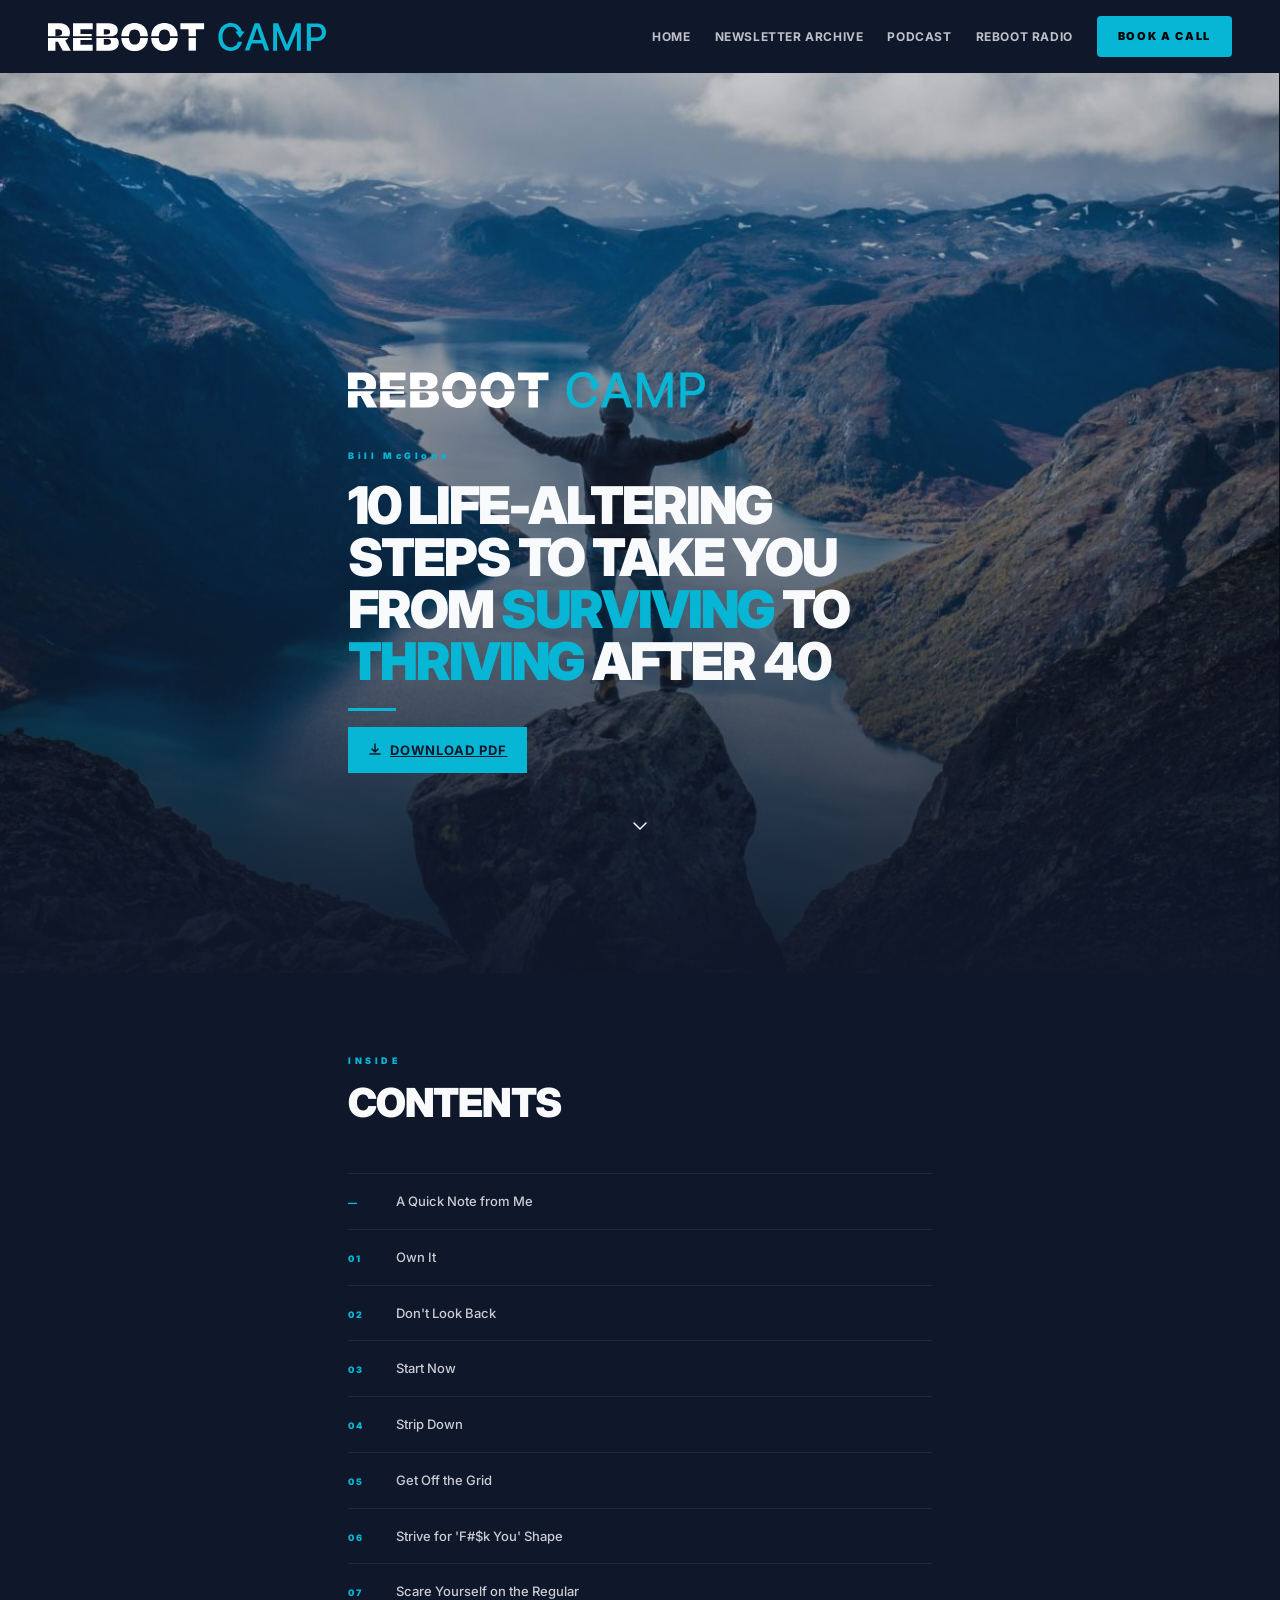
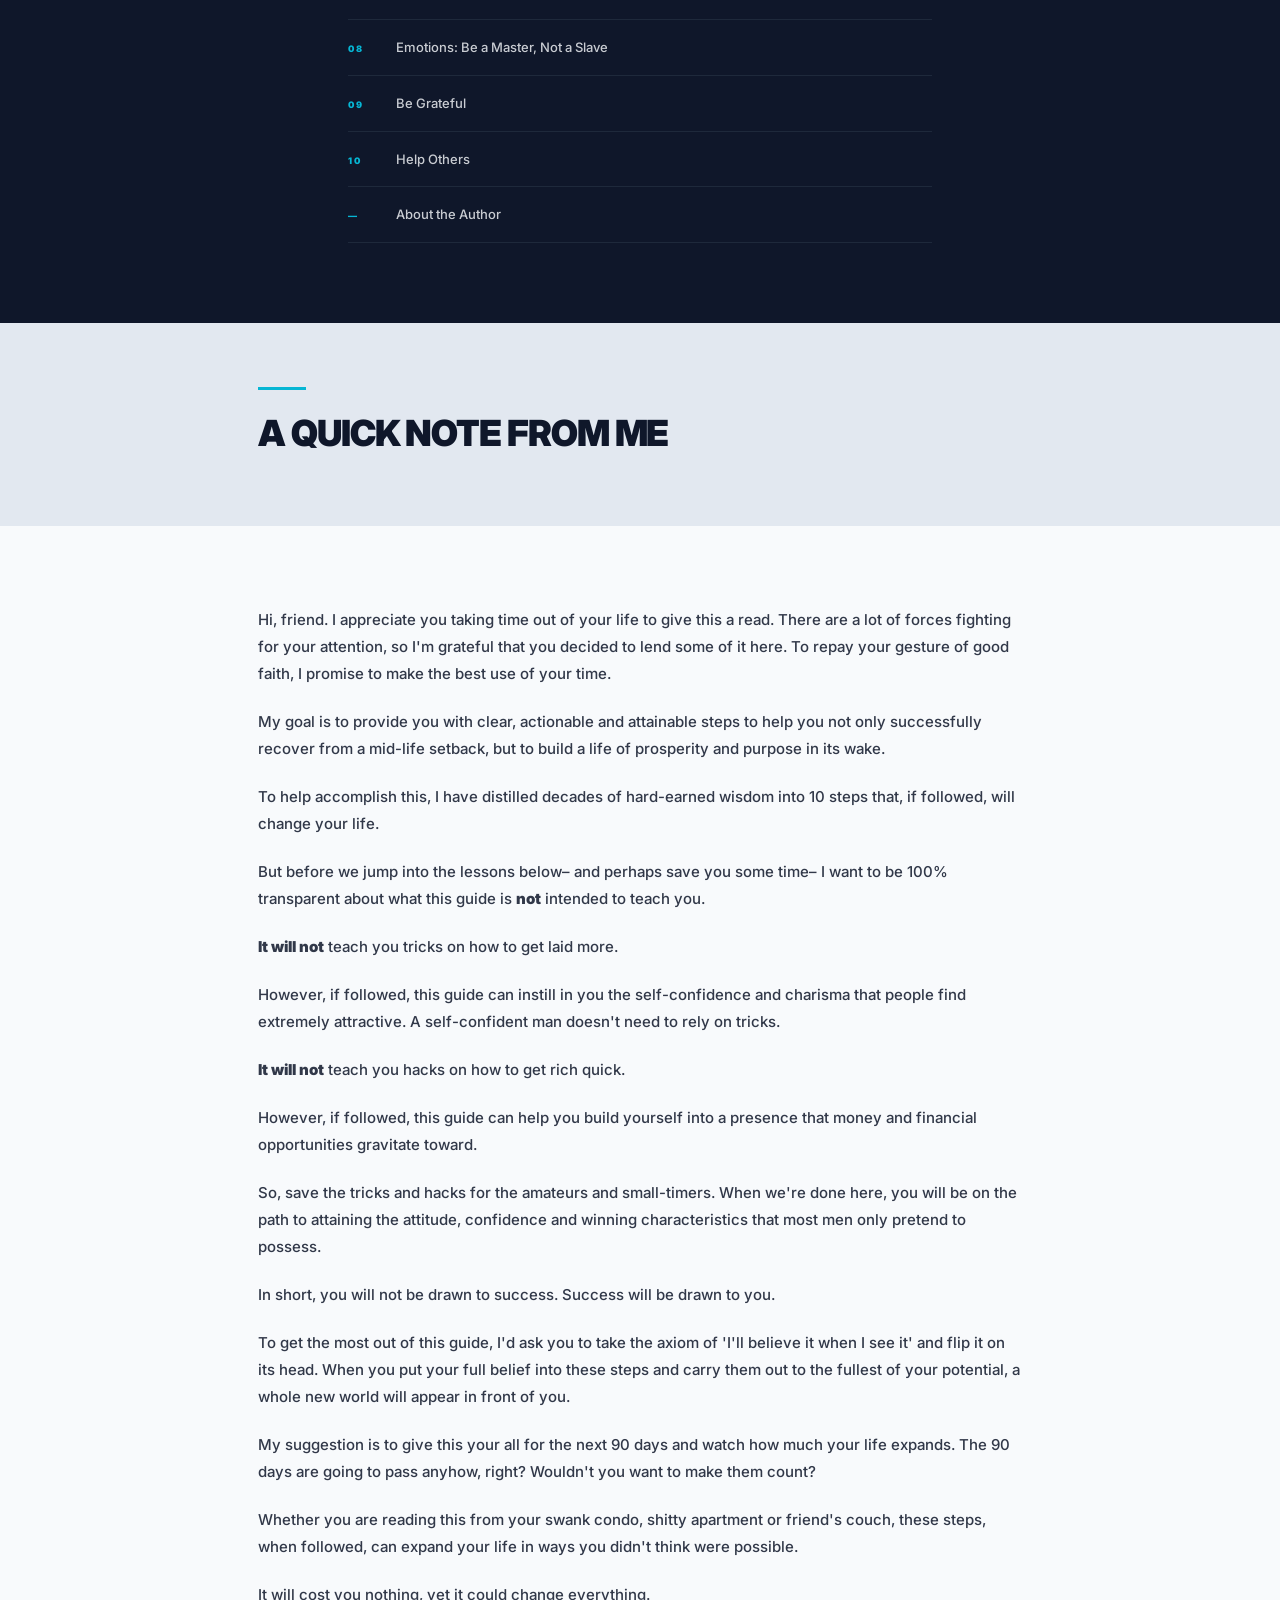
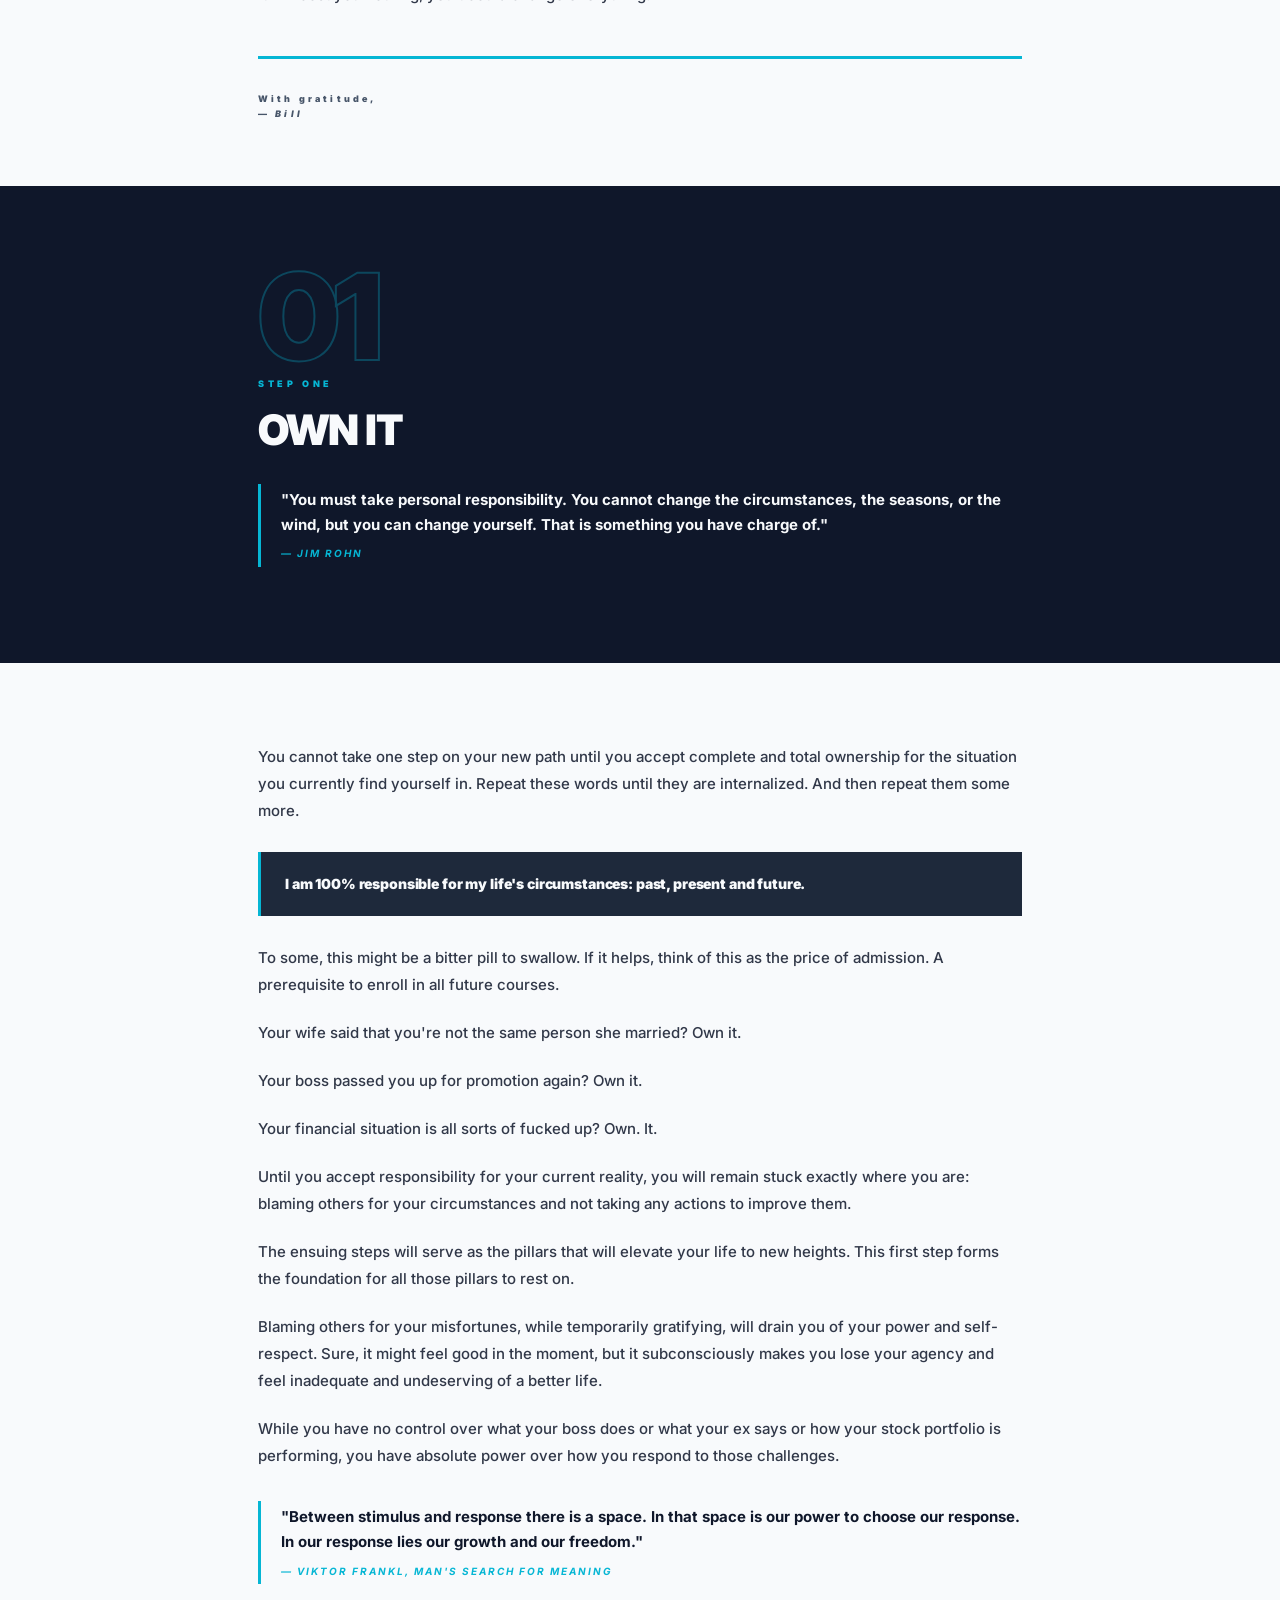
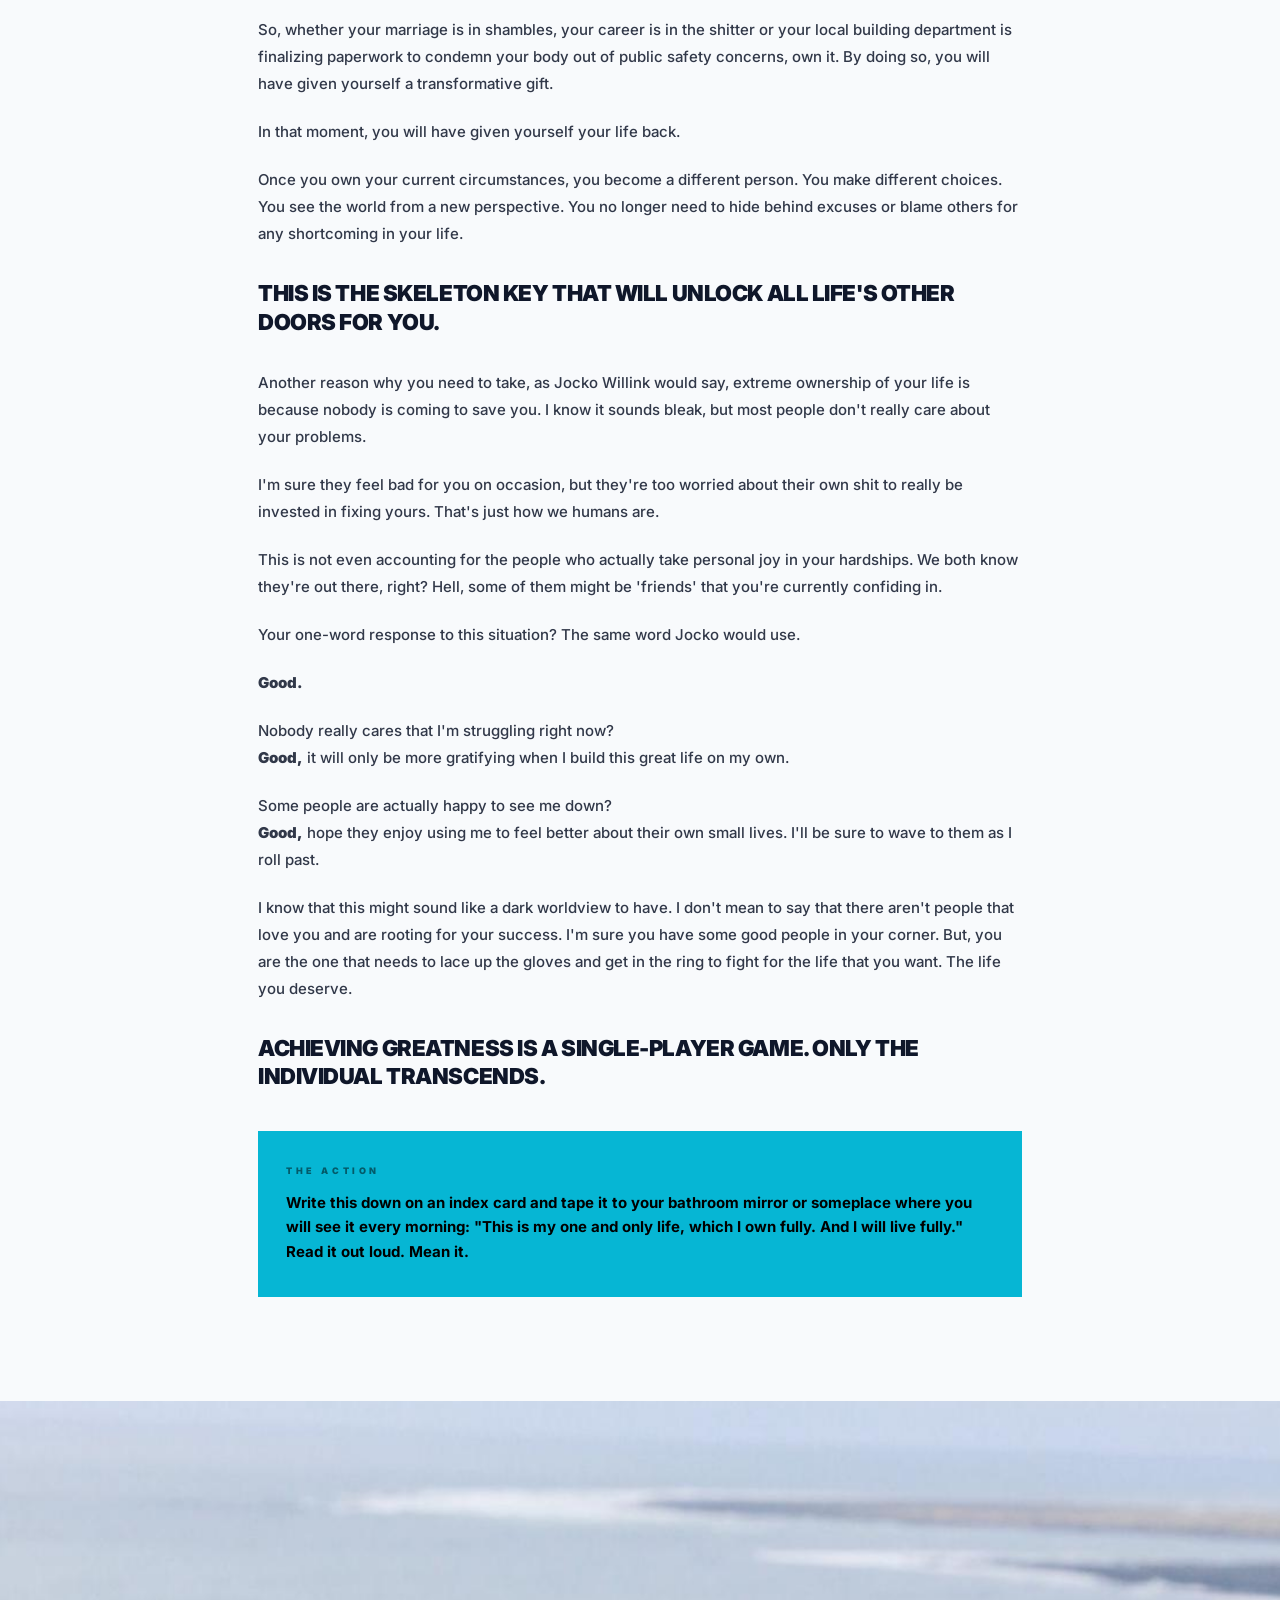
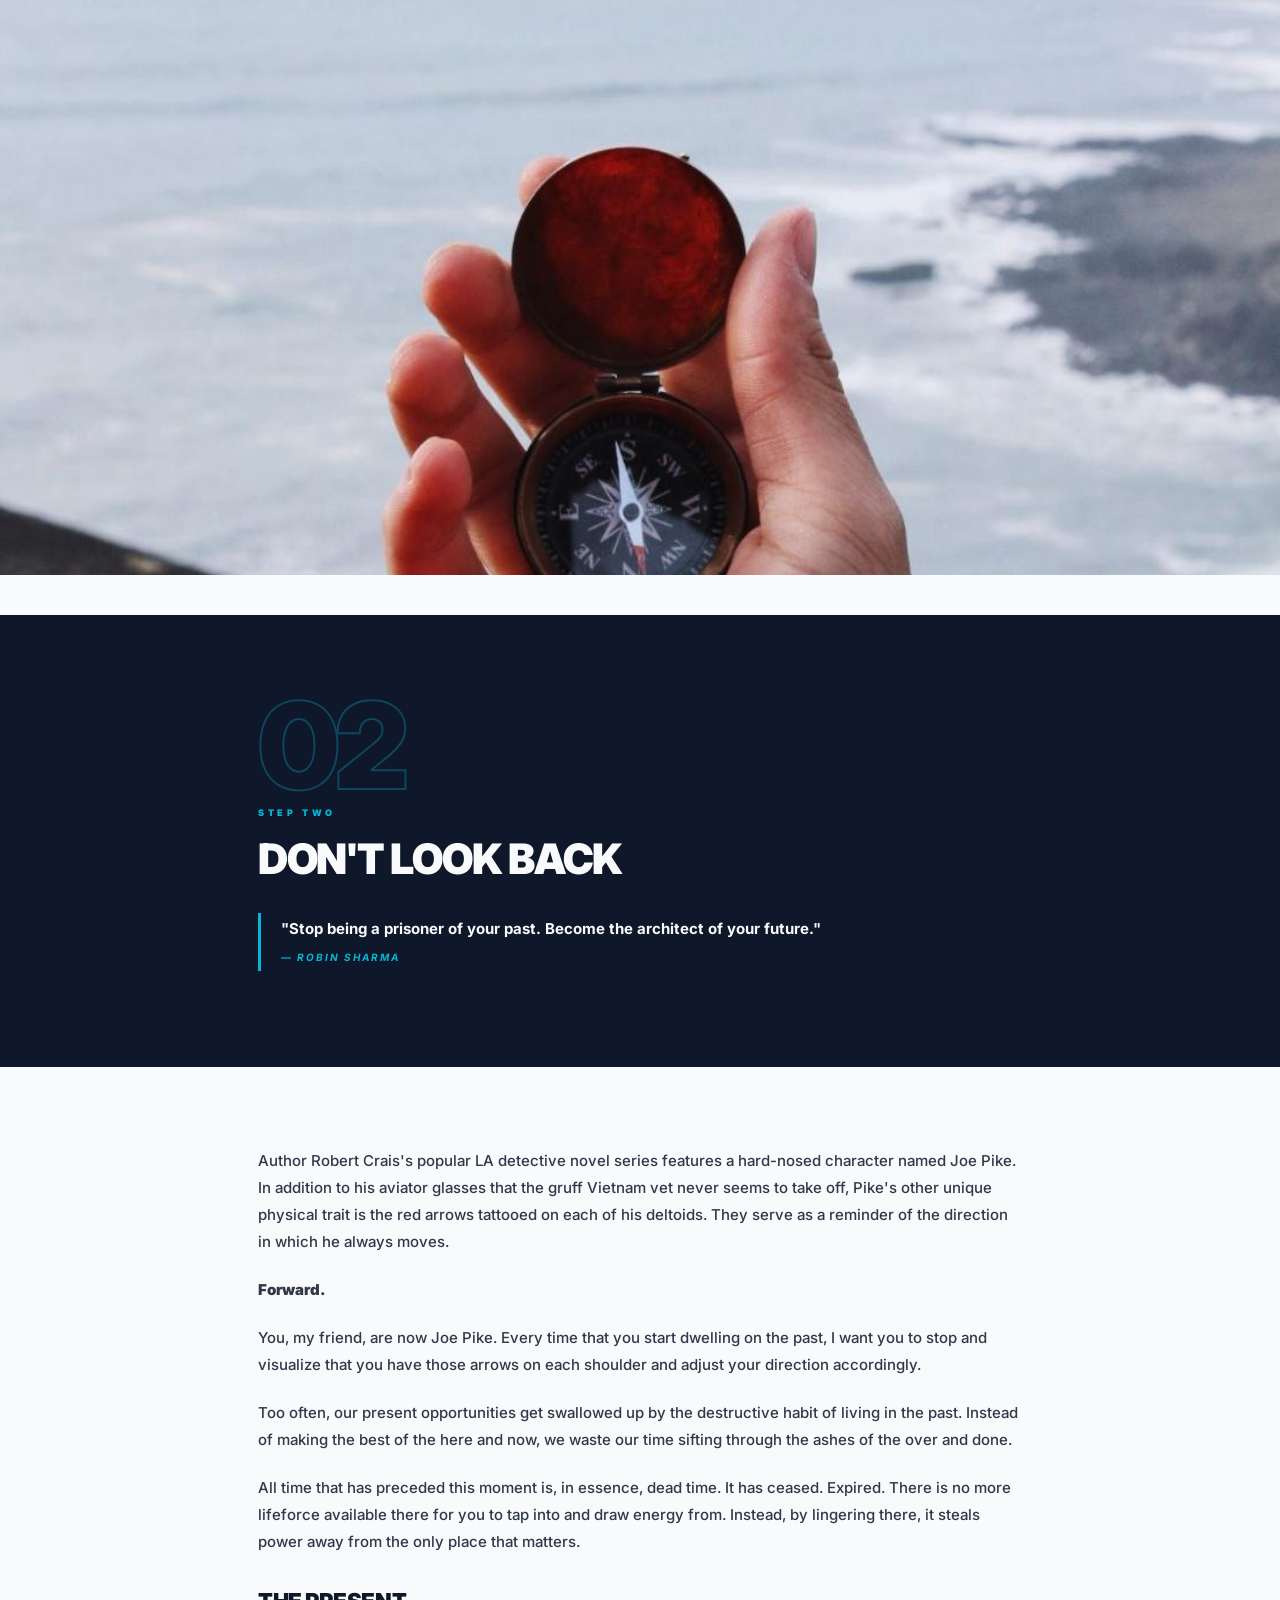
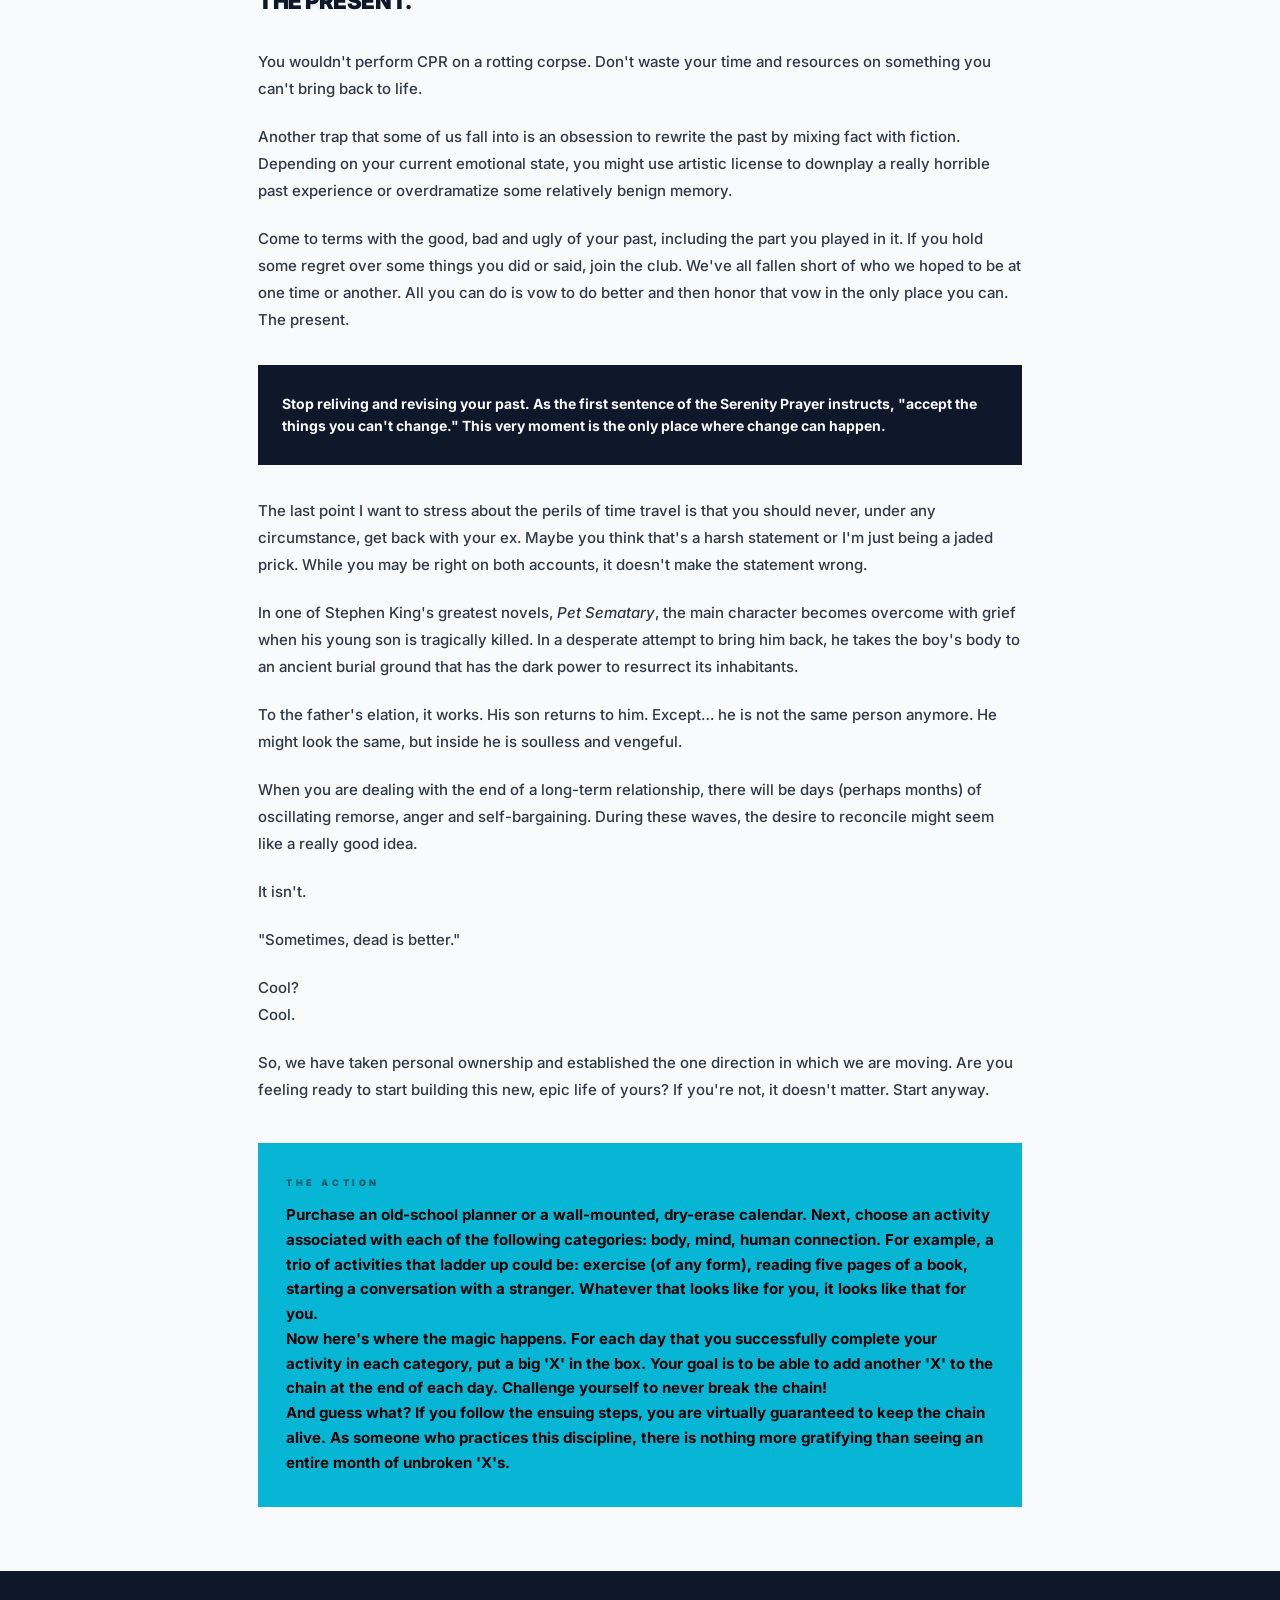
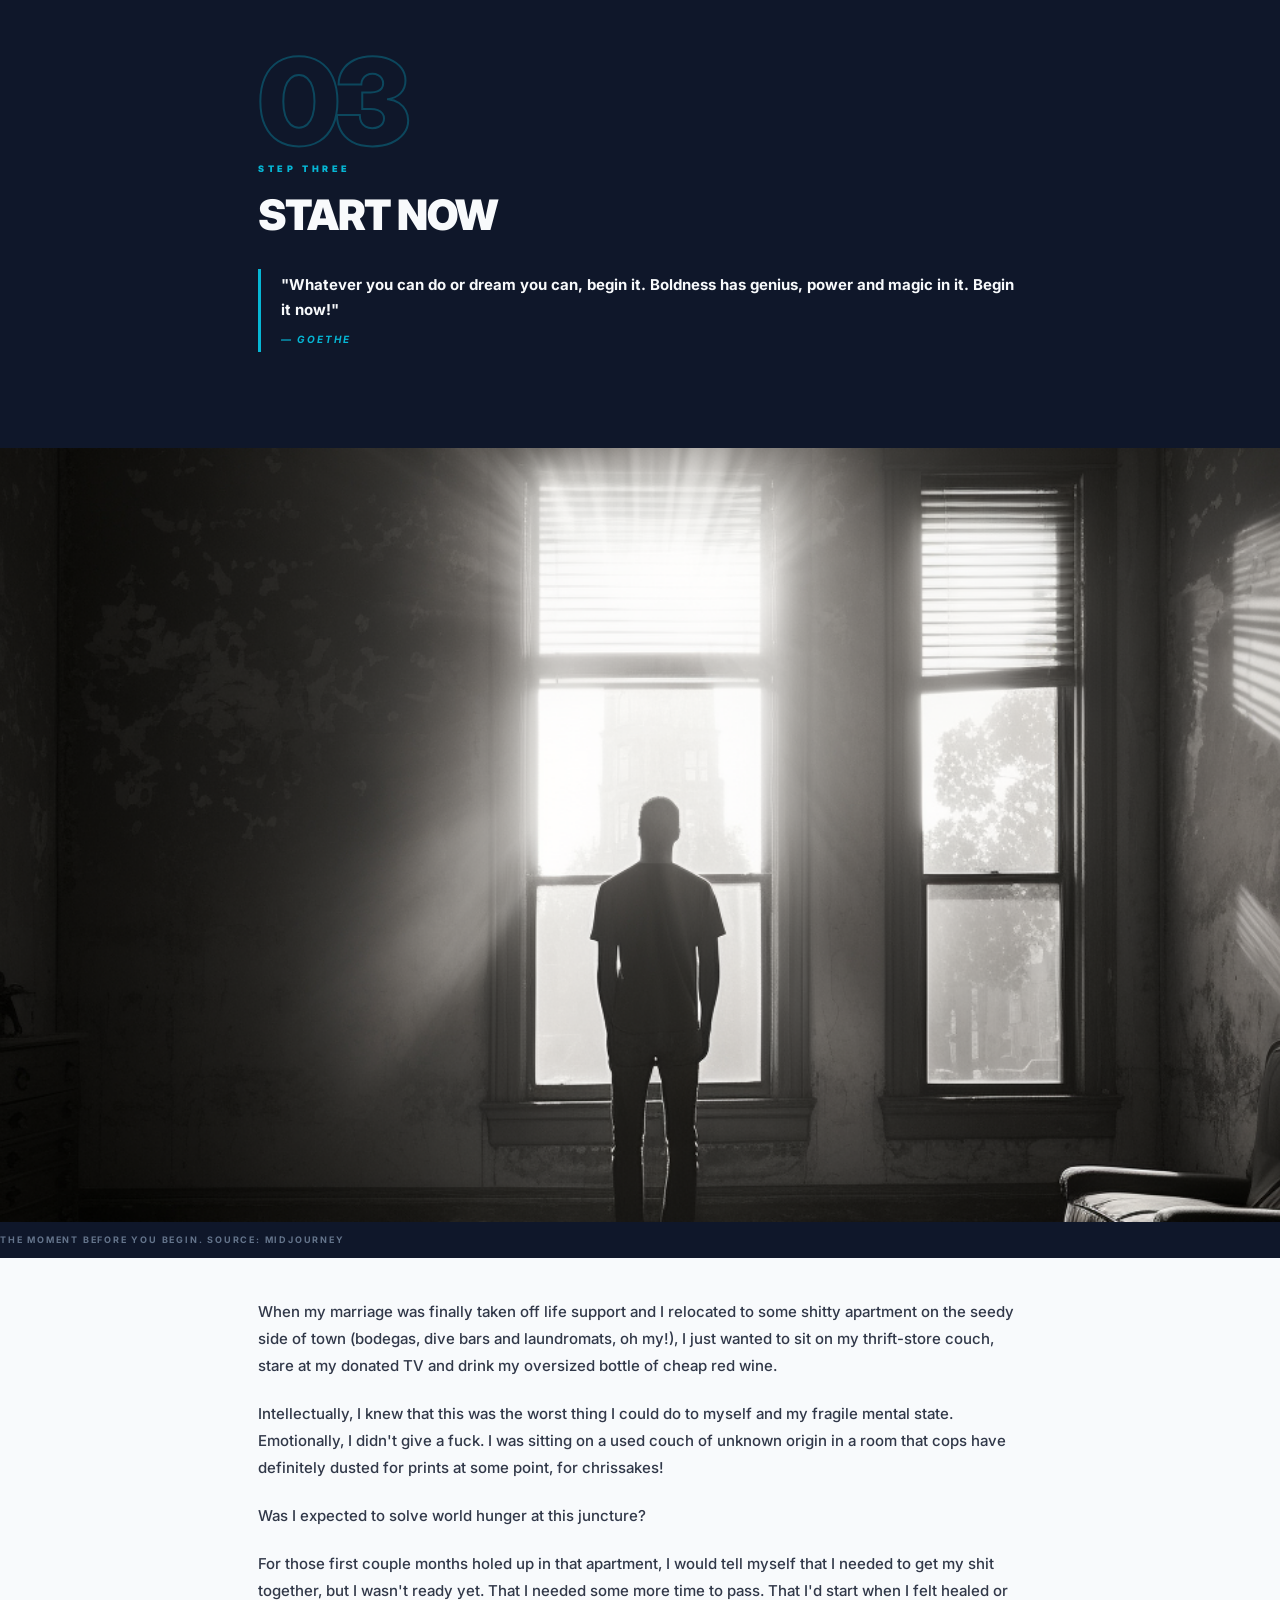
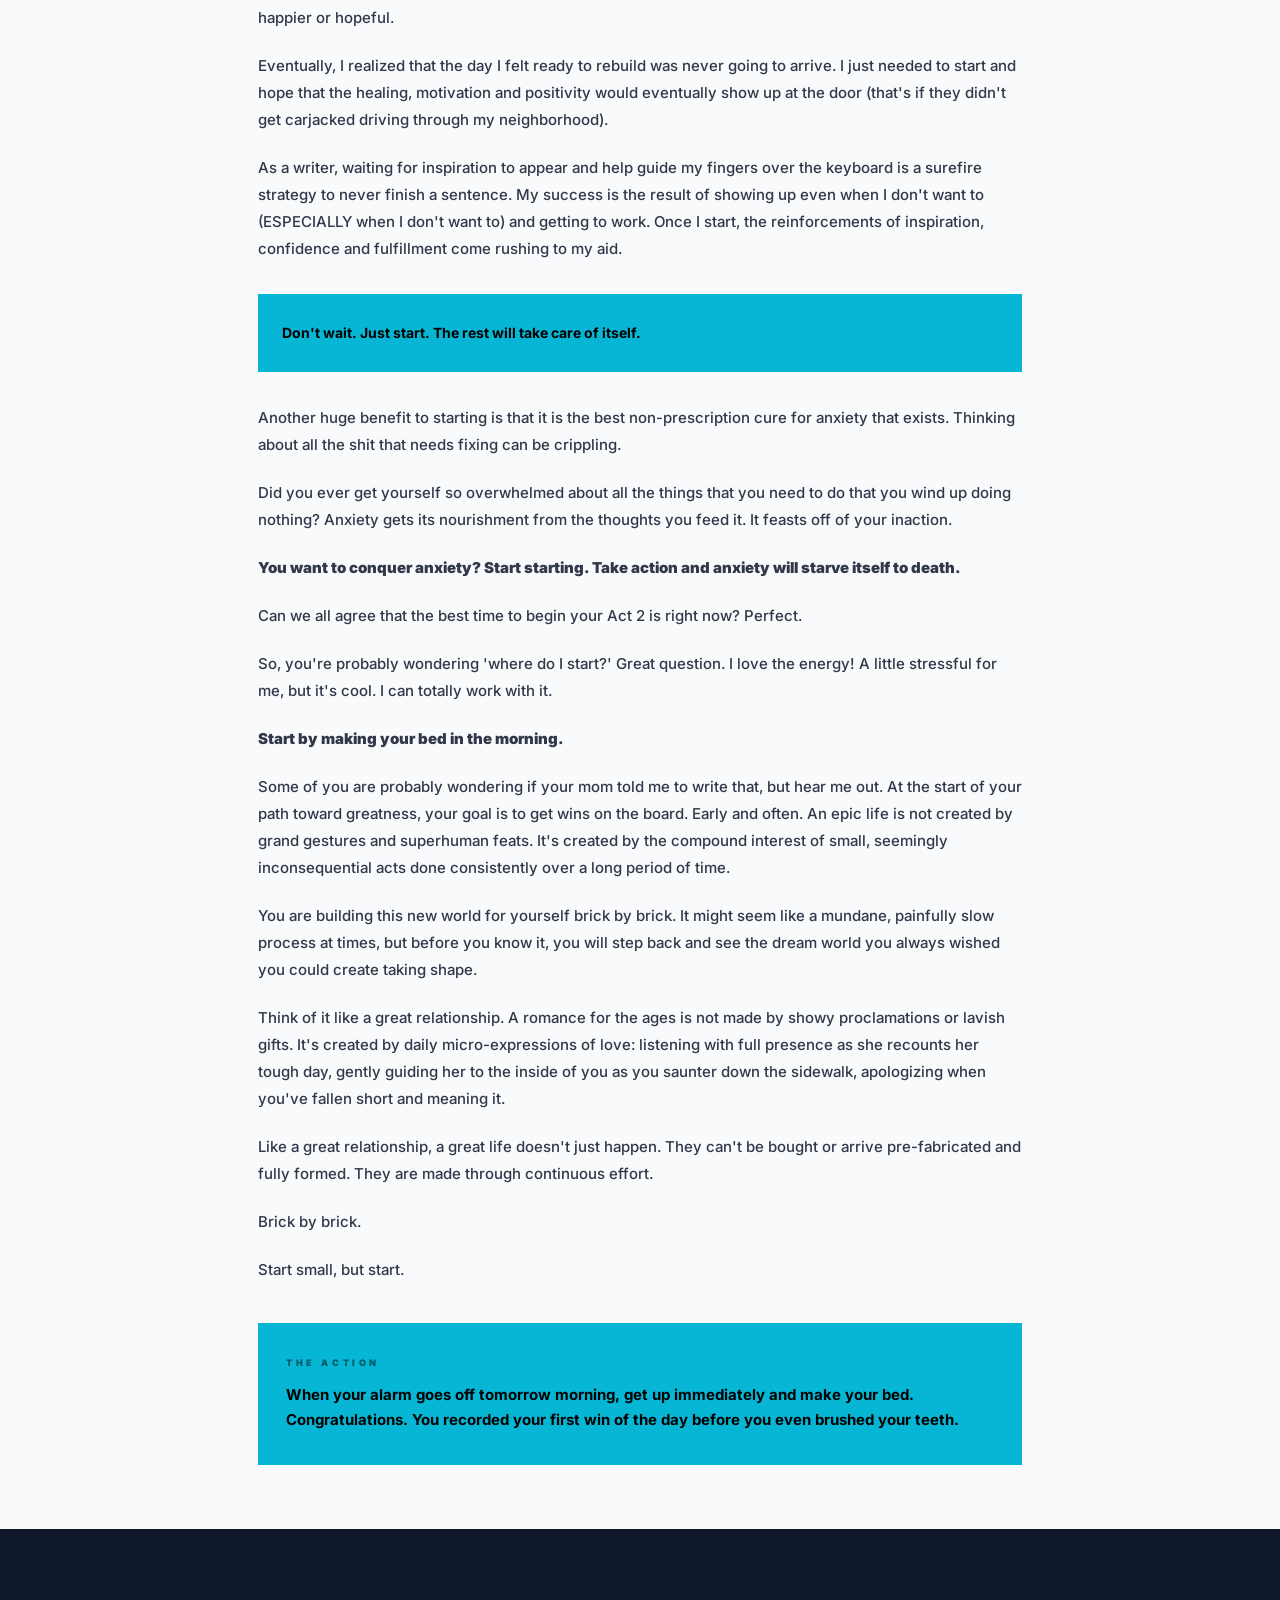
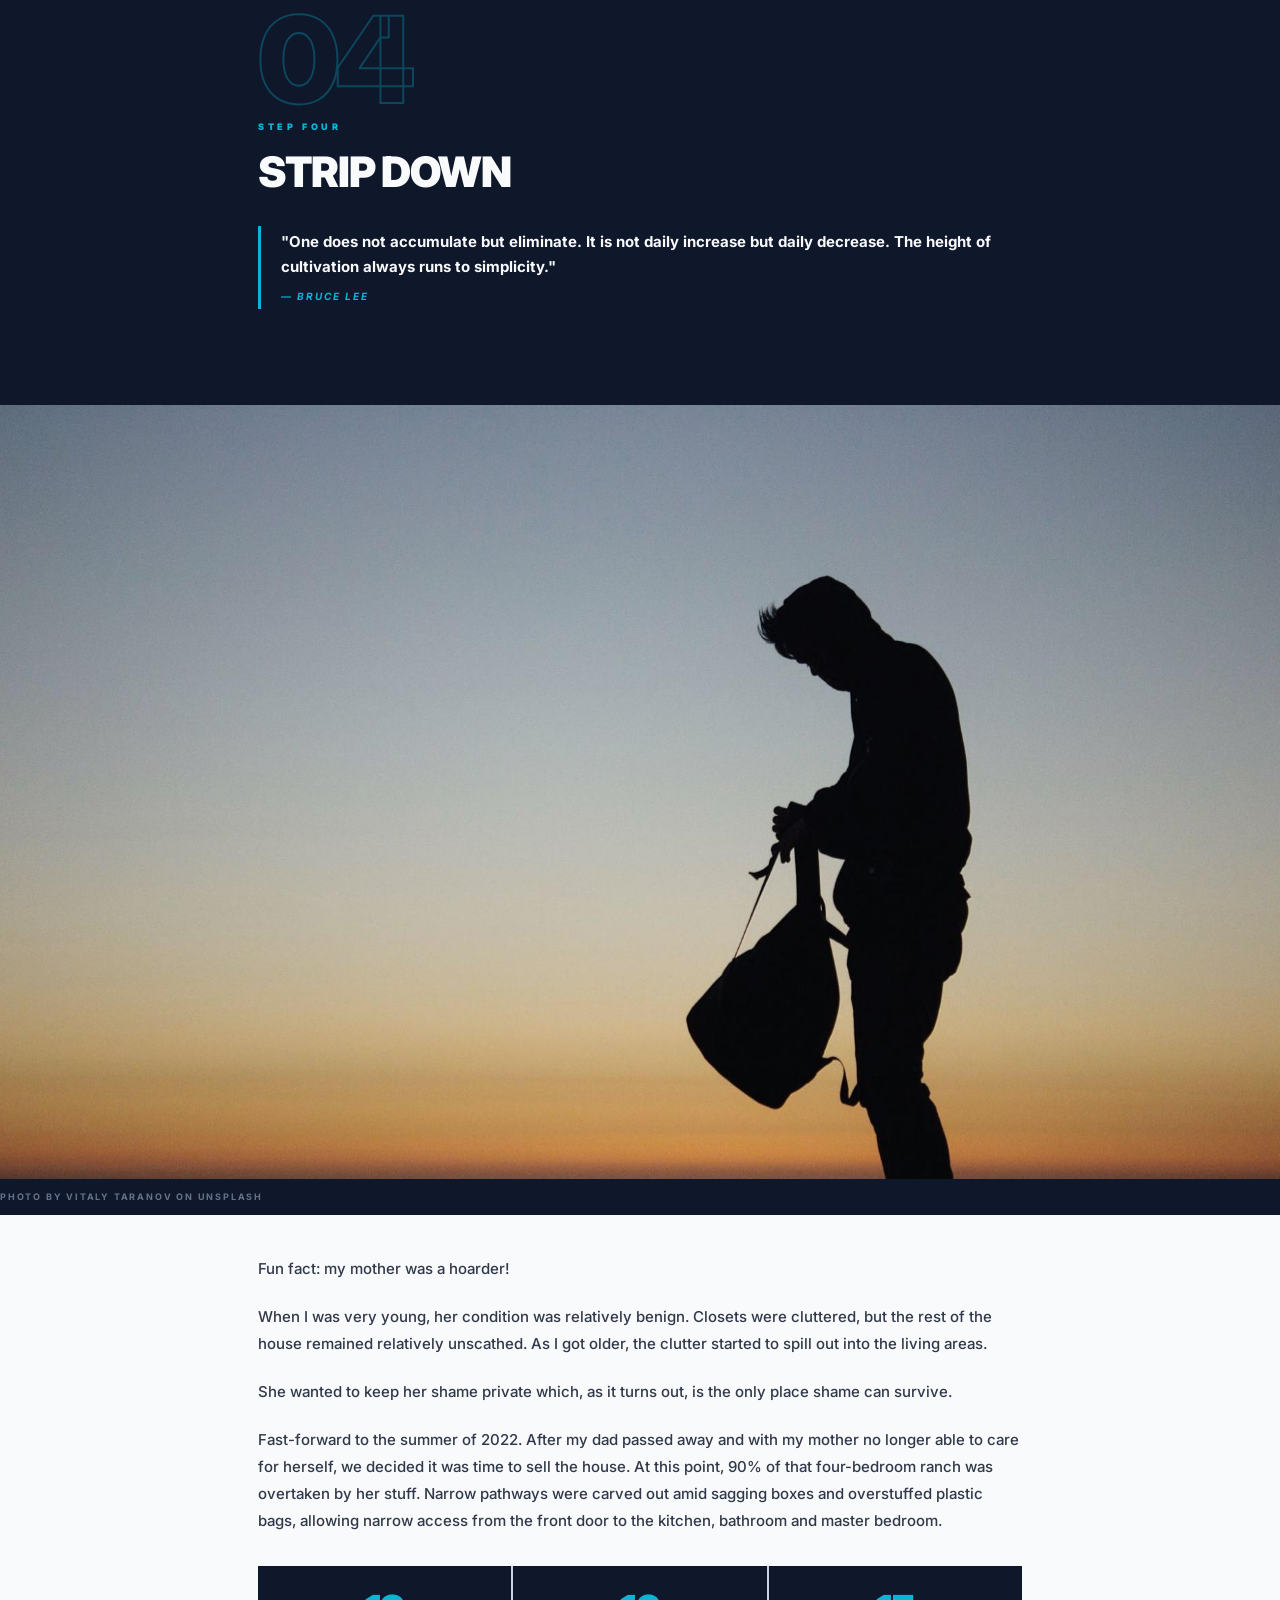
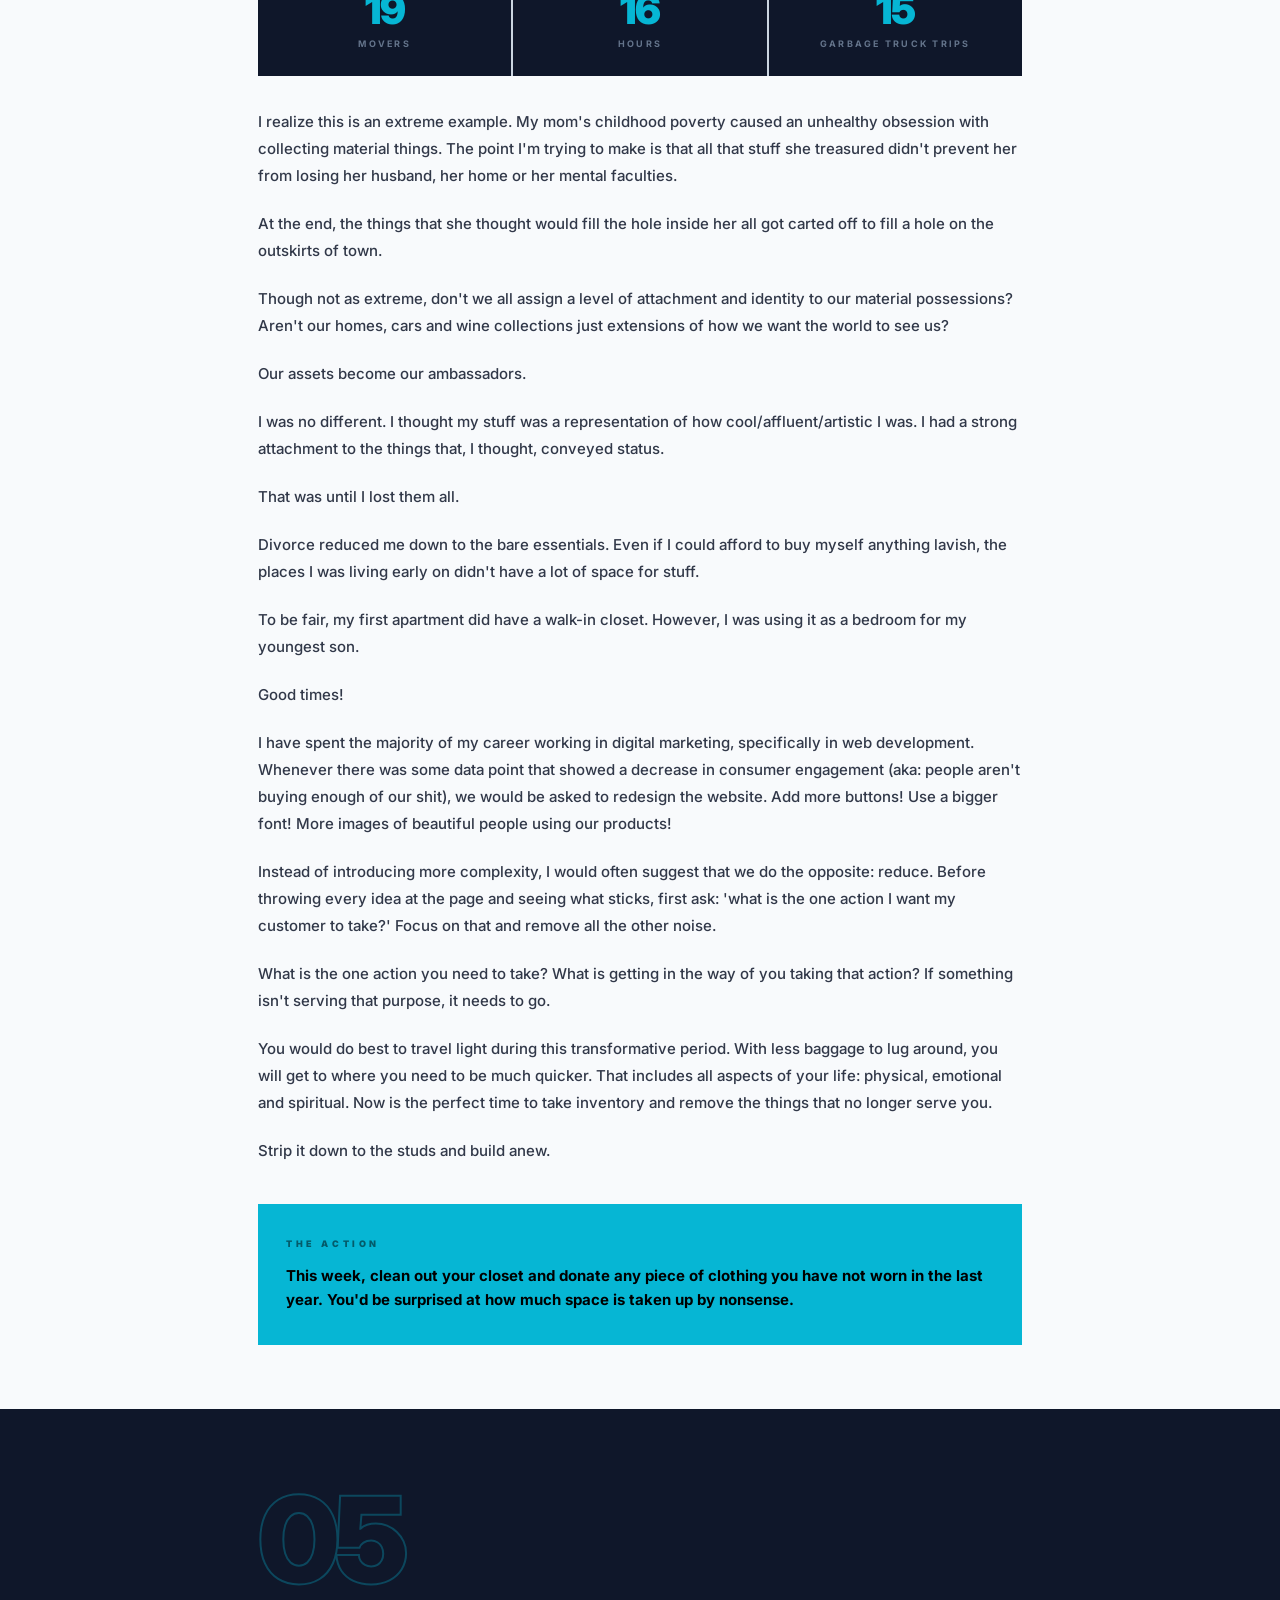
==== book/index.html @ 3f75457a "Restructure into site/ + book/, expand marketing site with newsletter/podcast/Spotify pages Split th" ====
<!DOCTYPE html>
<html lang="en" xmlns:epub="http://www.idpf.org/2007/ops">
<head>
<meta charset="UTF-8">
<meta name="viewport" content="width=device-width, initial-scale=1.0, maximum-scale=1.0">
<meta name="robots" content="noindex, nofollow">
<meta name="description" content="Reboot Camp: 10 Life-Altering Steps to Take You From Surviving to Thriving After 40 — by Bill McGlone">
<meta name="author" content="Bill McGlone">
<title>Reboot Camp — 10 Life-Altering Steps | Bill McGlone</title>
<link rel="canonical" href="https://rebootcampcoaching.com/book/">

<!-- Open Graph / LinkedIn / Facebook -->
<meta property="og:type" content="book">
<meta property="og:url" content="https://rebootcampcoaching.com/book/">
<meta property="og:site_name" content="Reboot Camp Coaching">
<meta property="og:title" content="Reboot Camp: 10 Life-Altering Steps — Bill McGlone">
<meta property="og:description" content="A practical guide for men over 40 who've found success but lost themselves along the way. 10 steps to go from surviving to thriving.">
<meta property="og:image" content="https://rebootcampcoaching.com/images/BookRenderimage.png">
<meta property="og:image:width" content="2816">
<meta property="og:image:height" content="1536">
<meta property="og:image:alt" content="Reboot Camp: 10 Life-Altering Steps — book by Bill McGlone">
<meta property="og:locale" content="en_US">
<meta property="book:author" content="Bill McGlone">

<!-- Twitter Card -->
<meta name="twitter:card" content="summary_large_image">
<meta name="twitter:title" content="Reboot Camp: 10 Life-Altering Steps — Bill McGlone">
<meta name="twitter:description" content="A practical guide for men over 40 who've found success but lost themselves along the way. 10 steps to go from surviving to thriving.">
<meta name="twitter:image" content="https://rebootcampcoaching.com/images/BookRenderimage.png">

<link rel="preconnect" href="https://fonts.googleapis.com">
<link rel="preconnect" href="https://fonts.gstatic.com" crossorigin>
<link href="https://fonts.googleapis.com/css2?family=Inter:wght@300;500;700;900&display=swap" rel="stylesheet">
<link rel="stylesheet" href="../site/style.css">
<link rel="stylesheet" href="../site/landing.css">
<link rel="icon" type="image/png" href="images/Favicon@0.75x.png">
<link rel="icon" type="image/svg+xml" href="images/Favicon.svg">

<script type="application/ld+json">
{
  "@context": "https://schema.org",
  "@type": "Book",
  "name": "Reboot Camp: 10 Life-Altering Steps",
  "description": "A practical guide for men over 40 who've found success but lost themselves along the way. 10 steps to go from surviving to thriving.",
  "url": "https://rebootcampcoaching.com/book/",
  "image": "https://rebootcampcoaching.com/images/BookRenderimage.png",
  "author": {
    "@type": "Person",
    "name": "Bill McGlone",
    "url": "https://rebootcampcoaching.com/"
  },
  "publisher": {
    "@type": "Organization",
    "name": "Reboot Camp Coaching",
    "url": "https://rebootcampcoaching.com/"
  },
  "inLanguage": "en"
}
</script>
</head>
<body>

<!-- Progress Bar (web only) -->
<div id="progress-bar" aria-hidden="true"></div>

<!-- Navigation -->
<nav class="ebook-nav landing-nav" id="landing-nav" aria-label="Primary navigation">
  <a href="../site/" class="logo-wrap" aria-label="Reboot Camp home">
    <img src="images/Reboot-dark.svg" alt="Reboot Camp" class="logo">
  </a>
  <div class="landing-nav-links">
    <a href="../site/index.html" class="landing-nav-link">Home</a>
    <a href="../site/newsletter.html" class="landing-nav-link">Newsletter Archive</a>
    <a href="../site/podcast.html" class="landing-nav-link">Podcast</a>
    <a href="../site/spotify.html" class="landing-nav-link">Reboot Radio</a>
    <a href="https://calendly.com/bill-rebootcampcoaching" class="cta-button cta-button-sm" aria-label="Book a free intro call" target="_blank" rel="noopener">Book a Call</a>
    <button type="button" class="nav-toggle" id="nav-toggle" aria-haspopup="true" aria-expanded="false" aria-controls="nav-menu" aria-label="Menu">
      <span class="nav-toggle-label">Menu</span>
      <span class="nav-hamburger-bars" aria-hidden="true"><span></span><span></span><span></span></span>
      <span class="nav-toggle-chevron" aria-hidden="true">
        <svg width="10" height="6" viewBox="0 0 10 6" fill="none"><path d="M1 1l4 4 4-4" stroke="currentColor" stroke-width="1.5" stroke-linecap="round" stroke-linejoin="round"/></svg>
      </span>
    </button>
  </div>

  <div class="nav-menu" id="nav-menu">
    <div class="nav-menu-head">
      <span class="nav-menu-title">Menu</span>
      <button type="button" class="nav-close" id="nav-close" aria-label="Close menu">
        <svg width="14" height="14" viewBox="0 0 14 14" fill="none"><path d="M1 1l12 12M1 13L13 1" stroke="currentColor" stroke-width="1.5" stroke-linecap="round"/></svg>
      </button>
    </div>
    <ul class="nav-menu-list">
      <li><a href="../site/index.html" class="nav-menu-link">Home</a></li>
      <li><a href="../site/newsletter.html" class="nav-menu-link">Newsletter Archive</a></li>
      <li><a href="../site/podcast.html" class="nav-menu-link">Podcast</a></li>
      <li><a href="../site/spotify.html" class="nav-menu-link">Reboot Radio</a></li>
    </ul>
  </div>
</nav>
<div class="nav-overlay" id="nav-overlay"></div>

<!-- ============================================
     COVER
     ============================================ -->
<section id="cover" class="cover" epub:type="cover" aria-label="Cover">
  <img src="images/image6.jpg" alt="Man standing on mountain peak with arms outstretched" class="cover-image">
  <div class="cover-overlay"></div>
  <div class="cover-content">
    <img src="images/Reboot-dark.svg" alt="Reboot Camp" class="cover-logo">
    <span class="cover-overline">Bill McGlone</span>
    <h1 class="cover-title">10 Life-Altering Steps to Take You From <em>Surviving</em> to <em>Thriving</em> After 40</h1>
    <div class="cover-rule"></div>
    <a href="output/reboot-camp.pdf" download class="download-btn">
      <svg width="14" height="14" viewBox="0 0 14 14" fill="none" aria-hidden="true">
        <path d="M7 1v8M4 6l3 3 3-3M2 11h10" stroke="currentColor" stroke-width="1.5" stroke-linecap="round" stroke-linejoin="round"/>
      </svg>
      Download PDF
    </a>
  </div>
  <div class="scroll-hint" aria-hidden="true">
    <svg width="18" height="18" viewBox="0 0 18 18" fill="none">
      <path d="M3 6l6 6 6-6" stroke="currentColor" stroke-width="1.5" stroke-linecap="round" stroke-linejoin="round"/>
    </svg>
  </div>
</section>

<!-- ============================================
     TABLE OF CONTENTS
     ============================================ -->
<section id="toc" class="toc-section" epub:type="toc" aria-labelledby="toc-heading">
  <div class="toc-inner">
    <span class="toc-overline">Inside</span>
    <h2 class="toc-heading" id="toc-heading">Contents</h2>
    <ul class="toc-list" role="list">
      <li><a href="#note"><span class="toc-num">—</span><span class="toc-title">A Quick Note from Me</span></a></li>
      <li><a href="#step1"><span class="toc-num">01</span><span class="toc-title">Own It</span></a></li>
      <li><a href="#step2"><span class="toc-num">02</span><span class="toc-title">Don't Look Back</span></a></li>
      <li><a href="#step3"><span class="toc-num">03</span><span class="toc-title">Start Now</span></a></li>
      <li><a href="#step4"><span class="toc-num">04</span><span class="toc-title">Strip Down</span></a></li>
      <li><a href="#step5"><span class="toc-num">05</span><span class="toc-title">Get Off the Grid</span></a></li>
      <li><a href="#step6"><span class="toc-num">06</span><span class="toc-title">Strive for 'F#$k You' Shape</span></a></li>
      <li><a href="#step7"><span class="toc-num">07</span><span class="toc-title">Scare Yourself on the Regular</span></a></li>
      <li><a href="#step8"><span class="toc-num">08</span><span class="toc-title">Emotions: Be a Master, Not a Slave</span></a></li>
      <li><a href="#step9"><span class="toc-num">09</span><span class="toc-title">Be Grateful</span></a></li>
      <li><a href="#step10"><span class="toc-num">10</span><span class="toc-title">Help Others</span></a></li>
      <li><a href="#about"><span class="toc-num">—</span><span class="toc-title">About the Author</span></a></li>
    </ul>
  </div>
</section>

<!-- ============================================
     A QUICK NOTE
     ============================================ -->
<section id="note" class="section-opener" epub:type="preface" aria-labelledby="note-title">
  <div class="ebook-body">
    <div class="accent-rule"></div>
    <h2 class="section-title" id="note-title">A Quick Note from Me</h2>
  </div>
</section>
<article class="chapter">
  <div class="ebook-body">
    <div class="body-text">
      <p>Hi, friend. I appreciate you taking time out of your life to give this a read. There are a lot of forces fighting for your attention, so I'm grateful that you decided to lend some of it here. To repay your gesture of good faith, I promise to make the best use of your time.</p>
      <p>My goal is to provide you with clear, actionable and attainable steps to help you not only successfully recover from a mid-life setback, but to build a life of prosperity and purpose in its wake.</p>
      <p>To help accomplish this, I have distilled decades of hard-earned wisdom into 10 steps that, if followed, will change your life.</p>
      <p>But before we jump into the lessons below– and perhaps save you some time–  I want to be 100% transparent about what this guide is <strong>not</strong> intended to teach you.</p>
      <p><strong>It will not</strong> teach you tricks on how to get laid more.</p>
      <p>However, if followed, this guide can instill in you the self-confidence and charisma that people find extremely attractive. A self-confident man doesn't need to rely on tricks.</p>
      <p><strong>It will not</strong> teach you hacks on how to get rich quick.</p>
      <p>However, if followed, this guide can help you build yourself into a presence that money and financial opportunities gravitate toward.</p>
      <p>So, save the tricks and hacks for the amateurs and small-timers. When we're done here, you will be on the path to attaining the attitude, confidence and winning characteristics that most men only pretend to possess.</p>
      <p>In short, you will not be drawn to success. Success will be drawn to you.</p>
      <p>To get the most out of this guide, I'd ask you to take the axiom of 'I'll believe it when I see it' and flip it on its head. When you put your full belief into these steps and carry them out to the fullest of your potential, a whole new world will appear in front of you.</p>
      <p>My suggestion is to give this your all for the next 90 days and watch how much your life expands. The 90 days are going to pass anyhow, right? Wouldn't you want to make them count?</p>
      <p>Whether you are reading this from your swank condo, shitty apartment or friend's couch, these steps, when followed, can expand your life in ways you didn't think were possible.</p>
      <p>It will cost you nothing, yet it could change everything.</p>
    </div>
    <div class="sign-off">
      <p>With gratitude,<br> — <em>Bill</em></p>
    </div>
  </div>
</article>

<!-- ============================================
     STEP 1: OWN IT
     ============================================ -->
<section id="step1" class="chapter-opener" epub:type="chapter" aria-labelledby="step1-title">
  <div class="ebook-body">
    <span class="step-number" aria-hidden="true">01</span>
    <span class="step-label">Step One</span>
    <h2 class="chapter-title" id="step1-title">Own It</h2>
    <blockquote class="pull-quote">
      <p>"You must take personal responsibility. You cannot change the circumstances, the seasons, or the wind, but you can change yourself. That is something you have charge of."</p>
      <cite>— Jim Rohn</cite>
    </blockquote>
  </div>
</section>
<article class="chapter">
  <div class="ebook-body">
    <div class="body-text">
      <p>You cannot take one step on your new path until you accept complete and total ownership for the situation you currently find yourself in. Repeat these words until they are internalized. And then repeat them some more.</p>
    </div>

    <div class="affirmation">
      <p>I am 100% responsible for my life's circumstances: past, present and future.</p>
    </div>

    <div class="body-text">
      <p>To some, this might be a bitter pill to swallow. If it helps, think of this as the price of admission. A prerequisite to enroll in all future courses.</p>
      <p>Your wife said that you're not the same person she married? Own it.</p>
      <p>Your boss passed you up for promotion again? Own it.</p>
      <p>Your financial situation is all sorts of fucked up? Own. It.</p>
      <p>Until you accept responsibility for your current reality, you will remain stuck exactly where you are: blaming others for your circumstances and not taking any actions to improve them.</p>
      <p>The ensuing steps will serve as the pillars that will elevate your life to new heights. This first step forms the foundation for all those pillars to rest on.</p>
      <p>Blaming others for your misfortunes, while temporarily gratifying, will drain you of your power and self-respect. Sure, it might feel good in the moment, but it subconsciously makes you lose your agency and feel inadequate and undeserving of a better life.</p>
      <p>While you have no control over what your boss does or what your ex says or how your stock portfolio is performing, you have absolute power over how you respond to those challenges.</p>
    </div>

    <blockquote class="pull-quote">
      <p>"Between stimulus and response there is a space. In that space is our power to choose our response. In our response lies our growth and our freedom."</p>
      <cite>— Viktor Frankl, Man's Search for Meaning</cite>
    </blockquote>

    <div class="body-text">
      <p>So, whether your marriage is in shambles, your career is in the shitter or your local building department is finalizing paperwork to condemn your body out of public safety concerns, own it. By doing so, you will have given yourself a transformative gift.</p>
      <p>In that moment, you will have given yourself your life back.</p>
      <p>Once you own your current circumstances, you become a different person. You make different choices. You see the world from a new perspective. You no longer need to hide behind excuses or blame others for any shortcoming in your life.</p>
    </div>

    <p class="statement">This is the skeleton key that will unlock all life's other doors for you.</p>

    <div class="body-text">
      <p>Another reason why you need to take, as Jocko Willink would say, extreme ownership of your life is because nobody is coming to save you. I know it sounds bleak, but most people don't really care about your problems.</p>
      <p>I'm sure they feel bad for you on occasion, but they're too worried about their own shit to really be invested in fixing yours. That's just how we humans are.</p>
      <p>This is not even accounting for the people who actually take personal joy in your hardships. We both know they're out there, right? Hell, some of them might be 'friends' that you're currently confiding in.</p>
      <p>Your one-word response to this situation? The same word Jocko would use.</p>
      <p><strong>Good.</strong></p>
      <p>Nobody really cares that I'm struggling right now?<br><strong>Good,</strong> it will only be more gratifying when I build this great life on my own.</p>
      <p>Some people are actually happy to see me down?<br><strong>Good,</strong> hope they enjoy using me to feel better about their own small lives. I'll be sure to wave to them as I roll past.</p>
      <p>I know that this might sound like a dark worldview to have. I don't mean to say that there aren't people that love you and are rooting for your success. I'm sure you have some good people in your corner. But, you are the one that needs to lace up the gloves and get in the ring to fight for the life that you want. The life you deserve.</p>
    </div>

    <p class="statement">Achieving greatness is a single-player game. Only the individual transcends.</p>

    <div class="the-action">
      <span class="action-label">The Action</span>
      <p class="action-text">Write this down on an index card and tape it to your bathroom mirror or someplace where you will see it every morning: "This is my one and only life, which I own fully. And I will live fully." Read it out loud. Mean it.</p>
    </div>
  </div>
</article>

<!-- Image Divider -->
<div class="image-wrap">
  <img src="images/image5.jpg" alt="Silhouette of a man at sunset, standing at the edge of something new" class="chapter-image">
</div>

<!-- ============================================
     STEP 2: DON'T LOOK BACK
     ============================================ -->
<section id="step2" class="chapter-opener" epub:type="chapter" aria-labelledby="step2-title">
  <div class="ebook-body">
    <span class="step-number" aria-hidden="true">02</span>
    <span class="step-label">Step Two</span>
    <h2 class="chapter-title" id="step2-title">Don't Look Back</h2>
    <blockquote class="pull-quote">
      <p>"Stop being a prisoner of your past. Become the architect of your future."</p>
      <cite>— Robin Sharma</cite>
    </blockquote>
  </div>
</section>
<article class="chapter">
  <div class="ebook-body">
    <div class="body-text">
      <p>Author Robert Crais's popular LA detective novel series features a hard-nosed character named Joe Pike. In addition to his aviator glasses that the gruff Vietnam vet never seems to take off, Pike's other unique physical trait is the red arrows tattooed on each of his deltoids. They serve as a reminder of the direction in which he always moves.</p>
      <p><strong>Forward.</strong></p>
      <p>You, my friend, are now Joe Pike. Every time that you start dwelling on the past, I want you to stop and visualize that you have those arrows on each shoulder and adjust your direction accordingly.</p>
      <p>Too often, our present opportunities get swallowed up by the destructive habit of living in the past. Instead of making the best of the here and now, we waste our time sifting through the ashes of the over and done.</p>
      <p>All time that has preceded this moment is, in essence, dead time. It has ceased. Expired. There is no more lifeforce available there for you to tap into and draw energy from. Instead, by lingering there, it steals power away from the only place that matters.</p>
    </div>

    <p class="statement">The Present.</p>

    <div class="body-text">
      <p>You wouldn't perform CPR on a rotting corpse. Don't waste your time and resources on something you can't bring back to life.</p>
      <p>Another trap that some of us fall into is an obsession to rewrite the past by mixing fact with fiction. Depending on your current emotional state, you might use artistic license to downplay a really horrible past experience or overdramatize some relatively benign memory.</p>
      <p>Come to terms with the good, bad and ugly of your past, including the part you played in it. If you hold some regret over some things you did or said, join the club. We've all fallen short of who we hoped to be at one time or another. All you can do is vow to do better and then honor that vow in the only place you can. The present.</p>
    </div>

    <div class="callout">
      <p>Stop reliving and revising your past. As the first sentence of the Serenity Prayer instructs, "accept the things you can't change." This very moment is the only place where change can happen.</p>
    </div>

    <div class="body-text">
      <p>The last point I want to stress about the perils of time travel is that you should never, under any circumstance, get back with your ex. Maybe you think that's a harsh statement or I'm just being a jaded prick. While you may be right on both accounts, it doesn't make the statement wrong.</p>
      <p>In one of Stephen King's greatest novels, <em>Pet Sematary</em>, the main character becomes overcome with grief when his young son is tragically killed. In a desperate attempt to bring him back, he takes the boy's body to an ancient burial ground that has the dark power to resurrect its inhabitants.</p>
      <p>To the father's elation, it works. His son returns to him. Except… he is not the same person anymore. He might look the same, but inside he is soulless and vengeful.</p>
      <p>When you are dealing with the end of a long-term relationship, there will be days (perhaps months) of oscillating remorse, anger and self-bargaining. During these waves, the desire to reconcile might seem like a really good idea.</p>
      <p>It isn't.</p>
      <p>"Sometimes, dead is better."</p>
      <p>Cool?<br>Cool.</p>
      <p>So, we have taken personal ownership and established the one direction in which we are moving. Are you feeling ready to start building this new, epic life of yours? If you're not, it doesn't matter. Start anyway.</p>
    </div>

    <div class="the-action">
      <span class="action-label">The Action</span>
      <p class="action-text">Purchase an old-school planner or a wall-mounted, dry-erase calendar. Next, choose an activity associated with each of the following categories: body, mind, human connection. For example, a trio of activities that ladder up could be: exercise (of any form), reading five pages of a book, starting a conversation with a stranger. Whatever that looks like for you, it looks like that for you.</p>
      <p class="action-text">Now here's where the magic happens. For each day that you successfully complete your activity in each category, put a big 'X' in the box. Your goal is to be able to add another 'X' to the chain at the end of each day. Challenge yourself to never break the chain!</p>
      <p class="action-text">And guess what? If you follow the ensuing steps, you are virtually guaranteed to keep the chain alive. As someone who practices this discipline, there is nothing more gratifying than seeing an entire month of unbroken 'X's.</p>
    </div>
  </div>
</article>

<!-- ============================================
     STEP 3: START NOW
     ============================================ -->
<section id="step3" class="chapter-opener" epub:type="chapter" aria-labelledby="step3-title">
  <div class="ebook-body">
    <span class="step-number" aria-hidden="true">03</span>
    <span class="step-label">Step Three</span>
    <h2 class="chapter-title" id="step3-title">Start Now</h2>
    <blockquote class="pull-quote">
      <p>"Whatever you can do or dream you can, begin it. Boldness has genius, power and magic in it. Begin it now!"</p>
      <cite>— Goethe</cite>
    </blockquote>
  </div>
</section>
<article class="chapter">
  <div class="image-wrap" style="margin-bottom:40px;">
    <img src="images/image4.png" alt="Man standing alone in an empty room, light streaming through the windows" class="chapter-image">
    <p class="image-caption">The moment before you begin. Source: Midjourney</p>
  </div>
  <div class="ebook-body">
    <div class="body-text">
      <p>When my marriage was finally taken off life support and I relocated to some shitty apartment on the seedy side of town (bodegas, dive bars and laundromats, oh my!), I just wanted to sit on my thrift-store couch, stare at my donated TV and drink my oversized bottle of cheap red wine.</p>
      <p>Intellectually, I knew that this was the worst thing I could do to myself and my fragile mental state. Emotionally, I didn't give a fuck.  I was sitting on a used couch of unknown origin in a room that cops have definitely dusted for prints at some point, for chrissakes!</p>
      <p>Was I expected to solve world hunger at this juncture?</p>
      <p>For those first couple months holed up in that apartment, I would tell myself that I needed to get my shit together, but I wasn't ready yet. That I needed some more time to pass. That I'd start when I felt healed or happier or hopeful.</p>
      <p>Eventually, I realized that the day I felt ready to rebuild was never going to arrive. I just needed to start and hope that the healing, motivation and positivity would eventually show up at the door (that's if they didn't get carjacked driving through my neighborhood).</p>
      <p>As a writer, waiting for inspiration to appear and help guide my fingers over the keyboard is a surefire strategy to never finish a sentence. My success is the result of showing up even when I don't want to (ESPECIALLY when I don't want to) and getting to work. Once I start, the reinforcements of inspiration, confidence and fulfillment come rushing to my aid.</p>
    </div>

    <div class="callout cyan">
      <p>Don't wait. Just start. The rest will take care of itself.</p>
    </div>

    <div class="body-text">
      <p>Another huge benefit to starting is that it is the best non-prescription cure for anxiety that exists. Thinking about all the shit that needs fixing can be crippling.</p>
      <p>Did you ever get yourself so overwhelmed about all the things that you need to do that you wind up doing nothing? Anxiety gets its nourishment from the thoughts you feed it. It feasts off of your inaction.</p>
      <p><strong>You want to conquer anxiety? Start starting. Take action and anxiety will starve itself to death.</strong></p>
      <p>Can we all agree that the best time to begin your Act 2 is right now? Perfect.</p>
      <p>So, you're probably wondering 'where do I start?' Great question. I love the energy!  A little stressful for me, but it's cool. I can totally work with it.</p>
      <p><strong>Start by making your bed in the morning.</strong></p>
      <p>Some of you are probably wondering if your mom told me to write that, but hear me out. At the start of your path toward greatness, your goal is to get wins on the board. Early and often. An epic life is not created by grand gestures and superhuman feats. It's created by the compound interest of small, seemingly inconsequential acts done consistently over a long period of time.</p>
      <p>You are building this new world for yourself brick by brick. It might seem like a mundane, painfully slow process at times, but before you know it, you will step back and see the dream world you always wished you could create taking shape.</p>
      <p>Think of it like a great relationship. A romance for the ages is not made by showy proclamations or lavish gifts. It's created by daily micro-expressions of love: listening with full presence as she recounts her tough day, gently guiding her to the inside of you as you saunter down the sidewalk, apologizing when you've fallen short and meaning it.</p>
      <p>Like a great relationship, a great life doesn't just happen. They can't be bought or arrive pre-fabricated and fully formed. They are made through continuous effort.</p>
      <p>Brick by brick.</p>
      <p>Start small, but start.</p>
    </div>

    <div class="the-action">
      <span class="action-label">The Action</span>
      <p class="action-text">When your alarm goes off tomorrow morning, get up immediately and make your bed. Congratulations. You recorded your first win of the day before you even brushed your teeth.</p>
    </div>
  </div>
</article>

<!-- ============================================
     STEP 4: STRIP DOWN
     ============================================ -->
<section id="step4" class="chapter-opener" epub:type="chapter" aria-labelledby="step4-title">
  <div class="ebook-body">
    <span class="step-number" aria-hidden="true">04</span>
    <span class="step-label">Step Four</span>
    <h2 class="chapter-title" id="step4-title">Strip Down</h2>
    <blockquote class="pull-quote">
      <p>"One does not accumulate but eliminate. It is not daily increase but daily decrease. The height of cultivation always runs to simplicity."</p>
      <cite>— Bruce Lee</cite>
    </blockquote>
  </div>
</section>
<article class="chapter">
  <div class="image-wrap" style="margin-bottom:40px;">
    <img src="images/image2.jpg" alt="Two hands reaching toward each other — raw, stripped back, reaching for something real" class="chapter-image">
    <p class="image-caption">Photo by Vitaly Taranov on Unsplash</p>
  </div>
  <div class="ebook-body">
    <div class="body-text">
      <p>Fun fact: my mother was a hoarder!</p>
      <p>When I was very young, her condition was relatively benign. Closets were cluttered, but the rest of the house remained relatively unscathed. As I got older, the clutter started to spill out into the living areas.</p>
      <p>She wanted to keep her shame private which, as it turns out, is the only place shame can survive.</p>
      <p>Fast-forward to the summer of 2022. After my dad passed away and with my mother no longer able to care for herself, we decided it was time to sell the house. At this point, 90% of that four-bedroom ranch was overtaken by her stuff. Narrow pathways were carved out amid sagging boxes and overstuffed plastic bags, allowing narrow access from the front door to the kitchen, bathroom and master bedroom.</p>
    </div>

    <div class="stat-block" aria-label="Moving stats">
      <div class="stat-item">
        <span class="stat-number">19</span>
        <span class="stat-label">Movers</span>
      </div>
      <div class="stat-item">
        <span class="stat-number">16</span>
        <span class="stat-label">Hours</span>
      </div>
      <div class="stat-item">
        <span class="stat-number">15</span>
        <span class="stat-label">Garbage truck trips</span>
      </div>
    </div>

    <div class="body-text">
      <p>I realize this is an extreme example. My mom's childhood poverty caused an unhealthy obsession with collecting material things. The point I'm trying to make is that all that stuff she treasured didn't prevent her from losing her husband, her home or her mental faculties.</p>
      <p>At the end, the things that she thought would fill the hole inside her all got carted off to fill a hole on the outskirts of town.</p>
      <p>Though not as extreme, don't we all assign a level of attachment and identity to our material possessions? Aren't our homes, cars and wine collections just extensions of how we want the world to see us?</p>
      <p>Our assets become our ambassadors.</p>
      <p>I was no different. I thought my stuff was a representation of how cool/affluent/artistic I was. I had a strong attachment to the things that, I thought, conveyed status.</p>
      <p>That was until I lost them all.</p>
      <p>Divorce reduced me down to the bare essentials. Even if I could afford to buy myself anything lavish, the places I was living early on didn't have a lot of space for stuff.</p>
      <p>To be fair, my first apartment did have a walk-in closet. However, I was using it as a bedroom for my youngest son.</p>
      <p>Good times!</p>
      <p>I have spent the majority of my career working in digital marketing, specifically in web development. Whenever there was some data point that showed a decrease in consumer engagement (aka: people aren't buying enough of our shit), we would be asked to redesign the website. Add more buttons! Use a bigger font! More images of beautiful people using our products!</p>
      <p>Instead of introducing more complexity, I would often suggest that we do the opposite: reduce. Before throwing every idea at the page and seeing what sticks, first ask: 'what is the one action I want my customer to take?' Focus on that and remove all the other noise.</p>
      <p>What is the one action you need to take? What is getting in the way of you taking that action? If something isn't serving that purpose, it needs to go.</p>
      <p>You would do best to travel light during this transformative period. With less baggage to lug around, you will get to where you need to be much quicker. That includes all aspects of your life: physical, emotional and spiritual. Now is the perfect time to take inventory and remove the things that no longer serve you.</p>
      <p>Strip it down to the studs and build anew.</p>
    </div>

    <div class="the-action">
      <span class="action-label">The Action</span>
      <p class="action-text">This week, clean out your closet and donate any piece of clothing you have not worn in the last year. You'd be surprised at how much space is taken up by nonsense.</p>
    </div>
  </div>
</article>

<!-- ============================================
     STEP 5: GET OFF THE GRID
     ============================================ -->
<section id="step5" class="chapter-opener" epub:type="chapter" aria-labelledby="step5-title">
  <div class="ebook-body">
    <span class="step-number" aria-hidden="true">05</span>
    <span class="step-label">Step Five</span>
    <h2 class="chapter-title" id="step5-title">Get Off the Grid</h2>
    <blockquote class="pull-quote">
      <p>"Our society is much more interested in information than wonder, in noise rather than silence. And I feel that we need a lot more wonder and a lot more silence in our lives."</p>
      <cite>— Fred Rogers</cite>
    </blockquote>
  </div>
</section>
<article class="chapter">
  <div class="ebook-body">
    <div class="body-text">
      <p>It's time to make yourself scarce. Building something as truly inspired as a great life takes deep, focused work. Like sunlight through a magnifying glass, you must harness all your energy and direct it toward the advancement of your goal.</p>
      <p>It's been estimated that the average human is bombarded with more stimuli in one week than our 16th century ancestors were exposed to in their entire lifetime. Tweets, posts, texts, screens of all sizes — we live in a society overfed with information, yet starved of any true meaning.</p>
      <p>This is the fate of the average human. Luckily for you, my friend, there is nothing average about you.</p>
      <p>There is no longer room in your life for excess social media, gaming, porn or toxic people.</p>
      <p>I recall sitting in my crappy apartment (I eventually moved from the petri dish couch to the kitchen table I got from my parents garage) scrolling through Facebook and feeling like utter shit.</p>
      <p>Looking at all the happy families with their matching outfits on their fancy tropical vacations while I just watched a homeless dude take a dump in the empty lot next door was a jarring juxtaposition.</p>
      <p>There is no upside to consuming someone else's greatest hits album, especially when you are just starting to pen your new lyrics. That's all that stuff is: someone trying desperately to show the world, and themselves, that they matter. They are a self-imprisoned hostage holding up today's newspaper and a camera to confirm proof of life.</p>
    </div>

    <div class="callout cyan">
      <p>Don't take the clickbait. You are all about creating a life worth documenting. Let them post. You just do.</p>
    </div>

    <div class="body-text">
      <p>In addition to virtual distraction, this is also the time for you to be ruthless in weeding out the relationships in your life that no longer serve you. The net negatives.</p>
      <p>As Jim Rohn warned: "You are the average of the five people you spend the most time with." You need to choose wisely, especially during this stage of massive change.</p>
      <p>Sometimes, it's intoxicating to trade sob stories with another 'victim.' To rail on about your heartless ex or prick boss. It feels good when your buddy nods his head in agreement and tells you how none of it is your fault. Remember Step 1. Your life is your life, not a timeshare. Own it in full.</p>
      <p>Sometimes, we outgrow some of our friends. And that's not just okay — it's normal. You have friends for a reason, a season or a lifetime. Now is a good time to evaluate which of those buckets yours fit in. And why.</p>
      <p>Spend your social time with people that fire you up, not wear you down. The optimistic, hopeful seekers who are excited for what tomorrow brings. Not the hapless naysayers who want to relive yesterday over and over again (see Step 2).</p>
      <p>This is your time to go after greatness and make it yours. Don't let the siren song of push notifications or pity parties send you crashing into the rocks.</p>
    </div>

    <div class="the-action">
      <span class="action-label">The Action</span>
      <p class="action-text">Starting this Sunday, embark on a 30-day social media cleanse. Delete all apps from your phone. No posting, liking or doomscrolling for a month. Replace that time with reading or journaling or walking in nature.</p>
      <p class="action-text">Note: This would definitely merit an 'X' for the mind category (see Step 2).</p>
    </div>
  </div>
</article>

<!-- ============================================
     STEP 6: F#$K YOU SHAPE
     ============================================ -->
<section id="step6" class="chapter-opener" epub:type="chapter" aria-labelledby="step6-title">
  <div class="ebook-body">
    <span class="step-number" aria-hidden="true">06</span>
    <span class="step-label">Step Six</span>
    <h2 class="chapter-title" id="step6-title">Strive for 'F#$k You' Shape</h2>
    <blockquote class="pull-quote">
      <p>"If you want something you've never had, you must be willing to do something you've never done."</p>
      <cite>— Thomas Jefferson</cite>
    </blockquote>
  </div>
</section>
<article class="chapter">
  <div class="image-wrap" style="margin-bottom:40px;">
    <img src="images/image3.png" alt="Confident man at a bar — presence, composure, self-assurance" class="chapter-image">
    <p class="image-caption">Source: Midjourney</p>
  </div>
  <div class="ebook-body">
    <div class="body-text">
      <p>We all would love to one day attain 'f#$k you' money — that level of wealth where you no longer have to take shit from anyone. Where you get to decide how you spend your time and with whom you spend it.</p>
      <p>While we all strive for financial prosperity and romantic bliss, there is another goal that is just as impactful to our quality of life.</p>
      <p>That goal is getting in 'f#$k you' shape.</p>
      <p>I have no idea what kind of physical condition you currently find yourself in. But if you are anything like me when I first became single, you might be carrying around a few extra LBs.</p>
      <p>Who am I kidding?!? I looked like a loaf of white bread that was left out in the rain, all swollen and pasty.</p>
      <p>I think we can agree that everyone can benefit from improving their physical condition. While this might seem like a step taken to inflate your ego (it will) or get you laid more (it will), there are several other huge benefits:</p>
      <ul>
        <li>It will greatly increase your self-confidence, which is, perhaps, the most attractive quality you can possess.</li>
        <li>It will not only make you look younger, but you'll feel younger and more virile.</li>
        <li>It will signal to the world that you are a disciplined, high-value person, which will draw other high-value people into your orbit.</li>
        <li>Your energy and motivation will skyrocket.</li>
      </ul>
      <p>So why do I call this 'f#$k you' shape? Because when I was grinding it out to get in the best shape of my life and needed a little extra motivation, my self-talk went something like this:</p>
      <p><em>Think I'm too old to get ripped? F#$k you. Think I'm destined to always be average? F#$k you.</em></p>
      <p>I was turning perceived slights into fuel. I was on a mission to prove everyone wrong, especially the former version of me that used every excuse under the sun to stay fat and lazy.</p>
      <p>Among the goals that you can choose to pursue, getting in shape will give you the highest return on investment across every aspect of your life.</p>
    </div>

    <hr class="chapter-divider">

    <p class="statement">So — how do you get there?</p>

    <div class="body-text">
      <p><strong>Your diet is everything.</strong> As the saying goes, abs are made in the kitchen. Good nutrition is not half the battle. It IS the battle. If you are overweight, you need to be in a caloric deficit to shed fat. Full stop. You can't outtrain a bad diet. Pick a nutrition protocol — keto, intermittent fasting, Whole30 — and go all in.</p>
      <p><strong>Consistency is king.</strong> To achieve your fitness goals, you need to eat healthy and train with the consistency of a metronome. Greatness will not show up unless you do.</p>
    </div>

    <div class="formula" aria-label="Formula for greatness">
      A Burning Desire + Consistency × Time = Greatness
    </div>

    <div class="body-text">
      <p><strong>Lift heavy things.</strong> If you want to make a demonstrable impact on your physique, you need to prioritize weight training. A few dumbbells, a pull-up bar and some bodyweight exercises can yield massive results.</p>
      <p><strong>Walk every day.</strong> A 45 minute walk each day is the secret, no-cost weapon to help build the body you dream about. It burns a few hundred extra calories per day without taxing your central nervous system. It also helps you sort through all that mental clutter swirling in your head. Do it every day.</p>
      <p>There are a bunch of things going on in your world right now that you have no control over. However, getting in the best shape of your life? That is 100% in your control. And it is 100% attainable.</p>
    </div>

    <div class="the-action">
      <span class="action-label">The Action</span>
      <p class="action-text">Go for a 30-minute walk today. No phone calls. No podcasts. Just walk and think. Do it again tomorrow. Then the day after. Over time, you should incorporate some type of resistance training. But this is where it starts.</p>
    </div>
  </div>
</article>

<!-- ============================================
     STEP 7: SCARE YOURSELF
     ============================================ -->
<section id="step7" class="chapter-opener" epub:type="chapter" aria-labelledby="step7-title">
  <div class="ebook-body">
    <span class="step-number" aria-hidden="true">07</span>
    <span class="step-label">Step Seven</span>
    <h2 class="chapter-title" id="step7-title">Scare Yourself on the Regular</h2>
    <blockquote class="pull-quote">
      <p>"Life shrinks or expands in proportion to one's courage."</p>
      <cite>— Anaïs Nin</cite>
    </blockquote>
  </div>
</section>
<article class="chapter">
  <div class="ebook-body">
    <div class="body-text">
      <p>We humans are hardwired to be risk averse. The fear of losing something has more emotional potency than its comparable gain. Just take a look at the stock market — it experiences a downturn and thousands of people pull their money out, even though, historically, a boon always follows a bust.</p>
      <p>A few all-too-common examples:</p>
      <ul>
        <li>As we dream about starting that business or pursuing our creative aspirations, we stand pat at our safe, uninspired jobs. Until they fire us. Or we die.</li>
        <li>We so badly want to go talk to that beautiful woman sitting alone at the bar but if she rejects us, we'll feel like a loser.</li>
        <li>We sense a rift with a person we really care about, but we're too afraid to have an uncomfortable ten-minute conversation to address it. Instead, we stay quiet and the relationship withers away.</li>
      </ul>
      <p>Do any of these examples resonate with you? They certainly do with me.</p>
      <p>In my younger days, I was all about playing it safe. I cared more about not looking stupid than I did about feeling fulfilled. As a result, I lived a very uninspired existence.</p>
    </div>

    <p class="statement">Mediocrity is fear dressed in sweatpants.</p>

    <div class="body-text">
      <p>As often said (but rarely acted upon), your best life exists just outside of your comfort zone. Take a little inventory of your life's biggest accomplishments and I can guarantee that an uncomfortable leap into the unknown preceded it.</p>
      <p>That sports glory you still relive all these years later wouldn't have happened if you weren't brave enough to suck at it at first.</p>
      <p>That one romance that you use to measure all future romances wouldn't have happened if you didn't have the balls to go talk to her.</p>
      <p>That weird, chubby kid that you always stuck up for in grade school would have gotten his ass kicked if you were too worried about being ostracized. By the way, thanks again for looking out for me.</p>
      <p>Playing it safe is a habit. And the older, and more set in our ways we get, the harder it can be to break.</p>
      <p>Instead of trying to remove it from our operating system, the best way to break a bad habit is to form a positive one to overwrite it. When I quit smoking fifteen years ago, I became a much more serious runner. I set distance goals for myself: first a 5K, then a 10K and finally, a half-marathon. Soon, I self-identified as a runner, not a smoker. And I never looked back.</p>
      <p>You need to make living outside your comfort zone your new normal. You need to scare yourself daily.</p>
      <p>When I came to terms with the fact that my life choices were not going to get me where I wanted to go, I decided to get uncomfortable. In what way?</p>
      <ul>
        <li>I pushed myself to start one conversation with a stranger every day.</li>
        <li>I took dancing lessons.</li>
        <li>I applied to, and won, a job that I felt I was underqualified for.</li>
        <li>I went to bars, parties and weddings by myself.</li>
        <li>I wrote and shared things publicly about my personal challenges that I would, in a former life, never feel comfortable sharing.</li>
      </ul>
      <p>These were not reckless, over-the-top activities. That said, for an introvert whose default mode is to stay home, close the blinds and read, some of these challenges were downright terrifying.</p>
      <p>But I summoned the courage. I felt the fear and did it anyway. And that, my friend, has made all the difference in the world.</p>
      <p>Not only did putting myself out there open up a whole world of opportunity, it rewired my entire self-image. No longer did I identify as the guy that stays inside and plays it safe. I was now the guy that walks through any door and knows that he can handle whatever is on the other side of it.</p>
    </div>

    <div class="callout cyan">
      <p>There is real power in that. Get comfortable with discomfort. It will change your life.</p>
    </div>

    <div class="the-action">
      <span class="action-label">The Action</span>
      <p class="action-text">This week, do one thing that makes you uncomfortable. Start one conversation. Go somewhere alone. Apply for the thing you think you're underqualified for. Feel the fear. Do it anyway.</p>
    </div>
  </div>
</article>

<!-- ============================================
     STEP 8: EMOTIONS
     ============================================ -->
<section id="step8" class="chapter-opener" epub:type="chapter" aria-labelledby="step8-title">
  <div class="ebook-body">
    <span class="step-number" aria-hidden="true">08</span>
    <span class="step-label">Step Eight</span>
    <h2 class="chapter-title" id="step8-title">Emotions: Be a Master, Not a Slave</h2>
    <blockquote class="pull-quote">
      <p>"Holding on to anger is like grasping a hot coal with the intent of throwing it at someone else; you are the one who gets burned."</p>
      <cite>— Buddha</cite>
    </blockquote>
  </div>
</section>
<article class="chapter">
  <div class="ebook-body">
    <div class="body-text">
      <p>When I went through my divorce, I was angry all the time. Actually, that's not entirely true. I also set aside some time to be sad, scared, jealous and judgmental. Of course, having to accommodate all of these emotions was beyond a full-time job.</p>
      <p>So, to give all of my negative feelings ample airtime, I kind of gave up sleeping. This, of course, would cause me to be even more emotional. On and on the cycle went.</p>
      <p>Let me tell you, I was a real fucking life of the party back then.</p>
      <p>We all know people that have held onto some emotional baggage for so long that it winds up defining them. They are small, bitter dudes that nobody wants to be around. You might not see them for years and then, within five minutes of catching up, he'll yet again bring up the bitch ex-wife that cleaned him out or the asshole boss that fired him or the telephone pole that made him spill beer all over his front seat.</p>
      <p>I was slowly becoming that guy. I was bitter and spiteful toward my ex. I was short-tempered with my kids. I was always complaining to my friends. Fortunately, I came to the realization that my unchecked emotions were leading to my undoing before there was any irreparable damage.</p>
      <p>At some point, whether we feel it justified or not, we have to let that shit go. Until then, we are attached to our past perceived injustices like an anchor, unable to ever move on.</p>
      <p>Beyond its corrosive effect on existing relationships, anger is extremely unattractive. Nobody wants to be involved with someone who is negative, bitter and combative all the time.</p>
      <p>If you want to spend your life pissed off all the time, be prepared to spend it alone.</p>
    </div>

    <p class="statement">Anger isn't manly. It certainly isn't 'alpha,' whatever that is.</p>

    <p class="statement">Anger is fear dressed in combat gear.</p>

    <div class="body-text">
      <p>The German philosopher Friedrich Nietzsche coined the term 'amor fati' to describe a key to a great life. Its translation: a love of fate. To achieve greatness, you shouldn't just try to endure the not-so-great aspects of your life. You should love them.</p>
      <blockquote class="pull-quote">
        <p>That one wants nothing to be different, not forward, not backwards, not in all eternity. Not merely bear what is necessary, still less conceal it…but love it.</p>
      </blockquote>
      <p>You might be asking yourself, 'why is this dude wasting my time quoting some long-dead, boring German philosophizer? I liked him better when he was making fun of himself.'</p>
      <p>First off, I hear you, and I promise no more German philosophy from this point on.</p>
      <p>Secondly, if you were paying attention, <strong>YOU SHOULD LOVE THIS PART, TOO.</strong></p>
      <p>If asked to distill the best approach to a successful life into one sentence, it would simply be this: <strong>Don't complain, don't explain.</strong></p>
      <p>A man who is properly handling his business, does just that. He doesn't bitch about all the bad stuff that happened to him. And he doesn't feel the need to justify or rehash why he did what he did. He decides. He acts.</p>
      <p>He handles his shit.</p>
    </div>

    <div class="affirmation">
      <p>Don't complain, don't explain. He decides. He acts. He handles his shit.</p>
    </div>

    <div class="body-text">
      <p>If you are currently letting your emotions get the better of you, here are some tools that helped me:</p>
      <ul>
        <li>Daily exercise</li>
        <li>Getting outside for a walk</li>
        <li>Reading something mind-expanding</li>
        <li>Meditation</li>
        <li>Journaling</li>
        <li>Prioritizing sleep</li>
      </ul>
    </div>

    <div class="the-action">
      <span class="action-label">The Action</span>
      <p class="action-text">Fix your sleep! For the next 30 days, aim for at least seven hours of quality sleep at night. Here are a few tips to help you accomplish this:</p>
      <ul>
        <li>Be consistent with your bedtime</li>
        <li>No food for at least two hours before bed</li>
        <li>No screens for at least one hour before bed</li>
        <li>Don't use alcohol to 'drink yourself to sleep'</li>
      </ul>
    </div>
  </div>
</article>

<!-- ============================================
     STEP 9: BE GRATEFUL
     ============================================ -->
<section id="step9" class="chapter-opener" epub:type="chapter" aria-labelledby="step9-title">
  <div class="ebook-body">
    <span class="step-number" aria-hidden="true">09</span>
    <span class="step-label">Step Nine</span>
    <h2 class="chapter-title" id="step9-title">Be Grateful</h2>
    <blockquote class="pull-quote">
      <p>"Reflect upon your present blessings, of which every man has plenty; not on your past misfortunes, of which all men have some."</p>
      <cite>— Charles Dickens</cite>
    </blockquote>
  </div>
</section>
<article class="chapter">
  <div class="image-wrap" style="margin-bottom:40px;">
    <img src="images/image1.png" alt="Hand holding a compass against a vast open horizon — finding direction" class="chapter-image">
    <p class="image-caption">Source: Midjourney</p>
  </div>
  <div class="ebook-body">
    <div class="body-text">
      <p>Considering how difficult your life might feel right now, it might seem unfathomable to be grateful for anything. I thought that, too.</p>
      <p>Until I took a closer look.</p>
      <p>When I was at my low point, a 40-year old man having to move back with his parents and sleep in his sister's old bedroom, I felt like the most beaten down, unfortunate person on the planet.</p>
      <p>Since I had no money to do anything and a whole bunch of time to myself, I began a daily journal practice. My goal was to find three things to be grateful for and write them down. Many days, I was challenged to come up with three, so I would reduce it to one. As I pushed myself to see past my material shortcomings and take personal inventory of my life, I found much to be grateful for.</p>
    </div>

    <div class="callout">
      <p>I was healthy. I had a roof over my head. I had kids that loved me. I had a family that supported me. I never went to bed cold or hungry. I could read and write.</p>
    </div>

    <div class="body-text">
      <p>Hell, on those days that I couldn't muster the energy to find something to be grateful for, I would simply write 'I am alive' over and over, until the page filled up.</p>
      <p>I took these blessings for granted. I bet most of us do. But once I brought them out from the shadows and onto the page, I felt something shift. Instead of misfortune, I felt love. Instead of dread, I felt hope.</p>
      <p>Since then, I have kept a daily practice of journaling about the things for which I am grateful. It sets me up for a successful day because it flips the switch in my mind from entitlement to appreciation.</p>
      <p>That mental shift in perspective is like stepping out of the drab, flat, black and white surroundings of Kansas into the vibrant, boundless, technicolor world of Oz.</p>
      <p>This might sound hard to believe, but one day — and sooner than you think — you will be grateful for the challenges you are currently facing (remember amor fati!). If we never experience true adversity in this life, we tend to take it all for granted. When life feels cruel and unrelenting, gratitude is our salvation.</p>
    </div>

    <div class="the-action">
      <span class="action-label">The Action</span>
      <p class="action-text">For the next 30 days, before you sleep, write down three things you're grateful for. If you can't find three, write one. If you can't find one, write "I am alive" until the page is full.</p>
    </div>
  </div>
</article>

<!-- ============================================
     STEP 10: HELP OTHERS
     ============================================ -->
<section id="step10" class="chapter-opener" epub:type="chapter" aria-labelledby="step10-title">
  <div class="ebook-body">
    <span class="step-number" aria-hidden="true">10</span>
    <span class="step-label">Step Ten</span>
    <h2 class="chapter-title" id="step10-title">Help Others</h2>
    <blockquote class="pull-quote">
      <p>"The best way to find yourself is to lose yourself in the service of others."</p>
      <cite>— Gandhi</cite>
    </blockquote>
  </div>
</section>
<article class="chapter">
  <div class="ebook-body">
    <div class="body-text">
      <p>While this may sound counterintuitive, one of the best ways I dealt with my hardships was by helping other people with theirs. Like much of the other advice in this book, it sounds like the last thing you can imagine doing right now.</p>
      <p>To achieve a life so successful that it defies logic, you must be willing to sometimes embrace the illogical.</p>
      <p>If you look a little closer at it, the concept of helping others during a personal low point makes sense. For one thing, it takes you out of your own head. Instead of spending hours thinking about all of your issues, you are shifting focus to helping other people with their problems.</p>
      <p><strong>Think about it: it's really hard to help others and worry about your own shit at the same time.</strong></p>
      <p>Helping others feels good. Studies show that we feel more joy in helping others than we do by being on the receiving end of it. When we are able to provide even temporary comfort or happiness to another person, we, in turn, feel joy.</p>
      <p>In addition, volunteering your time to a cause gives you an opportunity to meet other well-intentioned people. When I was going through my stuff, I decided to volunteer at a local ambulance squad. I learned new skills, made new friends and added purpose at a time in my life when I needed as much of it as I could get.</p>
      <p>Riding in the back of the ambulance with terrified parents trying to console their sick child, or the weary children of an elderly parent who might be taking their last ride together, fundamentally changed me. It made me more empathetic.</p>
      <p>It reminded me that everything can fall apart in an instant. And reinforced that delaying work on the things that I knew needed fixing was the worst strategy to have.</p>
      <p>Instead of sitting at a bar and lamenting all of my life's hardships, I was actively helping others get through theirs.</p>
      <p>Volunteer at your local ambulance squad or firehouse or hospice. Join the Special Olympics as a coach. Work at a food pantry. Spearhead a community clothing drive.</p>
      <p>The good that you put out into the world will often come back to you tenfold. There really is no downside here.</p>
    </div>

    <div class="the-action">
      <span class="action-label">The Action</span>
      <p class="action-text">Find one thing you can do this week to help someone else. It doesn't have to be big. Call or text someone who's going through a tough time. Bring your elderly neighbor's garbage cans in for them. Take note of how good and unburdened you feel.</p>
    </div>
  </div>
</article>

<!-- ============================================
     CLOSING
     ============================================ -->
<section class="chapter-opener" epub:type="conclusion" aria-label="Closing">
  <div class="ebook-body">
    <div class="accent-rule"></div>
    <div class="body-text" style="color: rgba(248,250,252,0.85);">
      <p>So, there you have it, my friend. The ten steps that will lead you down the path toward your life's best years. Follow them and there will be no stopping you.</p>
      <p>Give it your all over the next 90 days and watch how much your life expands. The 90 days are going to pass anyhow.</p>
      <p>Make them count.</p>
      <p>Over that time, there will be uncomfortable moments when you'll want to retreat to your old, safe way of living. Resist it. Sit with the discomfort and you will soon feel it pass through you.</p>
      <p>Your whole new life awaits you on the other side of these steps. I can't wait to see you there.</p>
      <p>Life passes by in an instant, especially when we let it. Act accordingly.</p>
    </div>
    <div class="sign-off" style="border-top-color: var(--cyan); margin-top: 48px;">
      <p style="color: var(--fog);">— Bill</p>
    </div>
  </div>
</section>

<!-- ============================================
     ABOUT THE AUTHOR
     ============================================ -->
<section id="about" class="about-section" epub:type="biography" aria-labelledby="about-title">
  <div class="about-inner">
    <div class="author-2col">
      <img src="images/bill-author-photo.jpg" alt="Bill McGlone" class="author-photo"/>
      <div class="author-2col-content">
        <span class="toc-overline">About</span>
        <h2 class="author-name" id="about-title">Bill McGlone</h2>
        <span class="author-role">Head Coach &amp; Founder · Reboot Camp</span>
        <div class="about-text">
          <p>I am a writer, coach and digital marketer who helps men over 40 reclaim their vitality and forge a path to the best years of their lives.</p>
          <p>Through personal experiences, hard-earned wisdom and actionable advice collected over several years of experimentation — a fancy way of saying that I made a ton of mistakes to find out what works — I provide tools to help men find their own path to greatness in a fraction of the time it took me.</p>
          <p>As a coach and mentor, I partner with men to help them unlock levels of joy, fulfillment and success they once believed they no longer had the time or internal fire to attain.</p>
          <p>I live on Long Island with my wife, two golden retrievers and a revolving door of our five children who occasionally grace us with their presence at our dinner table.</p>
        </div>
      </div>
    </div>
    <a href="https://calendly.com/bill-rebootcampcoaching" class="cta-button" aria-label="Book a free intro session at Reboot Camp" target="_blank" rel="noopener">Book a Free Intro Session</a>
  </div>
</section>

<!-- ============================================
     FOOTER
     ============================================ -->
<footer class="ebook-footer" role="contentinfo">
  <a href="https://rebootcampcoaching.com/" aria-label="Back to Reboot Camp home">
    <img src="images/Reboot-dark.svg" alt="Reboot Camp" class="footer-logo">
  </a>
  <p class="footer-signoff">Your legend is forged in the second half.</p>
  <p class="footer-legal">© 2026 Reboot Camp · Bill McGlone · rebootcampcoaching.com<br>All rights reserved.</p>
  <div class="footer-producer">
    <span class="dn-produced">Produced by</span>
    <a href="https://dncreative.studio" class="dn-credit" target="_blank" rel="noopener noreferrer" aria-label="DN Creative">
      <img src="images/DN-Creative-logo.svg" class="dn-icon" alt="" aria-hidden="true">
      <span class="dn-name">DN Creative</span>
    </a>
  </div>
</footer>

<script>
(function() {
  /* Progress bar */
  var bar = document.getElementById('progress-bar');
  if (bar) {
    function updateProgress() {
      var scrollTop = window.scrollY || document.documentElement.scrollTop;
      var docHeight = document.documentElement.scrollHeight - document.documentElement.clientHeight;
      var pct = docHeight > 0 ? (scrollTop / docHeight) * 100 : 0;
      bar.style.width = pct.toFixed(1) + '%';
    }
    window.addEventListener('scroll', updateProgress, { passive: true });
    updateProgress();
  }

})();
</script>

<script src="../site/nav.js" defer></script>
</body>
</html>
---- site/style.css ----
/* ============================================
   REBOOT CAMP EBOOK — BLUEPRINT PALETTE v1.3
   DN Creative LLC · June 2026
   ============================================ */

:root {
  --bg:          #F8FAFC;
  --midnight:    #0F172A;
  --cyan:        #06B6D4;
  --cyan-deep:   #0891B2;
  --bone:        #E2E8F0;
  --slate:       #475569;
  --gunmetal:    #1E293B;
  --silver:      #CBD5E1;
  --pewter:      #94A3B8;
  --fog:         #64748B;
  --max-width:   680px;
  --reading-pad: clamp(20px, 5vw, 48px);
}

*, *::before, *::after {
  box-sizing: border-box;
  margin: 0;
  padding: 0;
}

html {
  font-size: 16px;
  scroll-behavior: smooth;
}

body {
  background-color: var(--bg);
  color: var(--midnight);
  font-family: 'Inter', system-ui, -apple-system, sans-serif;
  font-weight: 500;
  line-height: 1.75;
  -webkit-font-smoothing: antialiased;
  -moz-osx-font-smoothing: grayscale;
  display: flex;
  flex-direction: column;
  min-height: 100vh;
}

/* PROGRESS BAR — web only */
#progress-bar {
  position: fixed;
  top: 0;
  left: 0;
  height: 3px;
  background: var(--cyan);
  width: 0%;
  z-index: 1000;
  transition: width 0.1s linear;
}

/* NAV */
.ebook-nav {
  position: sticky;
  top: 0;
  background: var(--midnight);
  z-index: 100;
  padding: 16px var(--reading-pad);
  display: flex;
  align-items: center;
  justify-content: space-between;
  gap: 16px;
}

.ebook-nav .logo-wrap {
  display: flex;
  align-items: center;
  text-decoration: none;
}

.ebook-nav img.logo {
  height: 28px;
  width: auto;
}

/* Text logo (used when SVG is unavailable) */
.logo-text {
  font-family: 'Inter', system-ui, sans-serif;
  font-size: 14px;
  font-weight: 900;
  letter-spacing: 0.15em;
  text-transform: uppercase;
  color: #F8FAFC;
  line-height: 1;
}

.logo-weight-light {
  font-weight: 200;
  opacity: 0.55;
}


/* WRAPPER */
.ebook-body {
  max-width: var(--max-width);
  margin: 0 auto;
  padding: 0 var(--reading-pad);
}

/* ============================================
   COVER
   ============================================ */
.cover {
  position: relative;
  min-height: 100svh;
  display: flex;
  flex-direction: column;
  justify-content: flex-end;
  overflow: hidden;
  page-break-after: always;
  break-after: page;
}

.cover-image {
  position: absolute;
  inset: 0;
  width: 100%;
  height: 100%;
  object-fit: cover;
  object-position: center bottom;
}

.cover-overlay {
  position: absolute;
  inset: 0;
  background: linear-gradient(
    to bottom,
    rgba(15,23,42,0.2) 0%,
    rgba(15,23,42,0.5) 50%,
    rgba(15,23,42,0.95) 100%
  );
}

.cover-content {
  position: relative;
  z-index: 2;
  padding: 60px var(--reading-pad) 200px;
  max-width: var(--max-width);
  margin: 0 auto;
  width: 100%;
}

.cover-logo {
  height: 36px;
  width: auto;
  margin-bottom: 40px;
  display: block;
}

/* Text logo variant for cover */
.cover-logo-brand {
  display: block;
  font-family: 'Inter', system-ui, sans-serif;
  font-size: 18px;
  font-weight: 900;
  letter-spacing: 0.18em;
  text-transform: uppercase;
  color: #F8FAFC;
  line-height: 1;
  margin-bottom: 40px;
}

.cover-overline {
  font-size: 9px;
  font-weight: 900;
  letter-spacing: 0.4em;
  color: var(--cyan);
  margin-bottom: 16px;
  display: block;
}

.cover-title {
  font-size: clamp(32px, 8vw, 52px);
  font-weight: 900;
  letter-spacing: -0.04em;
  text-transform: uppercase;
  line-height: 1.0;
  color: #F8FAFC;
  margin-bottom: 20px;
}

.cover-title em {
  font-style: normal;
  color: var(--cyan);
}

.cover-subtitle {
  font-size: 14px;
  font-weight: 500;
  color: rgba(248,250,252,0.7);
  line-height: 1.6;
  max-width: 480px;
  margin-bottom: 32px;
}

.cover-rule {
  width: 48px;
  height: 3px;
  background: var(--cyan);
  margin-bottom: 16px;
}

.cover-author {
  font-size: 11px;
  font-weight: 700;
  letter-spacing: 0.25em;
  text-transform: uppercase;
  color: rgba(248,250,252,0.6);
}

/* SCROLL HINT — web only */
@media screen {
  @keyframes scroll-bounce {
    0%, 100% { transform: translateX(-50%) translateY(0); opacity: 0.45; }
    50%       { transform: translateX(-50%) translateY(7px); opacity: 0.8; }
  }

  .scroll-hint {
    position: absolute;
    bottom: 130px;
    left: 50%;
    transform: translateX(-50%);
    color: #F8FAFC;
    animation: scroll-bounce 2s ease-in-out infinite;
    pointer-events: none;
  }
}

/* ============================================
   TABLE OF CONTENTS
   ============================================ */
.toc-section {
  background: var(--midnight);
  padding: 80px 0;
  page-break-after: always;
  break-after: page;
}

.toc-inner {
  max-width: var(--max-width);
  margin: 0 auto;
  padding: 0 var(--reading-pad);
}

.toc-overline {
  font-size: 9px;
  font-weight: 900;
  letter-spacing: 0.4em;
  text-transform: uppercase;
  color: var(--cyan);
  margin-bottom: 12px;
  display: block;
}

.toc-heading {
  font-size: clamp(28px, 6vw, 40px);
  font-weight: 900;
  letter-spacing: -0.03em;
  text-transform: uppercase;
  color: #F8FAFC;
  margin-bottom: 48px;
  line-height: 1.1;
}

.toc-list {
  list-style: none;
  border-top: 1px solid var(--gunmetal);
}

.toc-list li {
  border-bottom: 1px solid var(--gunmetal);
}

.toc-list a {
  display: flex;
  align-items: baseline;
  gap: 12px;
  padding: 16px 0;
  text-decoration: none;
  color: rgba(248,250,252,0.8);
  font-size: 13px;
  font-weight: 500;
  transition: color 0.2s;
}

.toc-list a:hover {
  color: var(--cyan);
}

.toc-num {
  font-size: 9px;
  font-weight: 900;
  letter-spacing: 0.25em;
  color: var(--cyan);
  text-transform: uppercase;
  min-width: 36px;
  flex-shrink: 0;
}

.toc-title {
  flex: 1;
}

/* ============================================
   CHAPTER SECTIONS
   ============================================ */
.chapter {
  padding: 80px 0 64px;
  page-break-before: always;
  break-before: page;
}

.chapter + .chapter {
  border-top: 1px solid var(--bone);
}

/* Image flush against opener when image leads the chapter */
.chapter:has(> .image-wrap:first-child) {
  padding-top: 0;
}
.chapter > .image-wrap:first-child {
  margin-top: 0;
}

/* Chapter opener — dark */
.chapter-opener {
  background: var(--midnight);
  padding: 80px 0 64px;
  page-break-before: always;
  break-before: page;
}

.chapter-opener .ebook-body {
  padding: 0 var(--reading-pad);
}

/* Step number display */
.step-number {
  font-size: clamp(80px, 20vw, 120px);
  font-weight: 900;
  letter-spacing: -0.05em;
  line-height: 0.85;
  color: transparent;
  -webkit-text-stroke: 2px var(--cyan);
  text-transform: uppercase;
  margin-bottom: 8px;
  display: block;
  opacity: 0.25;
}

.chapter-opener .step-number {
  -webkit-text-stroke: 2px var(--cyan);
  opacity: 0.3;
}

.step-label {
  font-size: 9px;
  font-weight: 900;
  letter-spacing: 0.4em;
  text-transform: uppercase;
  color: var(--cyan);
  margin-bottom: 16px;
  display: block;
}

.chapter-title {
  font-size: clamp(28px, 7vw, 42px);
  font-weight: 900;
  letter-spacing: -0.03em;
  text-transform: uppercase;
  color: var(--midnight);
  line-height: 1.05;
  margin-bottom: 24px;
}

.chapter-opener .chapter-title {
  color: #F8FAFC;
}

/* Section opener (non-step) */
.section-opener {
  background: var(--bone);
  padding: 64px 0 48px;
  page-break-before: always;
  break-before: page;
}

.section-title {
  font-size: clamp(24px, 6vw, 36px);
  font-weight: 900;
  letter-spacing: -0.03em;
  text-transform: uppercase;
  color: var(--midnight);
  line-height: 1.1;
  margin-bottom: 24px;
}

.accent-rule {
  width: 48px;
  height: 3px;
  background: var(--cyan);
  margin-bottom: 24px;
}

/* ============================================
   TYPOGRAPHY — BODY
   ============================================ */
.body-text {
  font-size: 15px;
  font-weight: 500;
  line-height: 1.8;
  color: var(--midnight);
  opacity: 0.85;
}

.chapter-opener .body-text,
.toc-section .body-text {
  color: rgba(248,250,252,0.75);
}

.body-text p {
  margin-bottom: 1.4em;
}

.body-text p:last-child {
  margin-bottom: 0;
}

.body-text strong {
  font-weight: 900;
  color: var(--midnight);
  opacity: 1;
}

.chapter-opener .body-text strong {
  color: #F8FAFC;
}

.body-text ul,
.body-text ol {
  padding-left: 20px;
  margin-bottom: 1.4em;
}

.body-text li {
  margin-bottom: 0.6em;
}

/* PULL QUOTE */
blockquote.pull-quote {
  border-left: 3px solid var(--cyan);
  padding: 4px 0 4px 20px;
  margin: 32px 0;
}

blockquote.pull-quote p {
  font-size: 15px;
  font-weight: 700;
  font-style: normal;
  color: var(--midnight);
  line-height: 1.65;
  margin: 0;
}

.chapter-opener blockquote.pull-quote p {
  color: #F8FAFC;
}

blockquote.pull-quote cite {
  display: block;
  font-size: 10px;
  font-weight: 700;
  letter-spacing: 0.2em;
  text-transform: uppercase;
  color: var(--cyan);
  margin-top: 8px;
}

/* CALLOUT BOX */
.callout {
  background: var(--midnight);
  padding: 28px 24px;
  margin: 32px 0;
}

.callout.cyan {
  background: var(--cyan);
}

.callout p {
  font-size: 14px;
  font-weight: 700;
  color: #F8FAFC;
  line-height: 1.6;
  margin: 0;
}

.callout.cyan p {
  color: #000000;
}

/* STATEMENT — emphasis lines */
.statement {
  font-size: clamp(16px, 4vw, 22px);
  font-weight: 900;
  letter-spacing: -0.02em;
  color: var(--midnight);
  line-height: 1.3;
  margin: 32px 0;
  text-transform: uppercase;
}

.chapter-opener .statement {
  color: #F8FAFC;
}

/* AFFIRMATION */
.affirmation {
  background: var(--gunmetal);
  border-left: 3px solid var(--cyan);
  padding: 20px 24px;
  margin: 28px 0;
}

.affirmation p {
  font-size: 14px;
  font-weight: 900;
  color: #F8FAFC;
  letter-spacing: -0.01em;
  margin: 0;
}

/* FORMULA */
.formula {
  text-align: center;
  font-size: clamp(12px, 3vw, 15px);
  font-weight: 900;
  letter-spacing: 0.1em;
  text-transform: uppercase;
  color: var(--midnight);
  padding: 28px 0;
  border-top: 1px solid var(--silver);
  border-bottom: 1px solid var(--silver);
  margin: 32px 0;
}

/* STAT BLOCK */
.stat-block {
  display: grid;
  grid-template-columns: repeat(auto-fit, minmax(120px, 1fr));
  gap: 2px;
  margin: 32px 0;
  background: var(--silver);
}

.stat-item {
  background: var(--midnight);
  padding: 24px 20px;
  text-align: center;
}

.stat-number {
  font-size: clamp(28px, 7vw, 40px);
  font-weight: 900;
  letter-spacing: -0.04em;
  color: var(--cyan);
  display: block;
  line-height: 1;
}

.stat-label {
  font-size: 9px;
  font-weight: 700;
  letter-spacing: 0.25em;
  text-transform: uppercase;
  color: var(--fog);
  margin-top: 6px;
  display: block;
}

/* ============================================
   IMAGES
   ============================================ */
.chapter-image {
  width: calc(100% + (var(--reading-pad) * 2));
  margin-left: calc(var(--reading-pad) * -1);
  margin-right: calc(var(--reading-pad) * -1);
  display: block;
  aspect-ratio: 16/9;
  object-fit: cover;
  object-position: center;
  margin-bottom: 0;
}

.image-wrap {
  margin: 40px 0;
}

.image-caption {
  background: var(--midnight);
  padding: 10px var(--reading-pad);
  font-size: 9px;
  font-weight: 700;
  letter-spacing: 0.2em;
  text-transform: uppercase;
  color: var(--fog);
  width: calc(100% + (var(--reading-pad) * 2));
  margin-left: calc(var(--reading-pad) * -1);
}

/* ============================================
   THE ACTION
   ============================================ */
.the-action {
  background: var(--cyan);
  padding: 32px 28px;
  margin: 40px 0 0;
}

.action-label {
  font-size: 9px;
  font-weight: 900;
  letter-spacing: 0.4em;
  text-transform: uppercase;
  color: rgba(0,0,0,0.5);
  margin-bottom: 12px;
  display: block;
}

.action-text {
  font-size: 15px;
  font-weight: 700;
  color: #000000;
  line-height: 1.65;
  margin: 0;
}

/* CHAPTER DIVIDER */
.chapter-divider {
  border: none;
  height: 1px;
  background: var(--silver);
  margin: 48px 0;
}

/* SIGN-OFF */
.sign-off {
  margin: 48px 0 0;
  padding-top: 32px;
  border-top: 3px solid var(--cyan);
}

.sign-off p {
  font-size: 9px;
  font-weight: 900;
  letter-spacing: 0.35em;
  color: var(--slate);
  margin: 0;
}

/* ============================================
   ABOUT / BACK MATTER
   ============================================ */
.about-section {
  background: var(--midnight);
  padding: 80px 0;
  page-break-before: always;
  break-before: page;
}

.about-inner {
  max-width: var(--max-width);
  margin: 0 auto;
  padding: 0 var(--reading-pad);
}

.author-photo-placeholder {
  width: 400px;
  height: 500px;
  border-radius: 0;
  background: var(--gunmetal);
  border: 2px solid var(--cyan);
  display: flex;
  align-items: center;
  justify-content: center;
  margin-bottom: 28px;
}

.author-photo-placeholder span {
  font-size: 9px;
  font-weight: 700;
  letter-spacing: 0.2em;
  text-transform: uppercase;
  color: var(--fog);
}

.author-photo {
  width: 100%;
  height: auto;
  aspect-ratio: 4 / 5;
  object-fit: cover;
  object-position: top center;
  display: block;
  border: 2px solid var(--cyan);
}

/* 2-col author layout — photo left, header right, body below */
.author-2col {
  display: grid;
  grid-template-columns: 113px 1fr;
  grid-template-areas:
    "photo header"
    "body  body";
  column-gap: 16px;
  row-gap: 20px;
  align-items: start;
  margin-bottom: 32px;
}

.author-photo {
  grid-area: photo;
  max-width: none;
  width: 100%;
}

.author-2col-content {
  grid-area: header;
  display: flex;
  flex-direction: column;
  align-self: center;
}

.author-2col-body {
  grid-area: body;
}

@media screen and (min-width: 768px) {
  .author-2col {
    grid-template-columns: 240px 1fr;
    grid-template-areas:
      "photo header"
      "photo body";
    column-gap: 48px;
    row-gap: 24px;
    align-items: start;
  }

  .author-photo {
    height: 100%;
    object-fit: cover;
  }

  .author-2col-content {
    align-self: start;
  }
}

.author-name {
  font-size: clamp(22px, 5vw, 32px);
  font-weight: 900;
  letter-spacing: -0.03em;
  color: #F8FAFC;
  margin-bottom: 6px;
}

.author-role {
  font-size: 9px;
  font-weight: 700;
  letter-spacing: 0.3em;
  text-transform: uppercase;
  color: var(--cyan);
  margin-bottom: 28px;
  display: block;
}

.about-text {
  font-size: 14px;
  font-weight: 500;
  color: rgba(248,250,252,0.75);
  line-height: 1.8;
}

.about-text p {
  margin-bottom: 1.2em;
}

/* CTA BUTTON */
.cta-button {
  display: inline-flex;
  align-items: center;
  justify-content: center;
  box-sizing: border-box;
  background: var(--cyan);
  color: #000000;
  font-size: 11px;
  font-weight: 900;
  letter-spacing: 0.15em;
  text-transform: uppercase;
  text-decoration: none;
  padding: 16px 32px;
  border: 1px solid transparent;
  border-radius: 4px;
  margin-top: 32px;
  transition: background 0.2s;
}

.cta-button:hover {
  background: var(--cyan-deep);
}

/* ============================================
   FOOTER
   ============================================ */
.ebook-footer {
  background: var(--midnight);
  border-top: 3px solid var(--cyan);
  padding: 40px var(--reading-pad);
  text-align: center;
  margin-top: auto;
}

.footer-logo {
  height: 24px;
  width: auto;
  margin-bottom: 16px;
  display: block;
  margin-left: auto;
  margin-right: auto;
}

.footer-logo-text {
  display: block;
  font-family: 'Inter', system-ui, sans-serif;
  font-size: 14px;
  font-weight: 900;
  letter-spacing: 0.18em;
  text-transform: uppercase;
  color: rgba(248,250,252,0.5);
  margin-bottom: 16px;
  text-align: center;
}

.footer-signoff {
  font-size: 9px;
  font-weight: 900;
  letter-spacing: 0.35em;
  text-transform: uppercase;
  color: var(--fog);
  margin-bottom: 12px;
}

.footer-legal {
  font-size: 9px;
  font-weight: 500;
  color: var(--fog);
  opacity: 0.6;
  letter-spacing: 0.05em;
}

/* ============================================
   PRINT / EPUB
   ============================================ */
@media print {
  #progress-bar,
  .ebook-nav {
    display: none !important;
  }

  body {
    font-size: 12pt;
    background: white;
    color: black;
  }

  .cover {
    min-height: 100vh;
  }

  .cover-overlay {
    background: rgba(15,23,42,0.7);
  }

  /* Chapter opener starts on its own page; body flows directly after — no second forced break */
  .chapter-opener,
  .section-opener,
  .toc-section,
  .about-section {
    page-break-before: always;
    break-before: page;
  }

  .chapter {
    page-break-before: auto;
    break-before: auto;
  }

  /* Keep TOC entirely on one page */
  .toc-section {
    page-break-inside: avoid;
    break-inside: avoid;
  }

  /* Prevent heading orphans — keep chapter head glued to the content that follows */
  .chapter-opener,
  .section-opener {
    page-break-after: avoid;
    break-after: avoid;
  }

  .chapter-title,
  .section-title,
  .step-label,
  .step-number {
    page-break-after: avoid;
    break-after: avoid;
  }

  /* Widow / orphan control */
  p {
    orphans: 3;
    widows: 3;
  }

  /* "A Quick Note from Me" — compress to fit on one page */
  #note {
    padding: 32px 0 24px;
  }

  #note + article.chapter {
    padding: 24px 0 32px;
  }

  #note + article.chapter .body-text p,
  #note + article.chapter .sign-off p {
    font-size: 9.5pt;
    line-height: 1.55;
    margin-bottom: 0.55em;
  }

  /* About page: 2-col layout + keep on one page */
  .about-section {
    page-break-inside: avoid;
    break-inside: avoid;
    padding: 48px 0;
  }

  .author-2col {
    display: grid;
    grid-template-columns: 200px 1fr;
    grid-template-areas:
      "photo header"
      "photo body";
    gap: 40px;
    align-items: start;
    margin-bottom: 0;
  }

  .author-photo {
    max-width: none;
    width: 100%;
    height: auto;
    aspect-ratio: 4 / 5;
  }

  .chapter-image {
    max-height: 300px;
  }

  a {
    text-decoration: none;
    color: inherit;
  }
}

@page {
  margin: 0;
  size: 8.5in 11in;
}

/* ============================================
   RESPONSIVE
   ============================================ */
@media (max-width: 480px) {
  .stat-block {
    grid-template-columns: 1fr 1fr;
  }
}

/* ============================================
   CHAPTER NAV — screen only
   ============================================ */
@media screen {
  /* sticky is set in base styles; add relative only as containing block fallback */
  .ebook-nav { position: sticky; }

  .nav-toggle {
    background: none;
    border: none;
    cursor: pointer;
    display: flex;
    align-items: center;
    gap: 8px;
    padding: 6px 0;
    color: var(--fog);
    transition: color 0.2s;
  }
  .nav-toggle:hover { color: var(--silver); }

  .nav-toggle-label {
    font-size: 9px;
    font-weight: 900;
    letter-spacing: 0.3em;
    text-transform: uppercase;
  }

  .nav-toggle-chevron {
    display: flex;
    align-items: center;
    flex-shrink: 0;
    transition: transform 0.2s;
  }
  .ebook-nav.nav-open .nav-toggle-chevron { transform: rotate(180deg); }

  .nav-hamburger-bars {
    display: none;
    flex-direction: column;
    gap: 5px;
    width: 22px;
  }
  .nav-hamburger-bars span {
    display: block;
    height: 2px;
    background: currentColor;
    border-radius: 1px;
    transition: transform 0.25s, opacity 0.25s;
    transform-origin: center;
  }
  .ebook-nav.nav-open .nav-hamburger-bars span:nth-child(1) { transform: translateY(7px) rotate(45deg); }
  .ebook-nav.nav-open .nav-hamburger-bars span:nth-child(2) { opacity: 0; transform: scaleX(0); }
  .ebook-nav.nav-open .nav-hamburger-bars span:nth-child(3) { transform: translateY(-7px) rotate(-45deg); }

  /* Dropdown */
  .nav-menu {
    position: absolute;
    top: 100%;
    right: 0;
    width: 300px;
    background: #ffffff;
    border-top: 3px solid var(--cyan);
    border-radius: 0 0 4px 4px;
    box-shadow: 0 8px 32px rgba(15,23,42,0.18), 0 2px 8px rgba(15,23,42,0.1);
    display: none;
    z-index: 200;
  }
  .ebook-nav.nav-open .nav-menu { display: block; }

  .nav-menu-head { display: none; }

  .nav-menu-list { list-style: none; padding: 0; }

  .nav-menu-cta {
    display: flex;
    align-items: center;
    gap: 8px;
    padding: 13px 18px;
    font-size: 11px;
    font-weight: 700;
    letter-spacing: 0.08em;
    text-transform: uppercase;
    color: var(--cyan-deep);
    text-decoration: none;
    background: #F0FDFF;
    border-bottom: 1px solid var(--bone);
    transition: background 0.15s, color 0.15s;
  }
  .nav-menu-cta:hover {
    background: #E0F9FF;
    color: #0369A1;
  }

  .nav-menu-link {
    display: flex;
    align-items: center;
    gap: 10px;
    padding: 9px 18px;
    font-size: 12px;
    font-weight: 500;
    letter-spacing: 0.03em;
    text-transform: uppercase;
    color: var(--slate);
    text-decoration: none;
    transition: background 0.15s, color 0.15s;
  }
  .nav-menu-link:hover {
    background: #F0FDFF;
    color: var(--midnight);
  }
  .nav-menu-link.nav-coming-soon {
    opacity: 0.4;
    cursor: default;
    pointer-events: none;
  }

  .nav-step-num {
    font-size: 9px;
    font-weight: 900;
    letter-spacing: 0.2em;
    color: var(--cyan-deep);
    min-width: 20px;
    flex-shrink: 0;
  }

  .nav-menu-sep {
    height: 1px;
    background: var(--bone);
    margin: 4px 18px;
  }

  /* Overlay */
  .nav-overlay {
    display: none;
    position: fixed;
    inset: 0;
    background: rgba(15,23,42,0.6);
    z-index: 95;
    backdrop-filter: blur(2px);
    -webkit-backdrop-filter: blur(2px);
  }
  .nav-overlay.nav-open { display: block; }
}

/* Mobile — drawer pattern */
@media screen and (max-width: 640px) {
  .nav-toggle-label,
  .nav-toggle-chevron { display: none; }
  .nav-hamburger-bars { display: flex; }

  .nav-menu {
    position: fixed;
    top: 0;
    right: 0;
    bottom: 0;
    width: min(300px, 85vw);
    border-top: none;
    border-left: 2px solid var(--cyan);
    overflow-y: auto;
    display: block;
    transform: translateX(100%);
    visibility: hidden;
    transition: transform 0.28s cubic-bezier(0.4,0,0.2,1), visibility 0s linear 0.28s;
    z-index: 200;
  }
  .ebook-nav.nav-open .nav-menu {
    transform: translateX(0);
    visibility: visible;
    transition: transform 0.28s cubic-bezier(0.4,0,0.2,1), visibility 0s;
  }

  .nav-menu-head {
    display: flex;
    align-items: center;
    justify-content: space-between;
    padding: 18px 18px 12px;
    border-bottom: 1px solid rgba(255,255,255,0.08);
  }
  .nav-menu-title {
    font-size: 9px;
    font-weight: 900;
    letter-spacing: 0.3em;
    text-transform: uppercase;
    color: var(--fog);
  }
  .nav-close {
    background: none;
    border: none;
    cursor: pointer;
    color: var(--pewter);
    padding: 6px;
    display: flex;
    align-items: center;
    transition: color 0.2s;
  }
  .nav-close:hover { color: #F8FAFC; }

  .nav-menu-list { padding: 12px 0; }
  .nav-menu-link { padding: 12px 18px; font-size: 13px; }
}

/* ============================================
   DN CREATIVE FOOTER CREDIT
   ============================================ */
.footer-producer {
  display: inline-flex;
  align-items: center;
  gap: 8px;
  margin-top: 20px;
  padding-top: 16px;
  border-top: 1px solid rgba(255,255,255,0.07);
  width: 100%;
  justify-content: center;
}

.dn-produced {
  font-size: 8px;
  font-weight: 500;
  letter-spacing: 0.18em;
  text-transform: uppercase;
  color: var(--fog);
  opacity: 0.7;
}

.dn-credit {
  display: inline-flex;
  align-items: center;
  gap: 7px;
  text-decoration: none;
  opacity: 0.5;
  transition: opacity 0.2s;
}
.dn-credit:hover { opacity: 1; }

.dn-icon {
  height: 16px;
  width: auto;
  display: block;
  flex-shrink: 0;
}

.dn-name {
  font-size: 12px;
  font-weight: 600;
  letter-spacing: 0.08em;
  color: var(--silver);
  white-space: nowrap;
}

/* ============================================
   DOWNLOAD DROPDOWN
   ============================================ */
.download-dropdown {
  position: relative;
  display: inline-block;
  margin-top: 28px;
}

.download-btn {
  display: inline-flex;
  align-items: center;
  gap: 8px;
  padding: 12px 20px;
  background: var(--cyan);
  color: var(--midnight);
  font-family: var(--font);
  font-size: 13px;
  font-weight: 700;
  letter-spacing: 0.08em;
  text-transform: uppercase;
  border: none;
  cursor: pointer;
  transition: background 0.2s;
}

.download-btn:hover {
  background: #22d3ee;
}

.dropdown-chevron {
  transition: transform 0.2s;
}

.download-btn[aria-expanded="true"] .dropdown-chevron {
  transform: rotate(180deg);
}

.download-menu {
  display: none;
  position: absolute;
  top: calc(100% + 4px);
  left: 0;
  min-width: 100%;
  background: var(--midnight);
  border: 1px solid var(--cyan);
  list-style: none;
  margin: 0;
  padding: 4px 0;
  z-index: 100;
}

.download-menu.is-open {
  display: block;
}

.download-option {
  display: flex;
  align-items: center;
  gap: 8px;
  padding: 10px 16px;
  color: #F8FAFC;
  font-family: var(--font);
  font-size: 13px;
  font-weight: 600;
  letter-spacing: 0.06em;
  text-decoration: none;
  text-transform: uppercase;
  transition: background 0.15s, color 0.15s;
}

.download-option:hover {
  background: var(--cyan);
  color: var(--midnight);
}

/* ============================================
   CLOSING STATEMENT
   ============================================ */
.closing-statement {
  position: relative;
  overflow: hidden;
  background: var(--midnight);
  text-align: center;
  padding: 100px 24px;
}

.closing-bg {
  position: absolute;
  inset: 0;
  width: 100%;
  height: 100%;
  object-fit: cover;
  object-position: center;
  opacity: 0.10;
  pointer-events: none;
  user-select: none;
}

.closing-content {
  position: relative;
  z-index: 1;
}

.closing-statement h2 {
  font-size: clamp(2.8rem, 8vw, 5.5rem);
  font-weight: 900;
  color: var(--cloud);
  letter-spacing: -0.02em;
  margin: 0 0 16px;
  line-height: 1;
}

.closing-statement p {
  font-size: clamp(1rem, 2.5vw, 1.35rem);
  color: var(--cyan);
  font-weight: 600;
  letter-spacing: 0.08em;
  text-transform: uppercase;
  margin: 0;
}

/* ============================================
   EBOOK PROMO CARD
   ============================================ */
.promo-card-section {
  padding: clamp(24px, 4vw, 40px) var(--reading-pad) clamp(48px, 8vw, 80px);
  background: var(--bg);
}

.chapter-pre-promo {
  padding-bottom: 24px;
}

.promo-card {
  max-width: 900px;
  margin: 0 auto;
  display: grid;
  grid-template-columns: 1fr 1.1fr;
  gap: clamp(32px, 5vw, 64px);
  align-items: center;
  background: #fff;
  border: 1px solid var(--bone);
  border-radius: 12px;
  padding: clamp(28px, 5vw, 56px);
  box-shadow: 0 2px 16px rgba(15,23,42,0.06);
}

.promo-card-image-wrap {
  position: relative;
}

.promo-card-img {
  width: 100%;
  height: auto;
  display: block;
  border-radius: 6px;
  box-shadow: 0 16px 48px rgba(15,23,42,0.18), 0 2px 8px rgba(15,23,42,0.08);
}

.promo-card-content {
  display: flex;
  flex-direction: column;
  gap: 20px;
}

.promo-card-overline {
  display: inline-block;
  font-size: 0.7rem;
  font-weight: 700;
  letter-spacing: 0.14em;
  text-transform: uppercase;
  color: var(--cyan-deep);
  width: fit-content;
}

.promo-card-title {
  font-size: clamp(1.35rem, 2.5vw, 1.85rem);
  font-weight: 800;
  color: var(--midnight);
  line-height: 1.2;
  letter-spacing: -0.02em;
  margin: 0;
}

.promo-card-body {
  font-size: clamp(0.875rem, 1.5vw, 0.975rem);
  color: var(--slate);
  line-height: 1.75;
  margin: 0;
}

.promo-card-cta {
  display: inline-flex;
  align-items: center;
  gap: 8px;
  background: var(--midnight);
  color: #F8FAFC;
  font-size: 0.875rem;
  font-weight: 700;
  letter-spacing: 0.04em;
  text-decoration: none;
  padding: 14px 24px;
  border: none;
  border-radius: 4px;
  width: fit-content;
  transition: background 0.2s, transform 0.15s;
}

.promo-card-cta:hover {
  background: var(--gunmetal);
  transform: translateY(-1px);
}

.promo-card-cta svg {
  flex-shrink: 0;
  transition: transform 0.15s;
}

.promo-card-cta:hover svg {
  transform: translateX(3px);
}

@media (max-width: 640px) {
  .promo-card {
    grid-template-columns: 1fr;
  }

  .promo-card-image-wrap {
    max-width: 260px;
    margin: 0 auto;
  }
}
---- site/landing.css ----
/* ============================================
   REBOOT CAMP LANDING PAGE
   Built on the Blueprint v1.3 tokens in style.css.
   Layout/component patterns borrowed from a coaching-site
   reference, restyled sharp-edged in Blueprint colors —
   no rounded corners, no pill buttons.
   ============================================ */

/* CONTENT WIDTH — match the hero's 860px column.
   Overrides style.css's 680px ebook reading width, scoped to
   this page only (landing.css isn't loaded by the ebook). */
.ebook-body,
.about-inner {
  max-width: 860px;
}

/* NAV — inline links on desktop, hamburger drawer below 640px */
.landing-nav-links {
  display: flex;
  align-items: center;
  gap: 24px;
}

.landing-nav .nav-toggle {
  display: none;
}

.landing-nav-link {
  font-size: 12px;
  font-weight: 700;
  letter-spacing: 0.05em;
  text-transform: uppercase;
  color: rgba(248,250,252,0.75);
  text-decoration: none;
  transition: color 0.2s;
}

.landing-nav-link:hover {
  color: var(--cyan);
}

.nav-coming-soon {
  opacity: 0.35;
  cursor: default;
  pointer-events: none;
  position: relative;
}
/* Re-enable pointer-events on desktop so tooltip shows on hover */
@media (min-width: 641px) {
  .nav-coming-soon {
    pointer-events: auto;
  }
  .nav-coming-soon:hover {
    color: rgba(248,250,252,0.75) !important;
  }
  .nav-coming-soon::after {
    content: 'Coming Soon';
    position: absolute;
    top: calc(100% + 6px);
    left: 50%;
    transform: translateX(-50%);
    background: var(--midnight);
    color: var(--pewter);
    font-size: 10px;
    font-weight: 600;
    letter-spacing: 0.08em;
    text-transform: uppercase;
    white-space: nowrap;
    padding: 4px 8px;
    border-radius: 4px;
    border: 1px solid rgba(255,255,255,0.08);
    opacity: 0;
    pointer-events: none;
    transition: opacity 0.15s;
  }
  .nav-coming-soon:hover::after {
    opacity: 1;
  }
}

/* Combined selectors (not just .cta-button-sm) so this reliably beats
   .cta-button-secondary's own padding regardless of source order —
   both rules have single-class specificity otherwise. */
.cta-button.cta-button-sm,
.cta-button-secondary.cta-button-sm {
  padding: 10px 20px;
  margin-top: 0;
}

@media (max-width: 640px) {
  .landing-nav-link:not(.cta-button) {
    display: none;
  }

  .landing-nav .nav-toggle {
    display: flex;
  }

  .landing-nav.ebook-nav {
    padding-left: 12px;
    padding-right: 12px;
    gap: 6px;
    flex-wrap: nowrap;
  }

  .landing-nav-links {
    gap: 6px;
    flex-shrink: 0;
    flex-wrap: nowrap;
  }

  .ebook-nav.landing-nav img.logo {
    height: 14px;
  }

  .landing-nav .cta-button.cta-button-sm,
  .landing-nav .cta-button-secondary.cta-button-sm {
    padding: 6px 10px;
    font-size: 9px;
    letter-spacing: 0.02em;
    white-space: nowrap;
  }
}

@media (max-width: 480px) {
  .landing-nav .ebook-signup-trigger {
    display: none;
  }
}

/* ============================================
   HERO
   ============================================ */
.landing-hero {
  position: relative;
  overflow: hidden;
}

.landing-hero-image {
  position: absolute;
  inset: 0;
  width: 100%;
  height: 100%;
  object-fit: cover;
  object-position: center bottom;
}

.landing-hero-overlay {
  position: absolute;
  inset: 0;
  background: linear-gradient(
    to bottom,
    rgba(15,23,42,0.55) 0%,
    rgba(15,23,42,0.75) 60%,
    rgba(15,23,42,0.95) 100%
  );
}

.landing-hero-content {
  position: relative;
  z-index: 2;
  padding: 100px var(--reading-pad) 100px;
  max-width: 860px;
  margin: 0 auto;
  width: 100%;
}

.landing-hero-sub {
  font-size: 16px;
  font-weight: 500;
  color: rgba(248,250,252,0.8);
  line-height: 1.6;
  max-width: 480px;
  margin-bottom: 32px;
}

.landing-hero-actions {
  display: flex;
  flex-wrap: wrap;
  align-items: center;
  gap: 16px;
}

.landing-hero-actions .cta-button,
.landing-hero-actions .cta-button-secondary {
  margin-top: 0;
}

/* .cta-button-secondary shares the exact box geometry of .cta-button
   (display, box-sizing, padding, border width, border-radius) — only
   fill vs. outline differs. Defined here since landing.css isn't
   loaded by the ebook page. */
.cta-button-secondary {
  display: inline-flex;
  align-items: center;
  justify-content: center;
  box-sizing: border-box;
  background: transparent;
  color: #F8FAFC;
  font-size: 11px;
  font-weight: 900;
  letter-spacing: 0.15em;
  text-transform: uppercase;
  text-decoration: none;
  padding: 16px 32px;
  border: 1px solid rgba(248,250,252,0.4);
  border-radius: 4px;
  transition: border-color 0.2s, color 0.2s;
}

.cta-button-secondary:hover {
  border-color: var(--cyan);
  color: var(--cyan);
}

/* ============================================
   SHARED CARD TITLE/DESC — used by process cards
   ============================================ */
.problem-card-title {
  font-size: 18px;
  font-weight: 900;
  letter-spacing: -0.01em;
  text-transform: uppercase;
  color: var(--midnight);
  margin-bottom: 10px;
}

.problem-card-desc {
  font-size: 14px;
  font-weight: 500;
  color: var(--slate);
  line-height: 1.7;
  max-width: 640px;
}

/* ============================================
   FEATURE BLOCK — "1:1 Coaching"
   ============================================ */
.feature-grid {
  display: grid;
  grid-template-columns: 1fr;
}

@media (min-width: 768px) {
  .feature-grid {
    grid-template-columns: 1fr 1fr;
  }
}

.feature-media {
  aspect-ratio: 4 / 5;
  overflow: hidden;
}

.feature-media img {
  width: 100%;
  height: 100%;
  object-fit: cover;
  display: block;
}

.feature-content {
  background: var(--midnight);
  padding: 56px var(--reading-pad);
  display: flex;
  flex-direction: column;
  justify-content: center;
}

.feature-content > * {
  max-width: 440px;
}

.feature-title {
  font-size: clamp(26px, 5vw, 36px);
  font-weight: 900;
  letter-spacing: -0.03em;
  text-transform: uppercase;
  color: #F8FAFC;
  line-height: 1.05;
  margin: 8px 0 16px;
}

.feature-text {
  font-size: 14px;
  font-weight: 500;
  color: rgba(248,250,252,0.75);
  line-height: 1.8;
  margin-bottom: 28px;
}

/* ============================================
   PROCESS GRID — "How It Works"
   ============================================ */
.process-grid {
  display: grid;
  grid-template-columns: 1fr;
  gap: 1px;
  background: var(--bone);
  margin: 32px 0;
}

.process-card {
  background: #ffffff;
  padding: 40px var(--reading-pad);
  display: flex;
  flex-direction: column;
  align-items: flex-start;
}

.process-num {
  font-size: 56px;
  font-weight: 900;
  letter-spacing: -0.02em;
  line-height: 1;
  color: transparent;
  -webkit-text-stroke: 1.5px var(--cyan);
  display: block;
  margin-bottom: 20px;
}

/* ============================================
   PRIMARY CTA — floating card
   ============================================ */
.landing-cta-section {
  position: relative;
  background: var(--midnight);
  padding: 80px var(--reading-pad);
  display: flex;
  justify-content: center;
  overflow: hidden;
}

.landing-cta-bg {
  position: absolute;
  inset: 0;
  width: 100%;
  height: 100%;
  object-fit: cover;
  opacity: 0.15;
}

.landing-cta-card {
  position: relative;
  z-index: 1;
  background: var(--cyan);
  padding: 48px var(--reading-pad);
  max-width: 860px;
  width: 100%;
  text-align: center;
  box-shadow: 0 24px 48px -12px rgba(0,0,0,0.45);
}

.landing-cta-title {
  font-size: clamp(24px, 6vw, 36px);
  font-weight: 900;
  letter-spacing: -0.03em;
  text-transform: uppercase;
  color: #000000;
  line-height: 1.1;
  margin-bottom: 16px;
}

.landing-cta-text {
  font-size: 15px;
  font-weight: 700;
  color: rgba(0,0,0,0.7);
  line-height: 1.6;
  margin-bottom: 8px;
}

.cta-button-dark {
  background: var(--midnight);
  color: #F8FAFC;
}

.cta-button-dark:hover {
  background: var(--gunmetal);
}

/* ============================================
   TESTIMONIALS (placeholder)
   ============================================ */
.testimonial-section {
  background: var(--bone);
  padding: 80px 0;
}

.coming-soon-badge {
  display: inline-block;
  background: var(--cyan);
  color: #000000;
  font-size: 9px;
  font-weight: 900;
  letter-spacing: 0.2em;
  text-transform: uppercase;
  padding: 6px 12px;
  margin-top: 8px;
}

.testimonial-carousel {
  display: flex;
  align-items: center;
  gap: 12px;
  margin-top: 32px;
}

.testimonial-track {
  display: flex;
  align-items: stretch;
  gap: 20px;
  overflow-x: auto;
  scroll-snap-type: x mandatory;
  -webkit-overflow-scrolling: touch;
  scrollbar-width: none;
  flex: 1;
  min-width: 0;
  padding-bottom: 4px;
}

.testimonial-track::-webkit-scrollbar {
  display: none;
}

.testimonial-card {
  flex: 0 0 auto;
  width: calc((100% - 40px) / 3);
  min-height: 300px;
  display: flex;
  flex-direction: column;
  scroll-snap-align: start;
  border: 1px solid var(--silver);
  padding: 28px 24px;
  background: #ffffff;
}

@media (max-width: 640px) {
  .testimonial-card {
    width: 82%;
    min-height: 0;
  }
}

.testimonial-arrow {
  flex-shrink: 0;
  width: 44px;
  height: 44px;
  background: #ffffff;
  border: 1px solid var(--silver);
  color: var(--midnight);
  display: flex;
  align-items: center;
  justify-content: center;
  cursor: pointer;
  transition: border-color 0.2s, color 0.2s;
}

.testimonial-arrow:hover {
  border-color: var(--cyan);
  color: var(--cyan-deep);
}

.testimonial-dots {
  display: flex;
  justify-content: center;
  gap: 10px;
  margin-top: 28px;
}

.testimonial-dot {
  width: 8px;
  height: 8px;
  padding: 0;
  background: var(--silver);
  border: none;
  cursor: pointer;
  transition: background 0.2s, width 0.2s;
}

.testimonial-dot.is-active {
  width: 24px;
  background: var(--cyan);
}

.testimonial-sample-tag {
  font-size: 9px;
  font-weight: 700;
  letter-spacing: 0.15em;
  text-transform: uppercase;
  color: var(--fog);
  margin-bottom: 16px;
  display: block;
}

.testimonial-quote {
  font-size: 14px;
  font-weight: 700;
  color: var(--midnight);
  line-height: 1.7;
  margin-bottom: 20px;
  flex: 1;
}

.testimonial-person {
  margin-top: auto;
}

.testimonial-name {
  font-size: 12px;
  font-weight: 900;
  letter-spacing: 0.02em;
  text-transform: uppercase;
  color: var(--midnight);
  margin-bottom: 2px;
}

.testimonial-role {
  font-size: 10px;
  font-weight: 500;
  color: var(--slate);
}

/* ============================================
   NEWSLETTER — Substack signup
   ============================================ */
.newsletter-block {
  background: var(--midnight);
}

.newsletter-grid {
  display: grid;
  grid-template-columns: 1fr;
}

@media (min-width: 768px) {
  .newsletter-grid {
    grid-template-columns: 1.1fr 1fr;
  }
}

.newsletter-content {
  padding: 80px var(--reading-pad);
  display: flex;
  flex-direction: column;
  justify-content: center;
}

.newsletter-title {
  font-size: clamp(28px, 5vw, 40px);
  font-weight: 900;
  letter-spacing: -0.03em;
  line-height: 1.1;
  color: #F8FAFC;
  margin: 12px 0 28px;
}

.newsletter-form {
  display: flex;
  border: 1px solid rgba(248,250,252,0.25);
  max-width: 440px;
}

.newsletter-input {
  flex: 1;
  min-width: 0;
  background: transparent;
  border: none;
  padding: 16px 20px;
  color: #F8FAFC;
  font-family: 'Inter', system-ui, sans-serif;
  font-size: 14px;
  font-weight: 500;
}

.newsletter-input::placeholder {
  color: rgba(248,250,252,0.5);
}

.newsletter-input:focus {
  outline: none;
  background: rgba(248,250,252,0.05);
}

.newsletter-submit {
  background: var(--cyan);
  color: #000000;
  border: none;
  padding: 16px 28px;
  font-size: 11px;
  font-weight: 900;
  letter-spacing: 0.15em;
  text-transform: uppercase;
  white-space: nowrap;
  cursor: pointer;
  transition: background 0.2s;
}

.newsletter-submit:hover {
  background: var(--cyan-deep);
}

.newsletter-disclaimer {
  font-size: 11px;
  font-weight: 500;
  color: var(--fog);
  margin-top: 14px;
}

.newsletter-media {
  min-height: 280px;
  overflow: hidden;
}

.newsletter-media img {
  width: 100%;
  height: 100%;
  object-fit: cover;
  display: block;
}

/* ============================================
   CLOSING STATEMENT
   ============================================ */
.closing-statement {
  background: var(--cyan);
  padding: 80px var(--reading-pad);
  text-align: center;
}

.closing-statement h2 {
  font-size: clamp(48px, 14vw, 140px);
  font-weight: 900;
  letter-spacing: -0.04em;
  text-transform: uppercase;
  line-height: 0.9;
  color: var(--midnight);
  margin: 0;
}

/* ============================================
   ANIMATION
   ============================================ */
@keyframes cta-glow {
  0%, 100% { box-shadow: 0 0 0 0 rgba(6,182,212,0); }
  50%      { box-shadow: 0 0 20px 4px rgba(6,182,212,0.55); }
}

.cta-button {
  animation: cta-glow 2.6s ease-in-out infinite;
}

.cta-button-no-glow {
  animation: none;
}

.animate-heading {
  opacity: 0;
  transform: translateY(-20px);
}

.animate-heading.in-view {
  animation: heading-fade-down 0.7s ease-out forwards;
}

@keyframes heading-fade-down {
  to {
    opacity: 1;
    transform: translateY(0);
  }
}

@media (prefers-reduced-motion: reduce) {
  .cta-button {
    animation: none;
  }
  .animate-heading {
    opacity: 1;
    transform: none;
  }
  .animate-heading.in-view {
    animation: none;
  }
}

/* ============================================
   EBOOK TRIGGER — button-element resets
   .cta-button / .cta-button-secondary / .promo-card-cta declare
   their own border + box-sizing, so a plain UA reset is enough —
   no per-class border override needed.
   ============================================ */
button.cta-button,
button.cta-button-secondary,
button.promo-card-cta {
  -webkit-appearance: none;
  appearance: none;
  font-family: inherit;
  cursor: pointer;
}

/* ============================================
   EBOOK SIGNUP MODAL
   ============================================ */
.ebook-modal {
  display: none;
  position: fixed;
  inset: 0;
  z-index: 1000;
  align-items: center;
  justify-content: center;
  padding: 24px;
}

.ebook-modal.is-open {
  display: flex;
}

.ebook-modal-backdrop {
  position: absolute;
  inset: 0;
  background: rgba(15, 23, 42, 0.88);
  cursor: pointer;
}

.ebook-modal-panel {
  position: relative;
  z-index: 1;
  background: var(--midnight);
  max-width: 500px;
  width: 100%;
  padding: 48px 40px 40px;
  border-top: 3px solid var(--cyan);
}

.ebook-modal-rule {
  margin: 10px 0 20px;
}

.ebook-modal-close {
  position: absolute;
  top: 16px;
  right: 16px;
  width: 36px;
  height: 36px;
  background: none;
  border: 1px solid rgba(248,250,252,0.2);
  display: flex;
  align-items: center;
  justify-content: center;
  cursor: pointer;
  color: rgba(248,250,252,0.6);
  transition: border-color 0.2s, color 0.2s;
  padding: 0;
  -webkit-appearance: none;
  appearance: none;
}

.ebook-modal-close:hover {
  border-color: var(--cyan);
  color: var(--cyan);
}

.ebook-modal-title {
  font-size: clamp(18px, 4vw, 26px);
  font-weight: 900;
  letter-spacing: -0.02em;
  text-transform: uppercase;
  color: #F8FAFC;
  line-height: 1.1;
  margin: 0 0 28px;
}

.ebook-modal-disclaimer {
  font-size: 11px;
  font-weight: 500;
  color: var(--fog);
  margin-top: 12px;
}

@media (max-width: 600px) {
  .ebook-modal {
    padding: 16px;
  }
  .ebook-modal-panel {
    padding: 40px 24px 32px;
  }
}
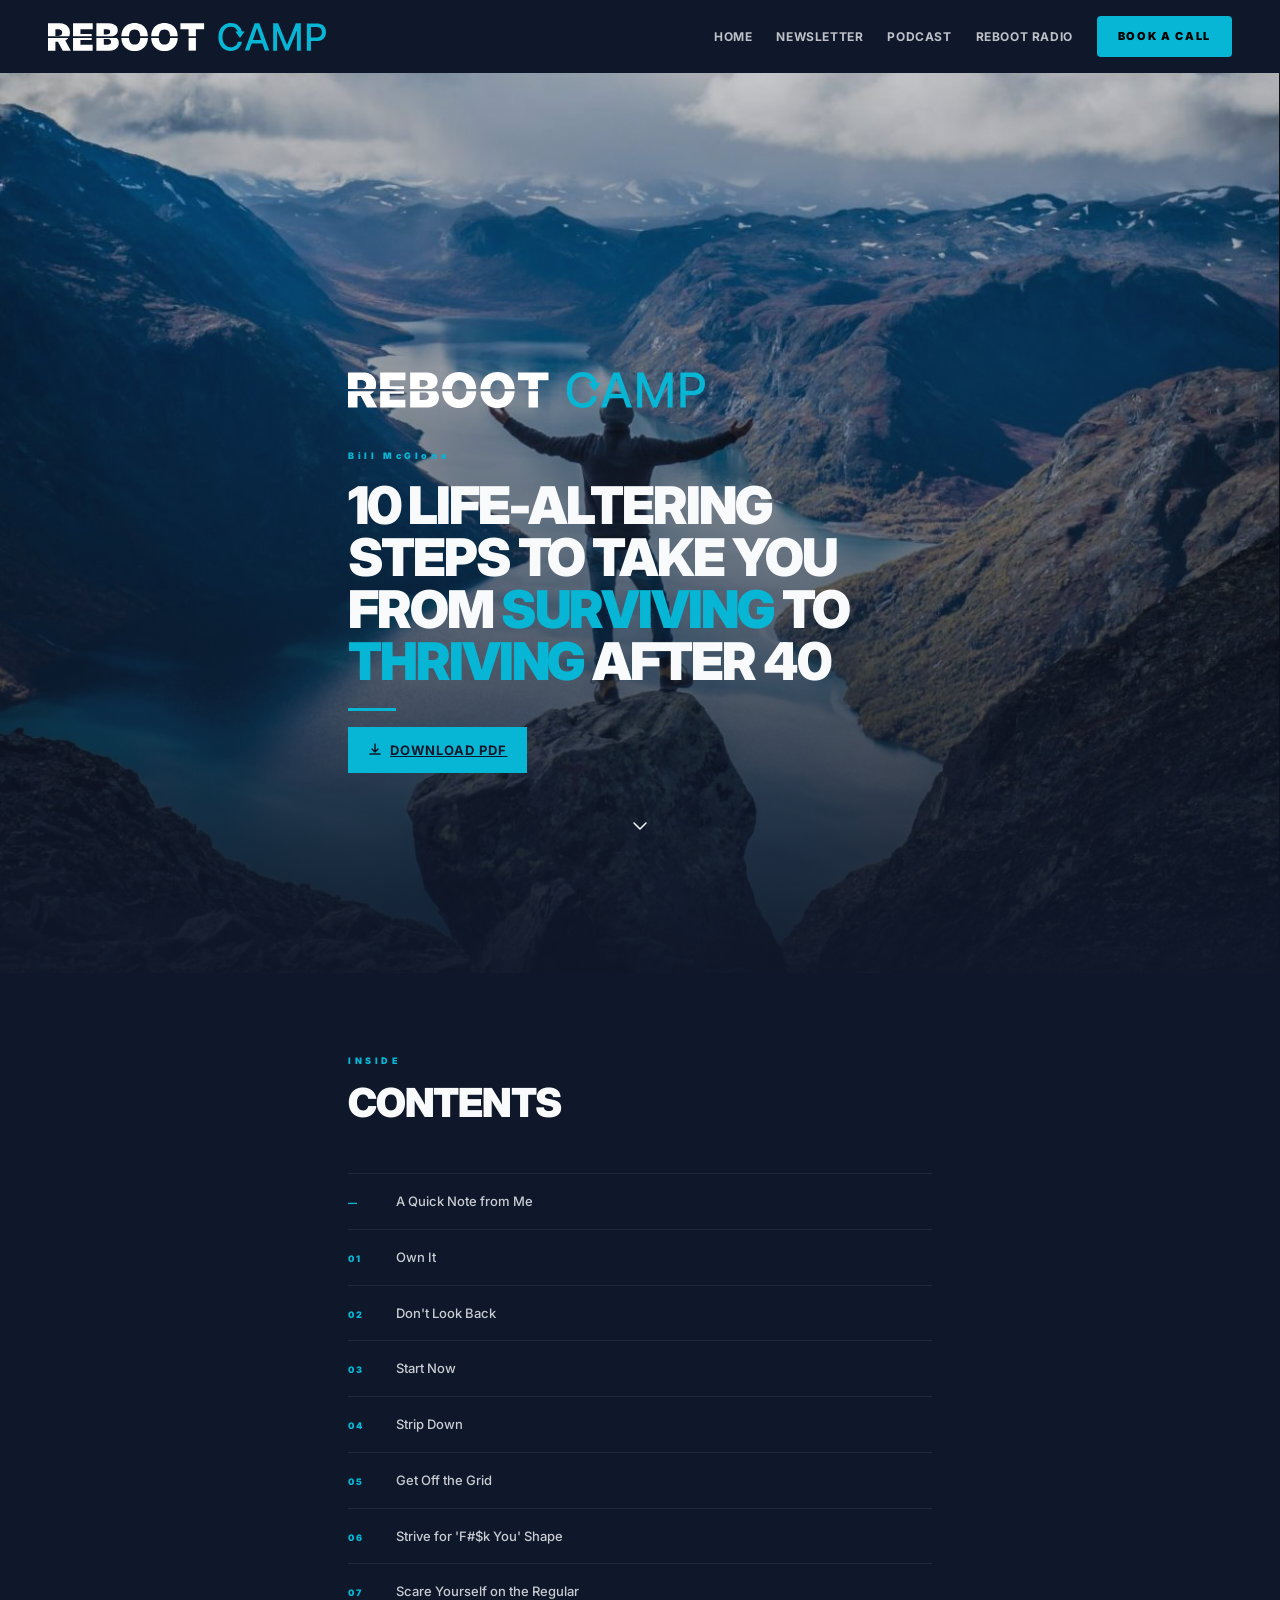
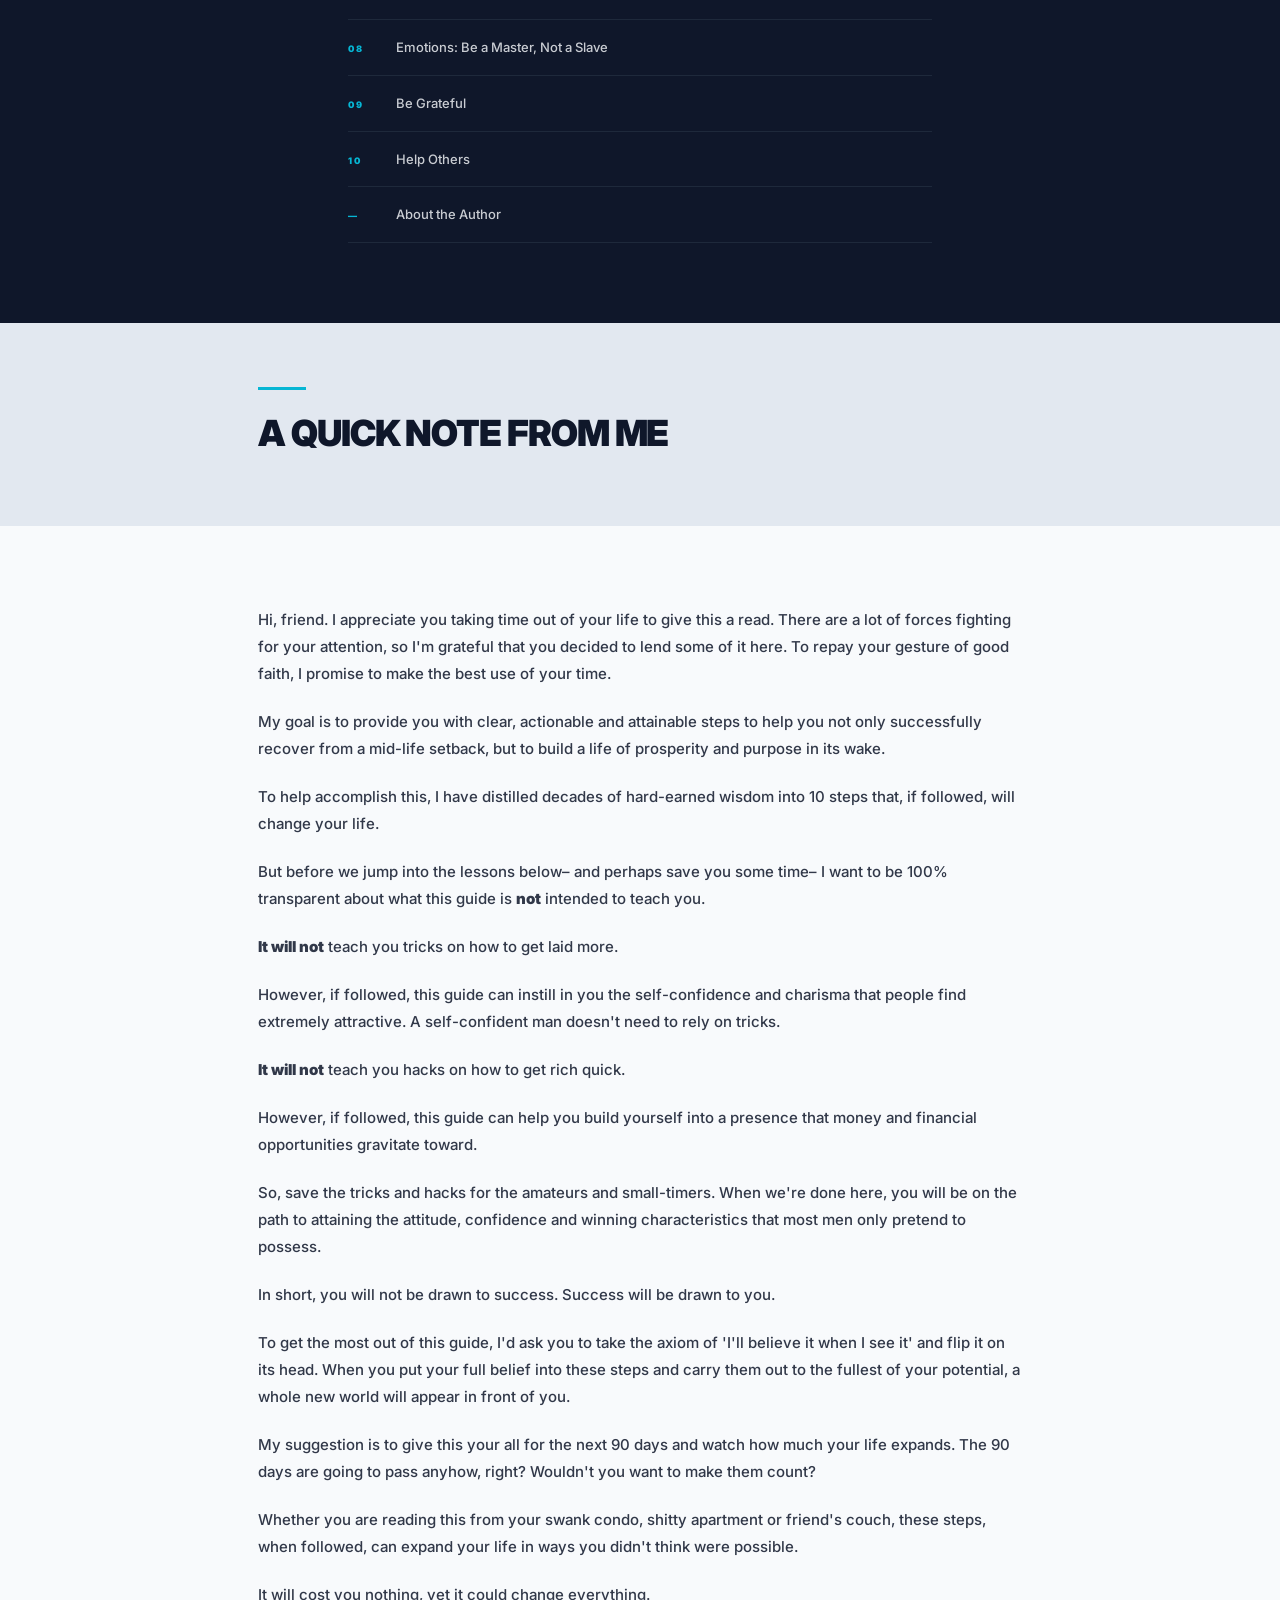
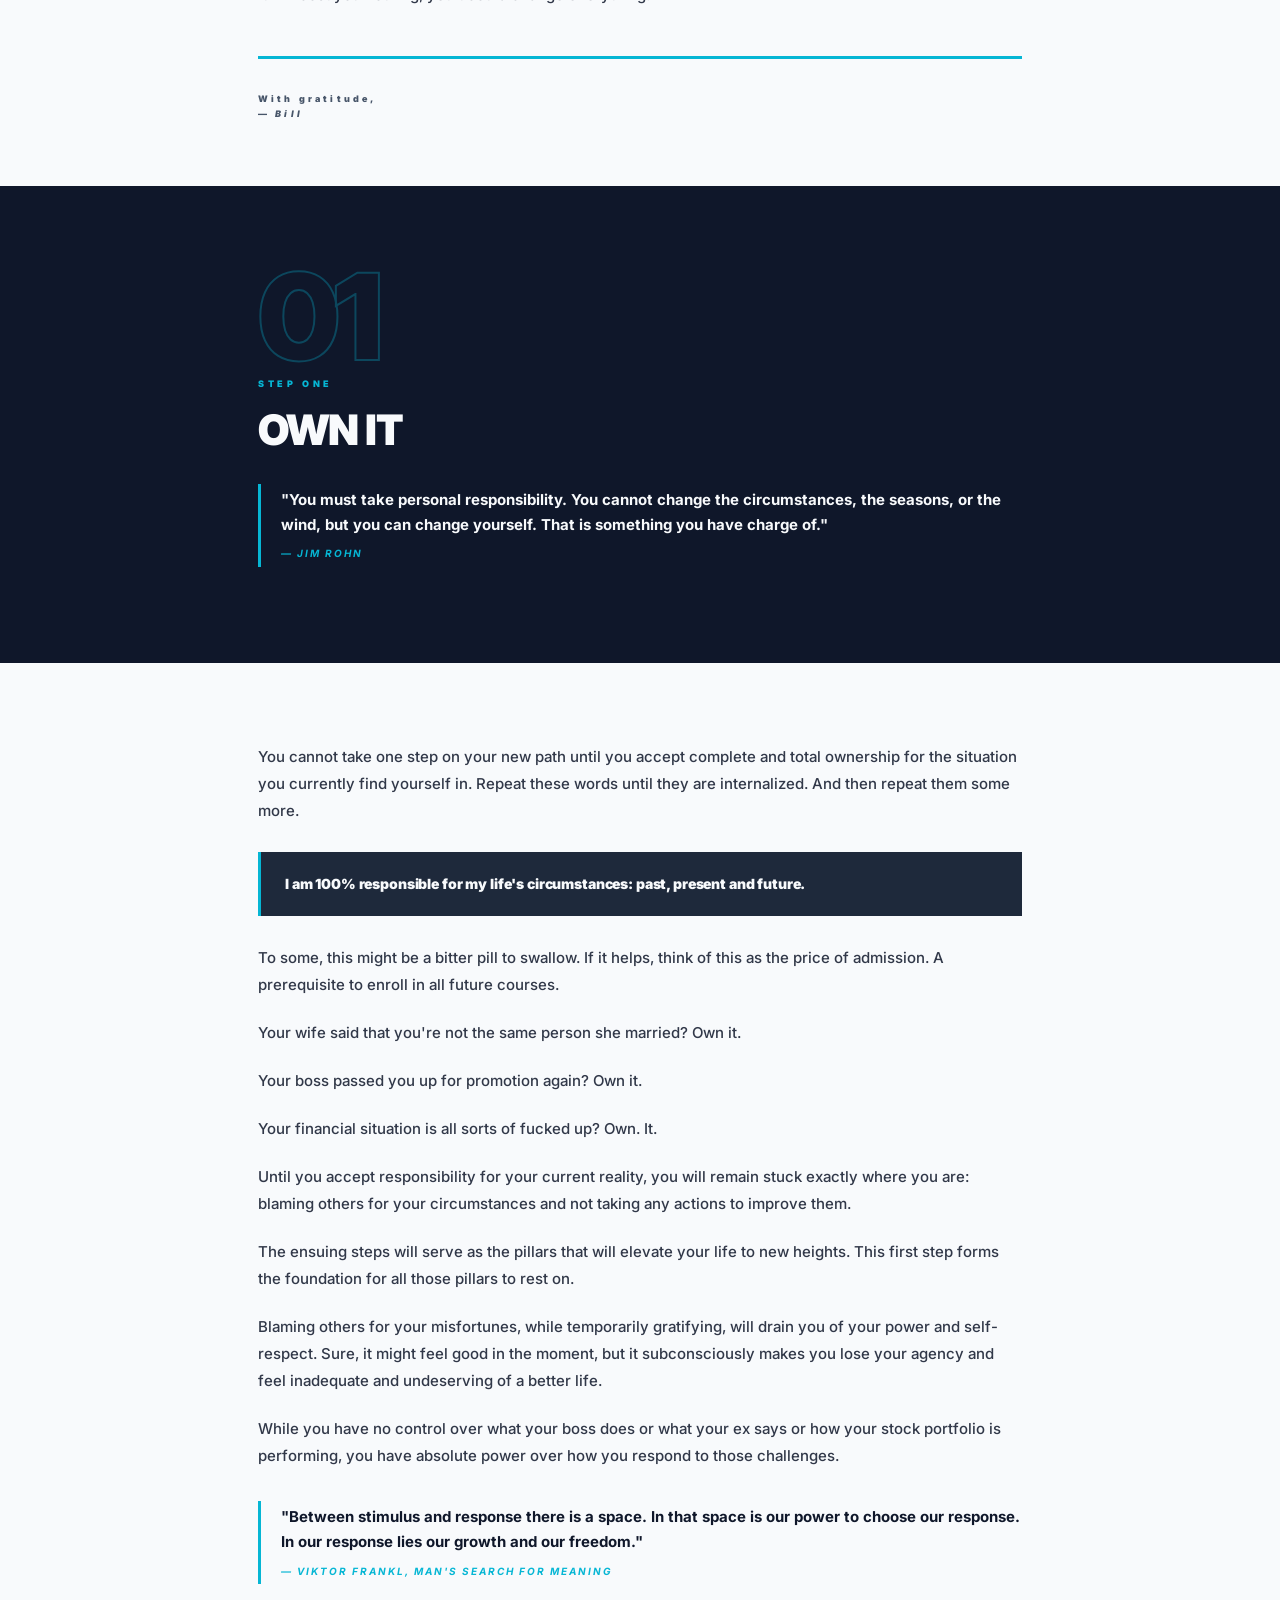
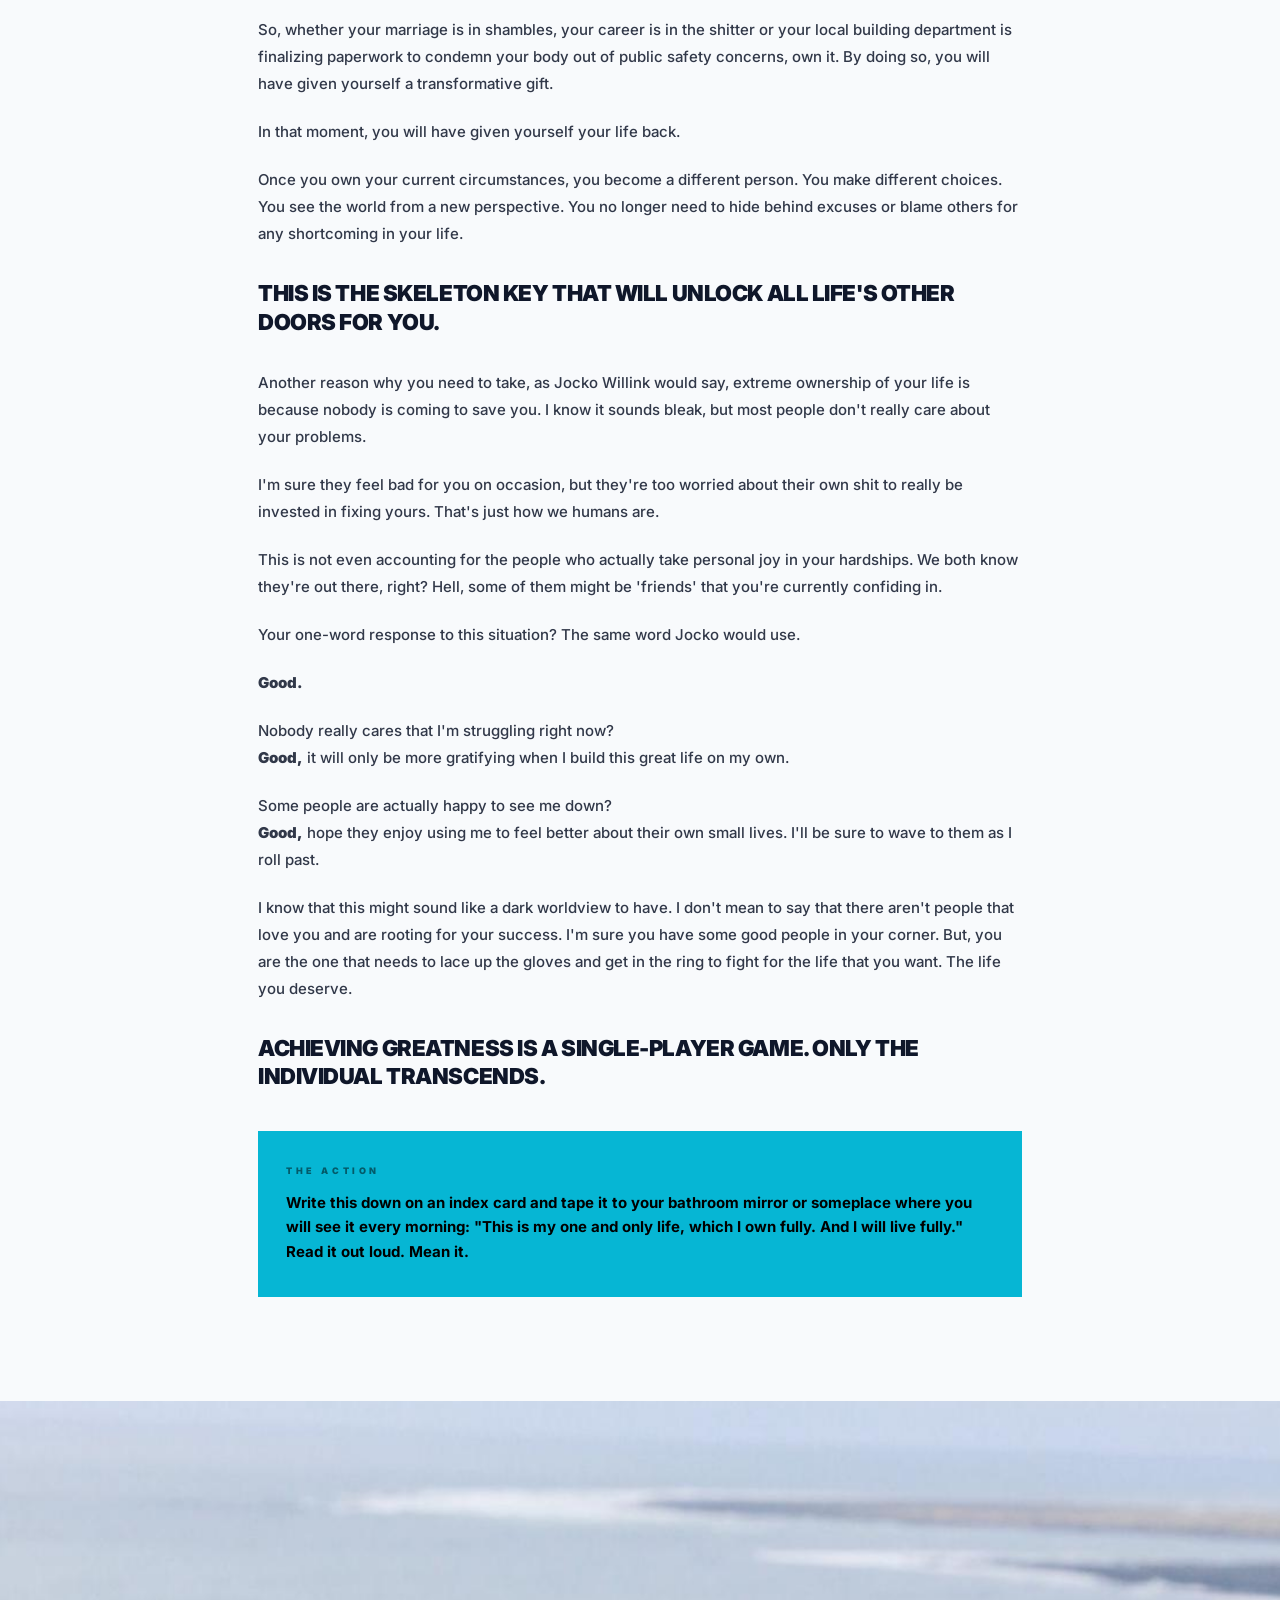
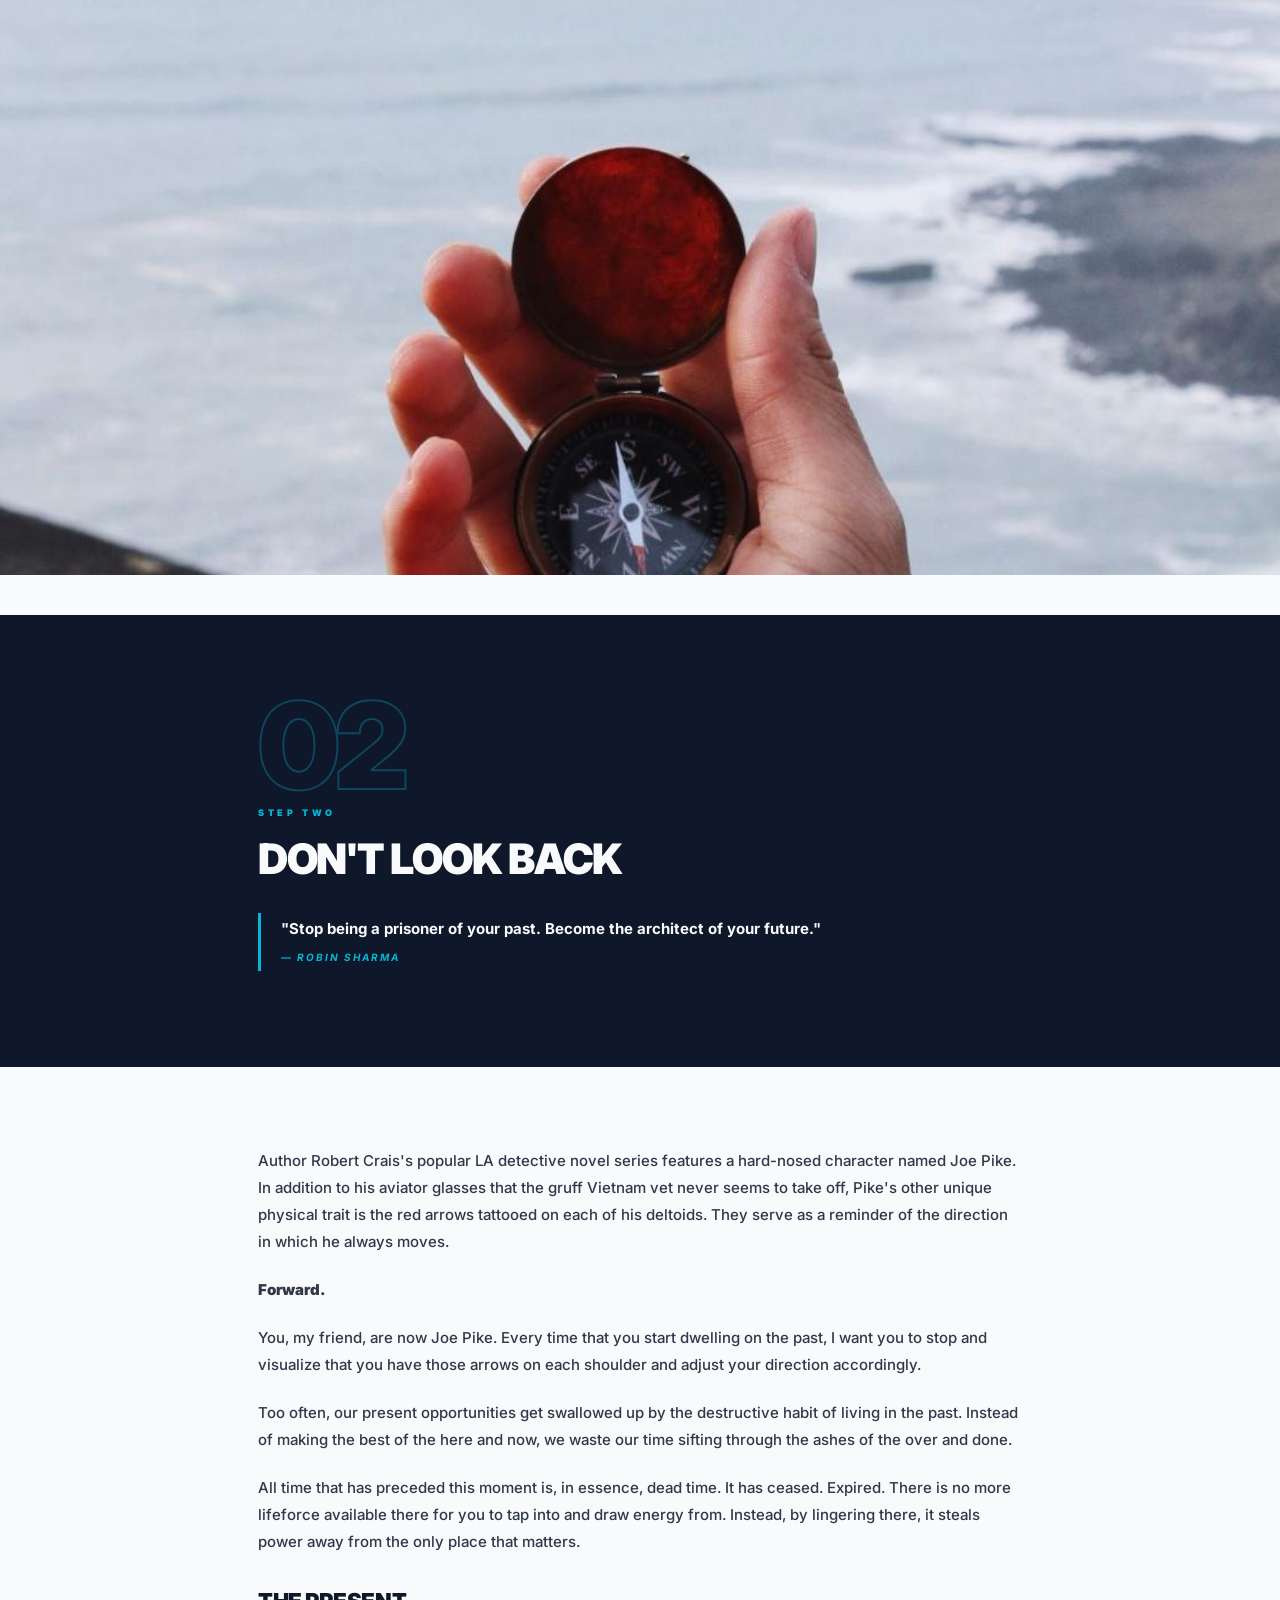
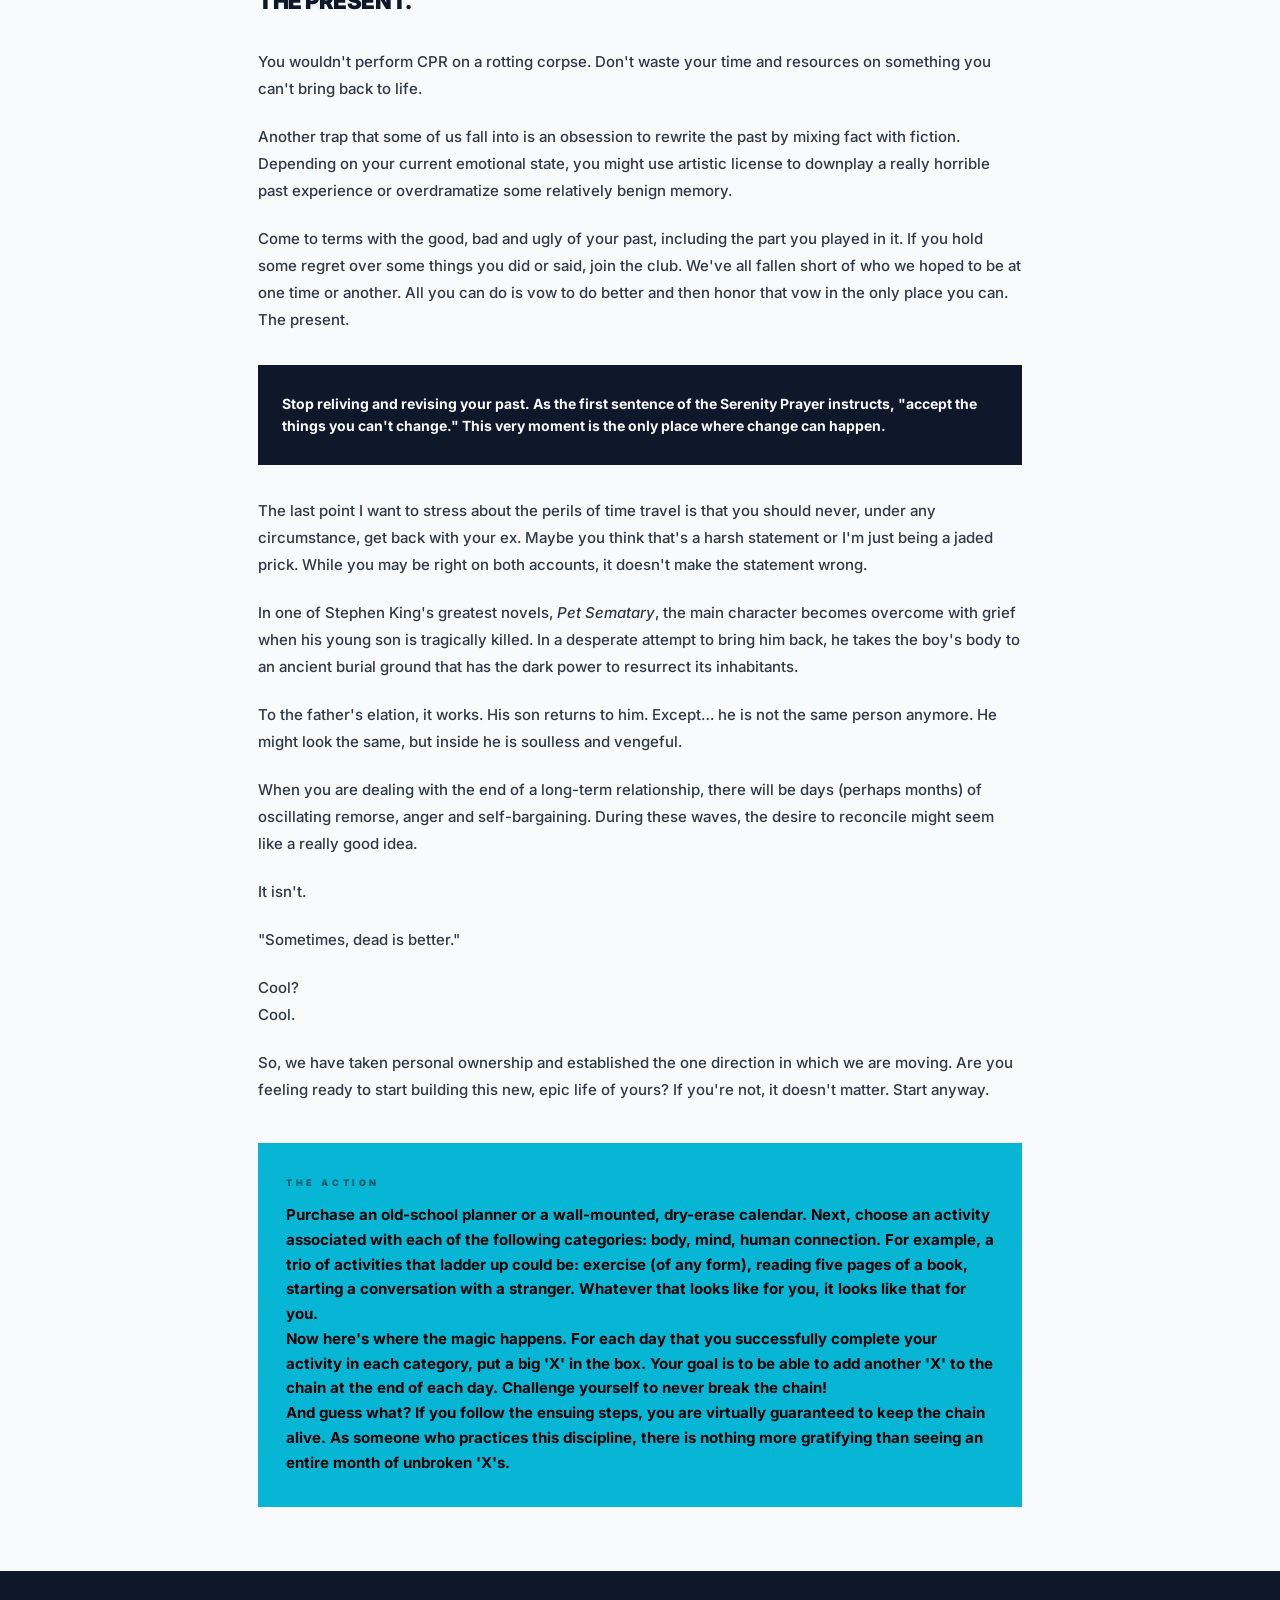
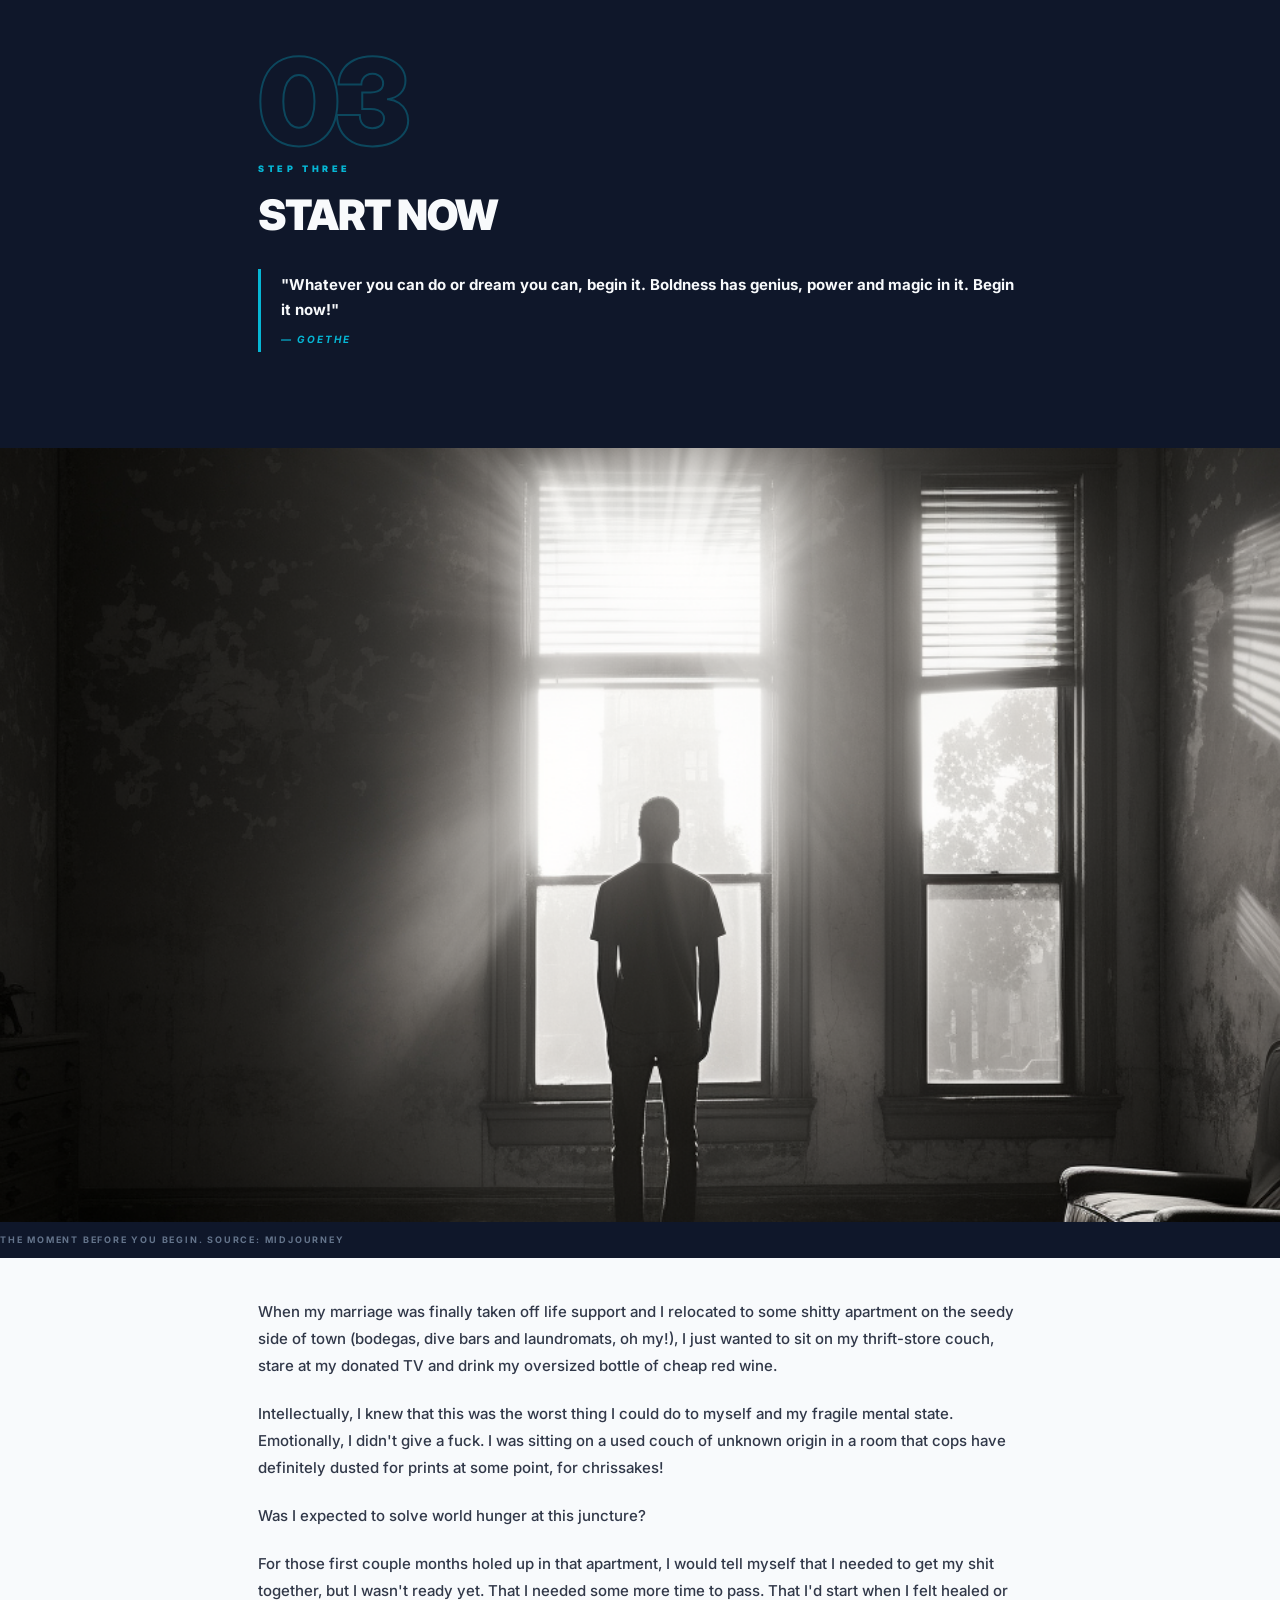
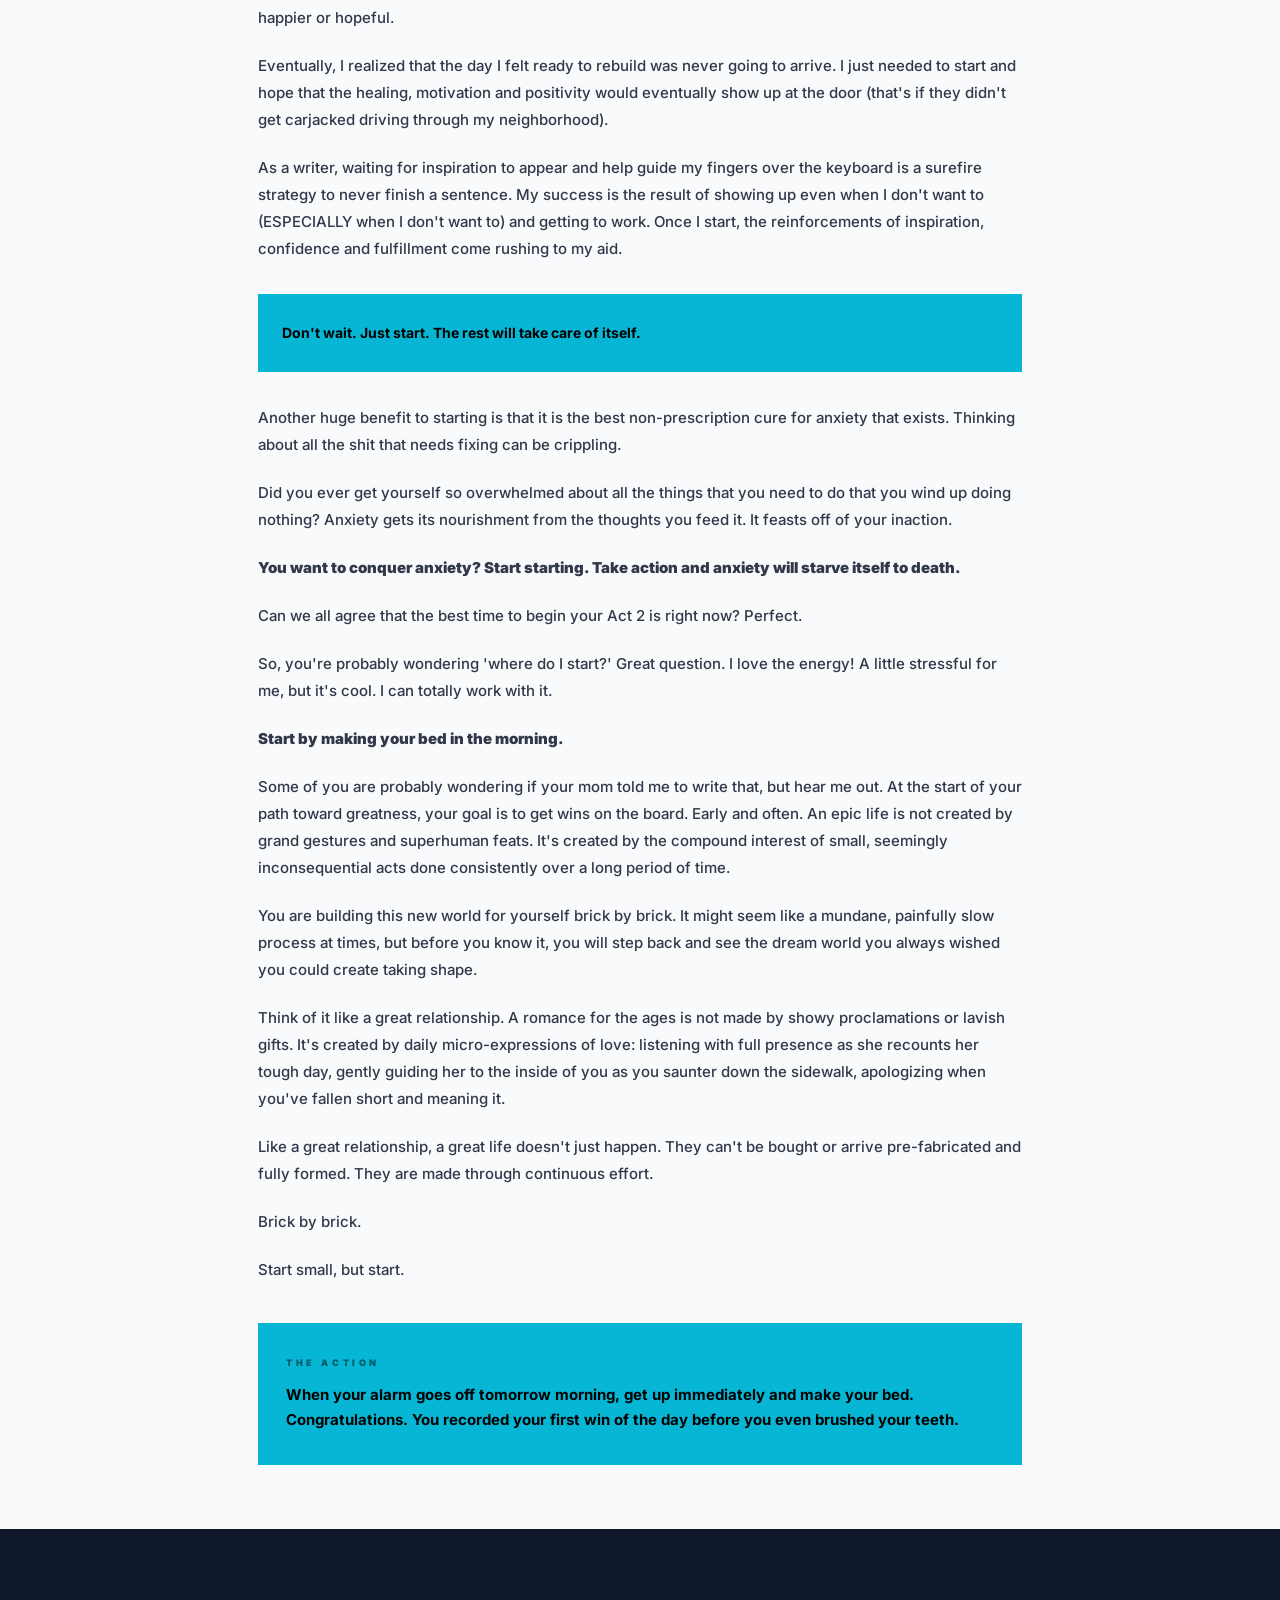
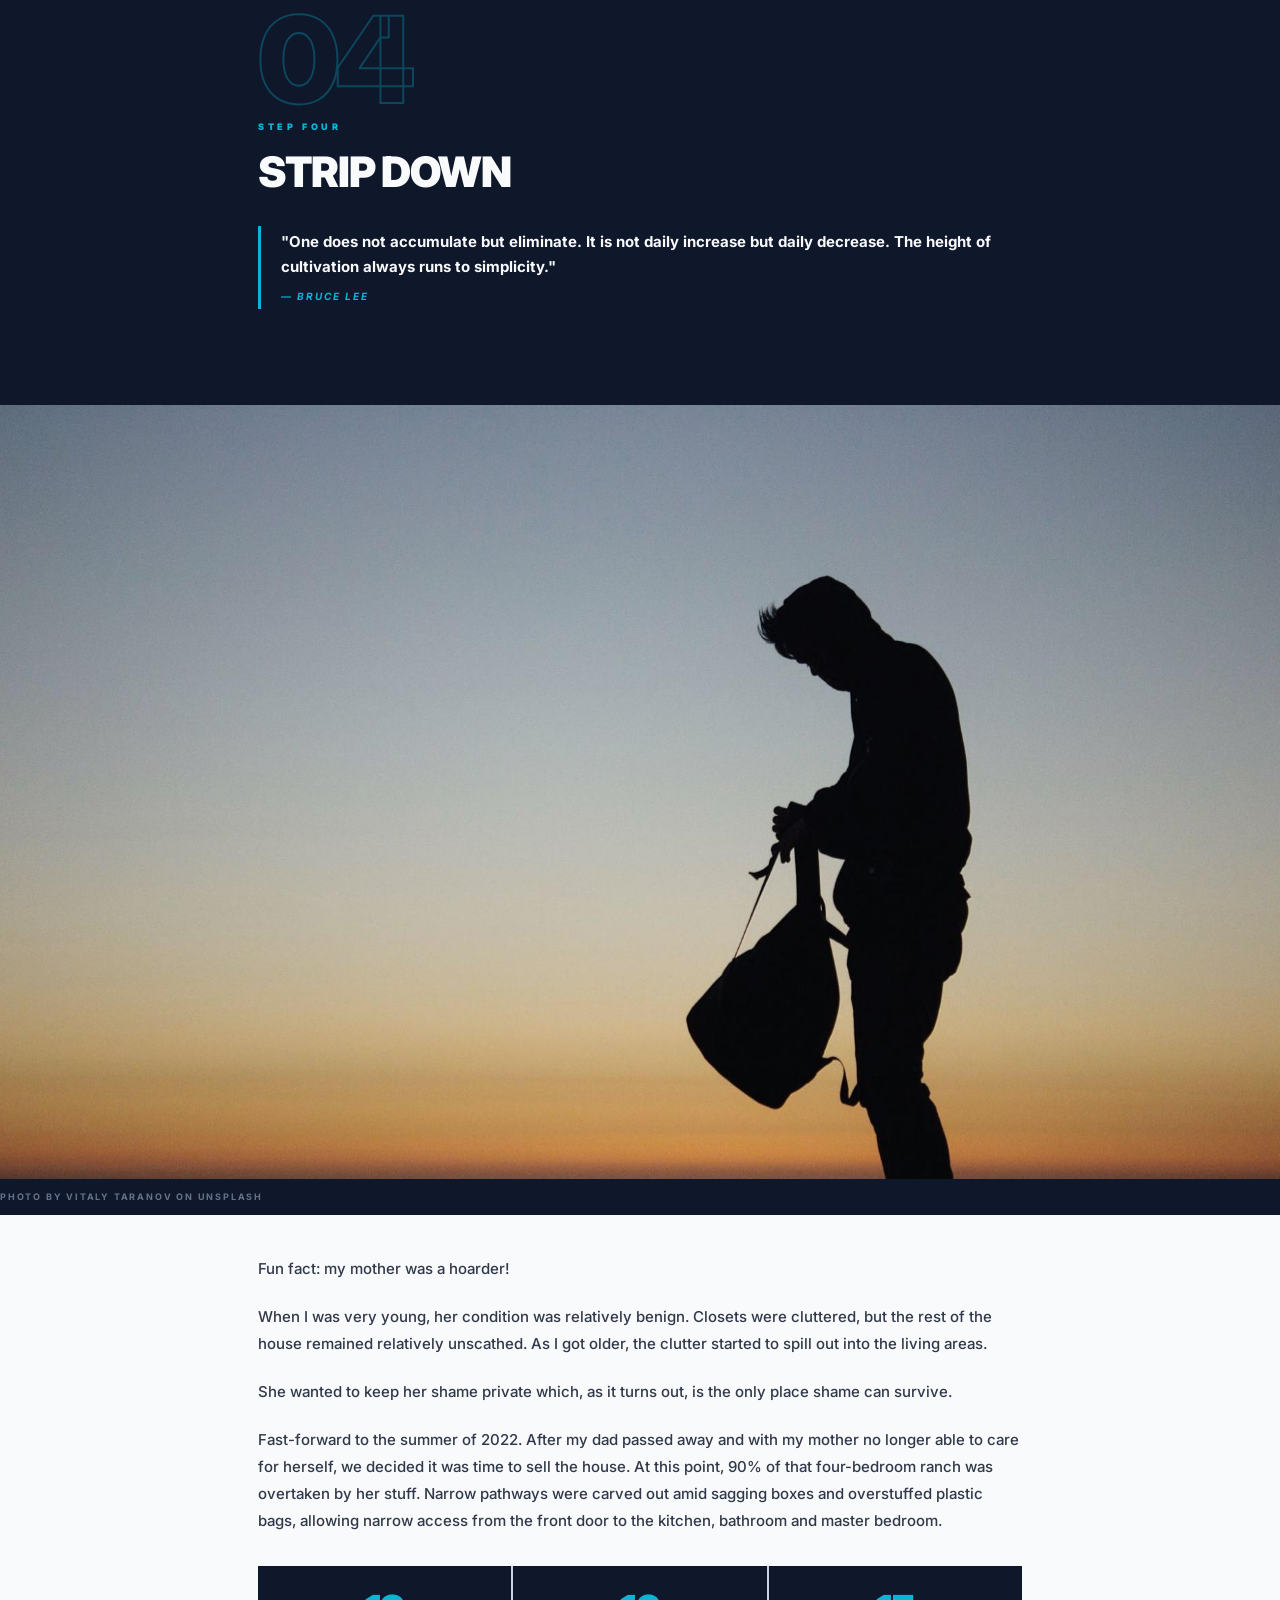
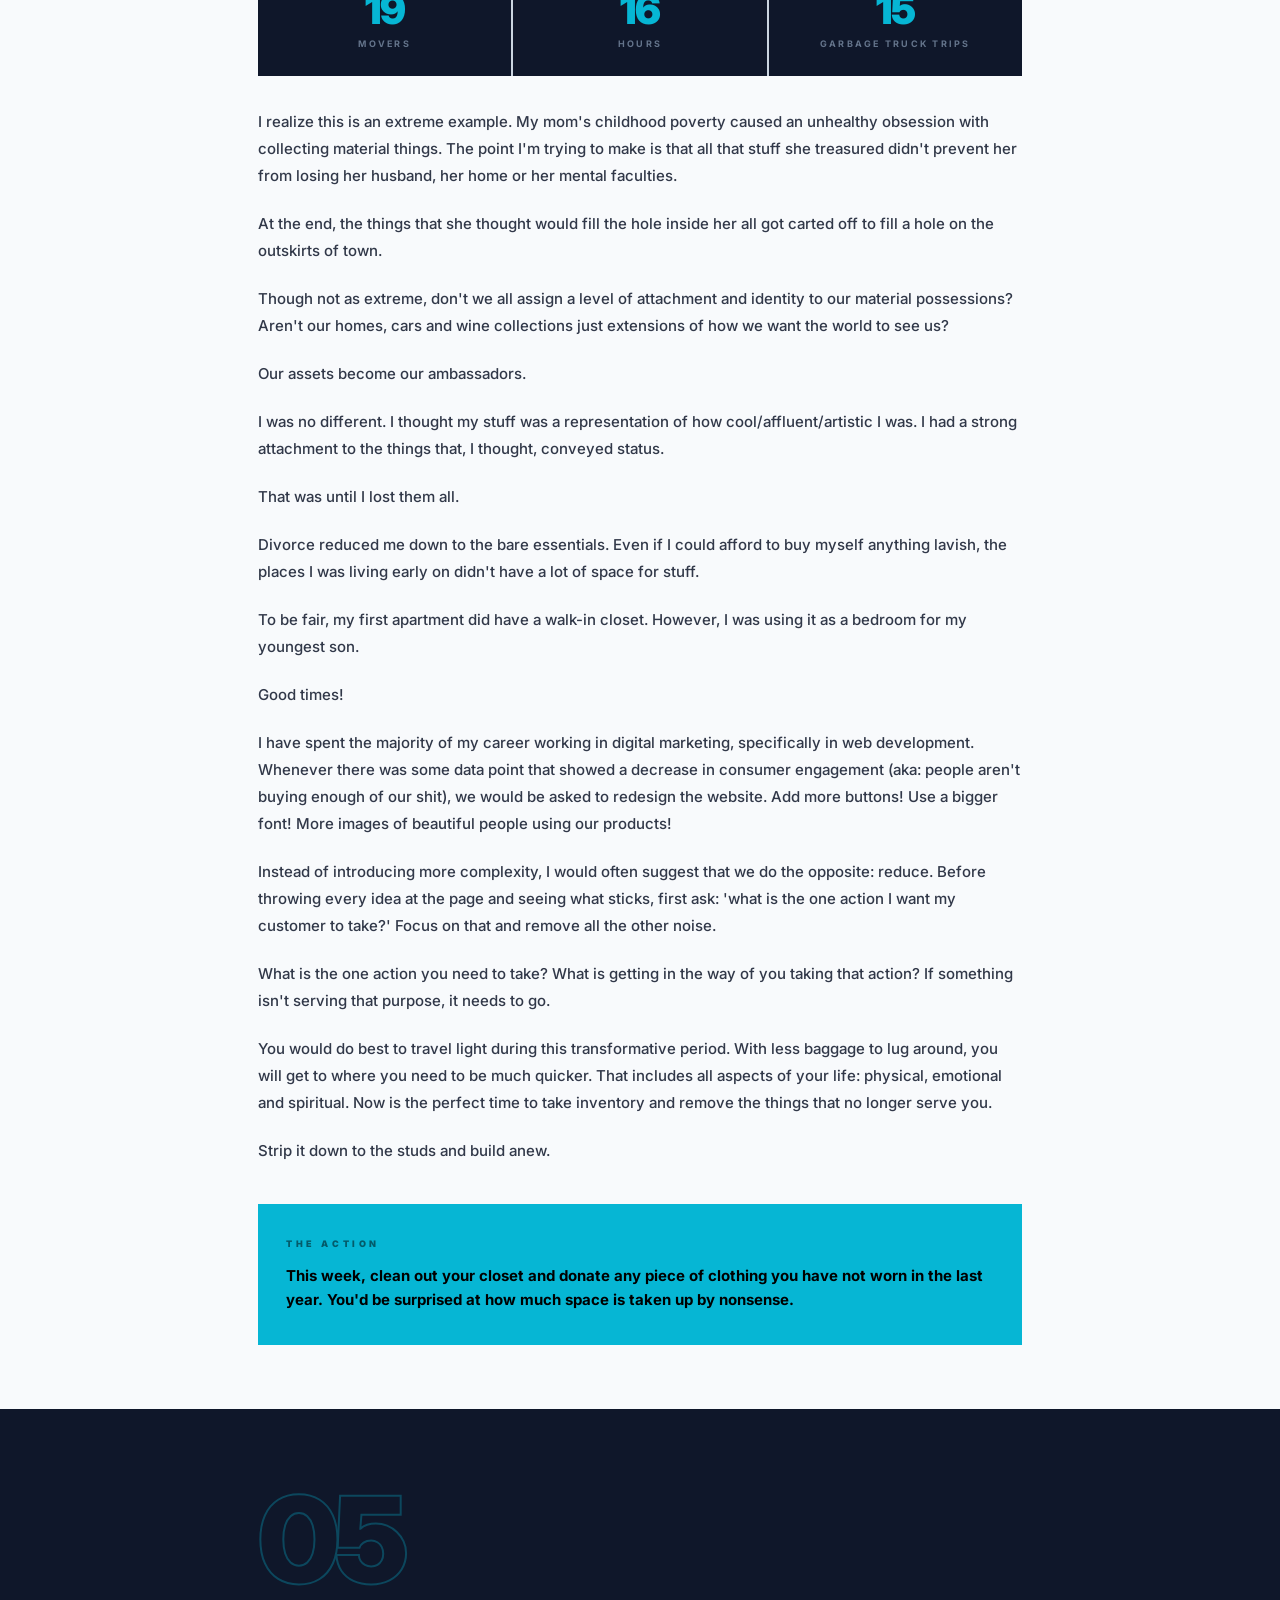
==== commit 66ba0c17: "Rename spotify page to radio, restore Newsletter nav label Moves site/spotify.html to site/radio.htm" ====
--- a/book/index.html
+++ b/book/index.html
@@ -70,9 +70,9 @@
   </a>
   <div class="landing-nav-links">
     <a href="../site/index.html" class="landing-nav-link">Home</a>
-    <a href="../site/newsletter.html" class="landing-nav-link">Newsletter Archive</a>
+    <a href="../site/newsletter.html" class="landing-nav-link">Newsletter</a>
     <a href="../site/podcast.html" class="landing-nav-link">Podcast</a>
-    <a href="../site/spotify.html" class="landing-nav-link">Reboot Radio</a>
+    <a href="../site/radio.html" class="landing-nav-link">Reboot Radio</a>
     <a href="https://calendly.com/bill-rebootcampcoaching" class="cta-button cta-button-sm" aria-label="Book a free intro call" target="_blank" rel="noopener">Book a Call</a>
     <button type="button" class="nav-toggle" id="nav-toggle" aria-haspopup="true" aria-expanded="false" aria-controls="nav-menu" aria-label="Menu">
       <span class="nav-toggle-label">Menu</span>
@@ -92,9 +92,9 @@
     </div>
     <ul class="nav-menu-list">
       <li><a href="../site/index.html" class="nav-menu-link">Home</a></li>
-      <li><a href="../site/newsletter.html" class="nav-menu-link">Newsletter Archive</a></li>
+      <li><a href="../site/newsletter.html" class="nav-menu-link">Newsletter</a></li>
       <li><a href="../site/podcast.html" class="nav-menu-link">Podcast</a></li>
-      <li><a href="../site/spotify.html" class="nav-menu-link">Reboot Radio</a></li>
+      <li><a href="../site/radio.html" class="nav-menu-link">Reboot Radio</a></li>
     </ul>
   </div>
 </nav>
